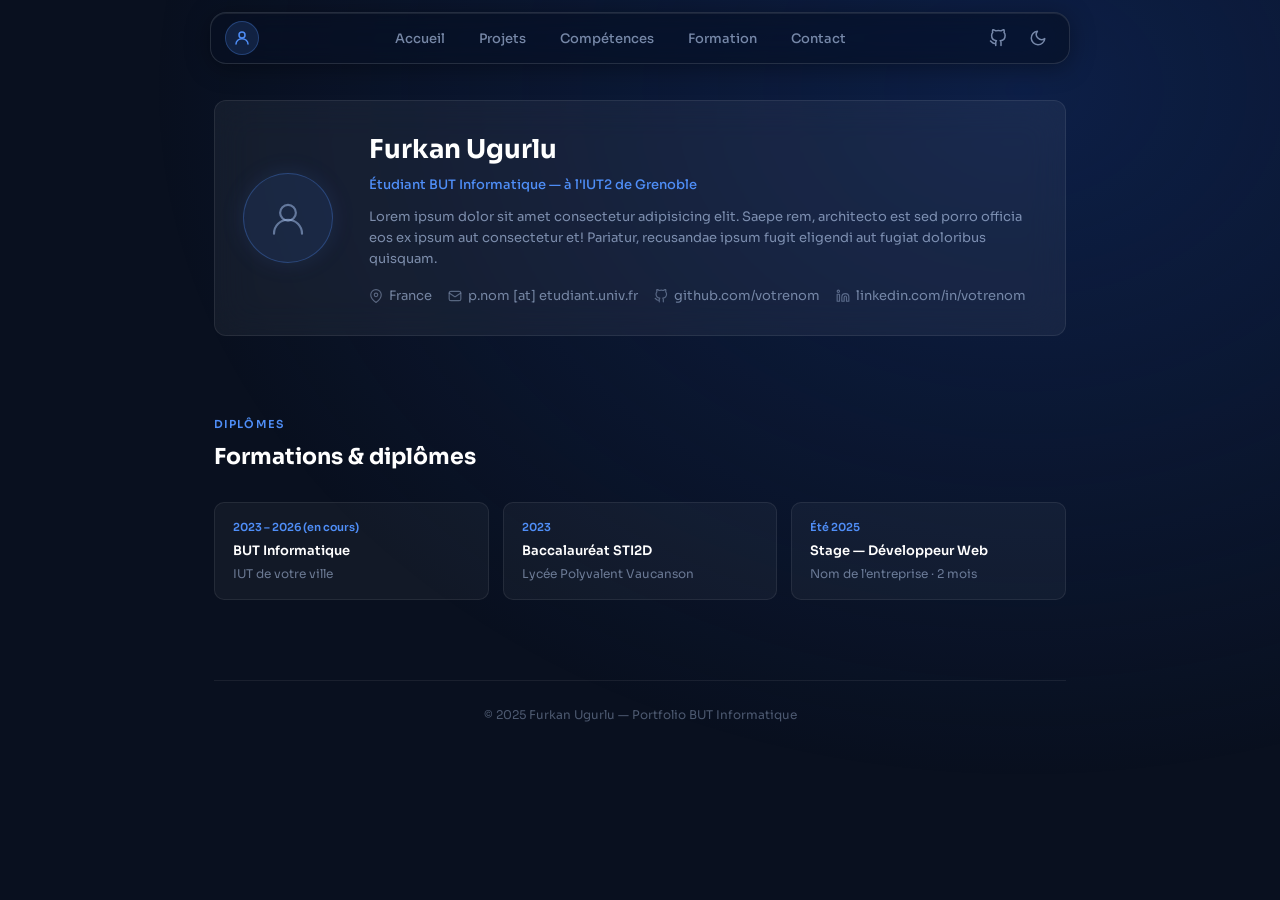
==== index.html @ 9e6fb812 "il faut ajouter les information perso" ====
<!DOCTYPE html>
<html lang="fr">
<head>
  <meta charset="UTF-8">
  <meta name="viewport" content="width=device-width, initial-scale=1.0">
  <title>Portfolio - Votre Nom</title>
  <link href="https://fonts.googleapis.com/css2?family=Sora:wght@400;500;600;700&display=swap" rel="stylesheet">
  <link rel="stylesheet" href="style.css">
  <script src="script.js" defer></script>
 
 
 <!-- ===============================
       NAVBAR
  =============================== -->
</head>
<body>
  <nav>
    <div class="nav-avatar" onclick="allerPage('accueil')">
      <svg viewBox="0 0 24 24" fill="none" stroke-width="2" stroke-linecap="round" stroke-linejoin="round">
        <circle cx="12" cy="8" r="4"/>
        <path d="M4 20c0-4 3.58-7 8-7s8 3 8 7"/>
      </svg>
    </div>

    <ul class="nav-liens">
      <li><a href="#" onclick="allerPage('accueil'); return false;">Accueil</a></li>
      <li><a href="#" onclick="allerPage('projets'); return false;">Projets</a></li>
      <li><a href="#" onclick="allerPage('competences'); return false;">Compétences</a></li>
      <li><a href="#" onclick="allerPage('formation'); return false;">Formation</a></li>
      <li><a href="#" onclick="allerPage('contact'); return false;">Contact</a></li>
    </ul>

    <div class="nav-droite">
      <a href="#" class="nav-icone" title="GitHub">
        <svg viewBox="0 0 24 24" fill="none" stroke-width="2" stroke-linecap="round" stroke-linejoin="round">
          <path d="M9 19c-5 1.5-5-2.5-7-3m14 6v-3.87a3.37 3.37 0 00-.94-2.61c3.14-.35 6.44-1.54 6.44-7A5.44 5.44 0 0020 4.77 5.07 5.07 0 0019.91 1S18.73.65 16 2.48a13.38 13.38 0 00-7 0C6.27.65 5.09 1 5.09 1A5.07 5.07 0 005 4.77a5.44 5.44 0 00-1.5 3.78c0 5.42 3.3 6.61 6.44 7A3.37 3.37 0 009 18.13V22"/>
        </svg>
      </a>
      <button class="nav-icone" onclick="toggleMode()" id="btn-mode" title="Mode clair / sombre">
        <svg viewBox="0 0 24 24" fill="none" stroke-width="2" stroke-linecap="round" stroke-linejoin="round">
          <path d="M21 12.79A9 9 0 1111.21 3 7 7 0 0021 12.79z"/>
        </svg>
      </button>
    </div>
  </nav>

  <!-- ===============================
       PAGE : ACCUEIL
  =============================== -->
  <div class="page active" id="page-accueil">
    <main>

      <!-- Présentation -->
      <section>
        <div class="carte profil">
          <div class="profil-avatar">
            <svg viewBox="0 0 48 48" fill="none" stroke-width="2.5" stroke-linecap="round" stroke-linejoin="round">
              <circle cx="24" cy="18" r="9"/>
              <path d="M8 42c0-8.84 7.16-16 16-16s16 7.16 16 16"/>
            </svg>
          </div>
          <div>
            <div class="profil-nom">Furkan Ugurlu</div>
            <div class="profil-role">Étudiant BUT Informatique — à l'IUT2 de Grenoble</div>
            <p class="profil-bio">
              Lorem ipsum dolor sit amet consectetur adipisicing elit. Saepe rem, 
              architecto est sed porro officia eos ex ipsum aut consectetur et! Pariatur, 
              recusandae ipsum fugit eligendi aut fugiat doloribus quisquam.
            </p>
            <div class="profil-infos">
              <span class="info-item">
                <svg viewBox="0 0 24 24" fill="none" stroke-width="2" stroke-linecap="round" stroke-linejoin="round"><path d="M21 10c0 7-9 13-9 13s-9-6-9-13a9 9 0 0118 0z"/><circle cx="12" cy="10" r="3"/></svg>
                France
              </span>
              <span class="info-item">
                <svg viewBox="0 0 24 24" fill="none" stroke-width="2" stroke-linecap="round" stroke-linejoin="round"><rect x="2" y="4" width="20" height="16" rx="3"/><path d="m22 7-8.97 5.7a1.94 1.94 0 01-2.06 0L2 7"/></svg>
                <a href="#">p.nom [at] etudiant.univ.fr</a>
              </span>
              <span class="info-item">
                <svg viewBox="0 0 24 24" fill="none" stroke-width="2" stroke-linecap="round" stroke-linejoin="round"><path d="M9 19c-5 1.5-5-2.5-7-3m14 6v-3.87a3.37 3.37 0 00-.94-2.61c3.14-.35 6.44-1.54 6.44-7A5.44 5.44 0 0020 4.77 5.07 5.07 0 0019.91 1S18.73.65 16 2.48a13.38 13.38 0 00-7 0C6.27.65 5.09 1 5.09 1A5.07 5.07 0 005 4.77a5.44 5.44 0 00-1.5 3.78c0 5.42 3.3 6.61 6.44 7A3.37 3.37 0 009 18.13V22"/></svg>
                <a href="#">github.com/votrenom</a>
              </span>
              <span class="info-item">
                <svg viewBox="0 0 24 24" fill="none" stroke-width="2" stroke-linecap="round" stroke-linejoin="round"><path d="M16 8a6 6 0 016 6v7h-4v-7a2 2 0 00-2-2 2 2 0 00-2 2v7h-4v-7a6 6 0 016-6z"/><rect x="2" y="9" width="4" height="12"/><circle cx="4" cy="4" r="2"/></svg>
                <a href="#">linkedin.com/in/votrenom</a>
              </span>
            </div>
          </div>
        </div>
      </section>

      <!-- Diplômes obtenus -->
      <section>
        <p class="section-titre-petit">Diplômes</p>
        <h2>Formations &amp; diplômes</h2>
        <div class="diplomes-grid">
          <div class="diplome-card">
            <div class="diplome-annee">2023 – 2026 (en cours)</div>
            <div class="diplome-titre">BUT Informatique</div>
            <div class="diplome-lieu">IUT de votre ville</div>
          </div>
          <div class="diplome-card">
            <div class="diplome-annee">2023</div>
            <div class="diplome-titre">Baccalauréat STI2D</div>
            <div class="diplome-lieu">Lycée Polyvalent Vaucanson</div>
          </div>
          <div class="diplome-card">
            <div class="diplome-annee">Été 2025</div>
            <div class="diplome-titre">Stage — Développeur Web</div>
            <div class="diplome-lieu">Nom de l'entreprise · 2 mois</div>
          </div>
        </div>
      </section>

    </main>
    <footer>© 2025 Furkan Ugurlu — Portfolio BUT Informatique</footer>
  </div>

  <!-- ===============================
       PAGE : PROJETS (liste)
  =============================== -->
  <div class="page" id="page-projets">
    <main>
      <section>
        <p class="section-titre-petit">Réalisations</p>
        <h2>Projets</h2>
        <div class="grille-projets">

          <div class="projet-card" onclick="allerDetail(0)">
            <div class="projet-image">🌐</div>
            <div class="projet-body">
              <div class="projet-nom">Application Web Full-Stack</div>
              <p class="projet-description">Application complète avec authentification, base de données et API REST. Déployée sur VPS.</p>
              <div class="tags"><span class="tag">React</span><span class="tag">Node.js</span><span class="tag">PostgreSQL</span></div>
              <button class="projet-lien">
                Voir le détail
                <svg viewBox="0 0 24 24" fill="none" stroke-width="2" stroke-linecap="round" stroke-linejoin="round"><path d="M5 12h14M12 5l7 7-7 7"/></svg>
              </button>
            </div>
          </div>

          <div class="projet-card" onclick="allerDetail(1)">
            <div class="projet-image">🖧</div>
            <div class="projet-body">
              <div class="projet-nom">Infrastructure Réseau</div>
              <p class="projet-description">Mise en place d'une infrastructure sécurisée avec monitoring, pare-feu et gestion centralisée.</p>
              <div class="tags"><span class="tag">Linux</span><span class="tag">Docker</span><span class="tag">Ansible</span></div>
              <button class="projet-lien">
                Voir le détail
                <svg viewBox="0 0 24 24" fill="none" stroke-width="2" stroke-linecap="round" stroke-linejoin="round"><path d="M5 12h14M12 5l7 7-7 7"/></svg>
              </button>
            </div>
          </div>

          <div class="projet-card" onclick="allerDetail(2)">
            <div class="projet-image">📱</div>
            <div class="projet-body">
              <div class="projet-nom">Application Mobile</div>
              <p class="projet-description">Application cross-platform avec synchronisation cloud en temps réel et notifications push.</p>
              <div class="tags"><span class="tag">React Native</span><span class="tag">Firebase</span><span class="tag">TypeScript</span></div>
              <button class="projet-lien">
                Voir le détail
                <svg viewBox="0 0 24 24" fill="none" stroke-width="2" stroke-linecap="round" stroke-linejoin="round"><path d="M5 12h14M12 5l7 7-7 7"/></svg>
              </button>
            </div>
          </div>

          <div class="projet-card" onclick="allerDetail(3)">
            <div class="projet-image">📊</div>
            <div class="projet-body">
              <div class="projet-nom">Dashboard Analytics</div>
              <p class="projet-description">Tableau de bord de visualisation de données avec graphiques interactifs et export PDF.</p>
              <div class="tags"><span class="tag">Vue.js</span><span class="tag">Python</span><span class="tag">Chart.js</span></div>
              <button class="projet-lien">
                Voir le détail
                <svg viewBox="0 0 24 24" fill="none" stroke-width="2" stroke-linecap="round" stroke-linejoin="round"><path d="M5 12h14M12 5l7 7-7 7"/></svg>
              </button>
            </div>
          </div>

        </div>
      </section>
    </main>
    <footer>© 2025 Prénom Nom — Portfolio BUT Informatique</footer>
  </div>

  <!-- ===============================
       PAGE : DETAIL PROJET (PPP)
  =============================== -->
  <div class="page" id="page-detail">
    <main>
      <button class="ppp-back" onclick="allerPage('projets')">
        <svg viewBox="0 0 24 24" fill="none" stroke-width="2" stroke-linecap="round" stroke-linejoin="round"><path d="M19 12H5M12 19l-7-7 7-7"/></svg>
        Retour aux projets
      </button>

      <div class="ppp-header">
        <div class="ppp-emoji" id="detail-emoji">🌐</div>
        <div>
          <h1 id="detail-titre">Titre du projet</h1>
          <p id="detail-sous-titre">Sous-titre</p>
        </div>
      </div>

      <div class="ppp-grid">
        <div class="ppp-section">
          <h3>Description</h3>
          <p id="detail-description">—</p>
        </div>
        <div class="ppp-section">
          <h3>Objectifs</h3>
          <ul id="detail-objectifs"></ul>
        </div>
      </div>

      <div class="ppp-grid">
        <div class="ppp-section">
          <h3>Travail en groupe</h3>
          <p id="detail-groupe">—</p>
        </div>
        <div class="ppp-section">
          <h3>Mon rôle individuel</h3>
          <p id="detail-individuel">—</p>
        </div>
      </div>

      <div class="ppp-grid">
        <div class="ppp-section">
          <h3>Compétences mobilisées</h3>
          <ul id="detail-competences"></ul>
        </div>
        <div class="ppp-section">
          <h3>Techniques &amp; savoirs acquis</h3>
          <ul id="detail-techniques"></ul>
        </div>
      </div>

      <div class="ppp-grid full">
        <div class="ppp-section">
          <h3>Technologies utilisées</h3>
          <div class="ppp-badges" id="detail-techs"></div>
        </div>
      </div>

    </main>
    <footer>© 2025 Prénom Nom — Portfolio BUT Informatique</footer>
  </div>

  <!-- ===============================
       PAGE : COMPETENCES
  =============================== -->
  <div class="page" id="page-competences">
    <main>
      <section>
        <p class="section-titre-petit">Savoir-faire</p>
        <h2>Compétences</h2>
        <div class="grille-competences">
          <div>
            <p class="groupe-titre">Développement</p>
            <div class="competence">
              <div class="competence-ligne">JavaScript / TypeScript <span>Avancé</span></div>
              <div class="barre-fond"><div class="barre-remplie" style="width:85%"></div></div>
            </div>
            <div class="competence">
              <div class="competence-ligne">React / Vue.js <span>Intermédiaire</span></div>
              <div class="barre-fond"><div class="barre-remplie" style="width:75%"></div></div>
            </div>
            <div class="competence">
              <div class="competence-ligne">Python <span>Intermédiaire</span></div>
              <div class="barre-fond"><div class="barre-remplie" style="width:70%"></div></div>
            </div>
            <div class="competence">
              <div class="competence-ligne">SQL / PostgreSQL <span>Intermédiaire</span></div>
              <div class="barre-fond"><div class="barre-remplie" style="width:65%"></div></div>
            </div>
          </div>
          <div>
            <p class="groupe-titre">Systèmes et Réseaux</p>
            <div class="competence">
              <div class="competence-ligne">Linux / Bash <span>Avancé</span></div>
              <div class="barre-fond"><div class="barre-remplie" style="width:80%"></div></div>
            </div>
            <div class="competence">
              <div class="competence-ligne">Docker <span>Intermédiaire</span></div>
              <div class="barre-fond"><div class="barre-remplie" style="width:70%"></div></div>
            </div>
            <div class="competence">
              <div class="competence-ligne">Réseaux TCP/IP, VLAN <span>Intermédiaire</span></div>
              <div class="barre-fond"><div class="barre-remplie" style="width:65%"></div></div>
            </div>
            <div class="competence">
              <div class="competence-ligne">Git <span>Courant</span></div>
              <div class="barre-fond"><div class="barre-remplie" style="width:72%"></div></div>
            </div>
          </div>
        </div>
      </section>
    </main>
    <footer>© 2025 Prénom Nom — Portfolio BUT Informatique</footer>
  </div>

  <!-- ===============================
       PAGE : FORMATION
  =============================== -->
  <div class="page" id="page-formation">
    <main>
      <section>
        <p class="section-titre-petit">Parcours</p>
        <h2>Formation</h2>

        <div class="formation-item">
          <div class="formation-point"></div>
          <div>
            <div class="formation-annee">2023 – 2026 (en cours)</div>
            <div class="formation-titre">BUT Informatique</div>
            <div class="formation-lieu">IUT de votre ville — Parcours Développement Web</div>
          </div>
        </div>
        <div class="formation-item">
          <div class="formation-point ancien"></div>
          <div>
            <div class="formation-annee">Été 2025</div>
            <div class="formation-titre">Stage — Développeur Web</div>
            <div class="formation-lieu">Nom de l'entreprise · 2 mois</div>
          </div>
        </div>
        <div class="formation-item">
          <div class="formation-point ancien"></div>
          <div>
            <div class="formation-annee">2023</div>
            <div class="formation-titre">Baccalauréat STI2D</div>
            <div class="formation-lieu">Lycée de votre ville · Mention Bien</div>
          </div>
        </div>
      </section>
    </main>
    <footer>© 2025 Prénom Nom — Portfolio BUT Informatique</footer>
  </div>

  <!-- ===============================
       PAGE : CONTACT
  =============================== -->
  <div class="page" id="page-contact">
    <main>
      <section>
        <p class="section-titre-petit">Me joindre</p>
        <h2>Contact</h2>
        <div class="contact-grille">

          <div>
            <p class="contact-texte">
              Disponible pour une alternance, un stage ou tout échange autour d'un projet.
              N'hésitez pas à me contacter, je réponds rapidement !
            </p>
            <div class="contact-liens">
              <a href="#" class="contact-lien">
                <svg viewBox="0 0 24 24" fill="none" stroke-width="2" stroke-linecap="round" stroke-linejoin="round"><rect x="2" y="4" width="20" height="16" rx="3"/><path d="m22 7-8.97 5.7a1.94 1.94 0 01-2.06 0L2 7"/></svg>
                p.nom [at] etudiant.univ.fr
              </a>
              <a href="#" class="contact-lien">
                <svg viewBox="0 0 24 24" fill="none" stroke-width="2" stroke-linecap="round" stroke-linejoin="round"><path d="M9 19c-5 1.5-5-2.5-7-3m14 6v-3.87a3.37 3.37 0 00-.94-2.61c3.14-.35 6.44-1.54 6.44-7A5.44 5.44 0 0020 4.77 5.07 5.07 0 0019.91 1S18.73.65 16 2.48a13.38 13.38 0 00-7 0C6.27.65 5.09 1 5.09 1A5.07 5.07 0 005 4.77a5.44 5.44 0 00-1.5 3.78c0 5.42 3.3 6.61 6.44 7A3.37 3.37 0 009 18.13V22"/></svg>
                github.com/votrenom
              </a>
              <a href="#" class="contact-lien">
                <svg viewBox="0 0 24 24" fill="none" stroke-width="2" stroke-linecap="round" stroke-linejoin="round"><path d="M16 8a6 6 0 016 6v7h-4v-7a2 2 0 00-2-2 2 2 0 00-2 2v7h-4v-7a6 6 0 016-6z"/><rect x="2" y="9" width="4" height="12"/><circle cx="4" cy="4" r="2"/></svg>
                linkedin.com/in/votrenom
              </a>
            </div>
          </div>

          <form class="formulaire" onsubmit="envoyerFormulaire(event)">
            <div class="formulaire-ligne">
              <div>
                <label for="nom">Nom</label>
                <input type="text" id="nom" placeholder="Votre nom" required>
              </div>
              <div>
                <label for="email">Email</label>
                <input type="email" id="email" placeholder="votre@email.com" required>
              </div>
            </div>
            <div>
              <label for="sujet">Sujet</label>
              <input type="text" id="sujet" placeholder="Objet du message" required>
            </div>
            <div>
              <label for="message">Message</label>
              <textarea id="message" placeholder="Votre message..." required></textarea>
            </div>
            <button type="submit" class="bouton-envoyer">
              <svg viewBox="0 0 24 24" fill="none" stroke-width="2" stroke-linecap="round" stroke-linejoin="round"><line x1="22" y1="2" x2="11" y2="13"/><polygon points="22 2 15 22 11 13 2 9 22 2"/></svg>
              Envoyer
            </button>
          </form>

        </div>
      </section>
    </main>
    <footer>© 2025 Prénom Nom — Portfolio BUT Informatique</footer>
  </div>

</body>
---- style.css ----
/* ===============================
       BASE
    =============================== */
    *, *::before, *::after { margin: 0; padding: 0; box-sizing: border-box; }

    body {
      font-family: 'Sora', sans-serif;
      background-color: #09101f;
      color: #dce6f8;
      font-size: 14px;
      line-height: 1.6;
      transition: background-color 0.3s, color 0.3s;
    }

    body::before {
      content: '';
      position: fixed;
      top: 0; left: 0; right: 0; bottom: 0;
      z-index: 0;
      background: radial-gradient(ellipse at 80% 10%, rgba(18, 50, 120, 0.45), transparent 60%);
      pointer-events: none;
    }

    a { text-decoration: none; color: inherit; }

    /* ===============================
       MODE CLAIR
    =============================== */
    body.clair {
      background-color: #f0f4ff;
      color: #1a2540;
    }
    body.clair::before {
      background: radial-gradient(ellipse at 80% 10%, rgba(79, 142, 247, 0.12), transparent 60%);
    }
    body.clair h2, body.clair h3       { color: #0f1c38; }
    body.clair .profil-nom             { color: #0f1c38; }
    body.clair .profil-role            { color: #2d6be4; }
    body.clair .section-titre-petit    { color: #2d6be4; }
    body.clair .carte                  { background-color: rgba(255,255,255,0.72); border-color: rgba(0,0,0,0.08); }
    body.clair .projet-card            { background-color: rgba(255,255,255,0.65); border-color: rgba(0,0,0,0.08); }
    body.clair .projet-card:hover      { background-color: rgba(79,142,247,0.07); }
    body.clair .projet-nom             { color: #0f1c38; }
    body.clair .projet-description     { color: #3d5080; }
    body.clair .profil-bio             { color: #3d5080; }
    body.clair .contact-texte          { color: #3d5080; }
    body.clair .info-item              { color: #3d5080; }
    body.clair .contact-lien           { color: #3d5080; }
    body.clair .info-item:hover,
    body.clair .contact-lien:hover     { color: #2d6be4; }
    body.clair .groupe-titre           { color: #0f1c38; }
    body.clair .formation-titre        { color: #0f1c38; }
    body.clair .formation-lieu         { color: #3d5080; }
    body.clair .formation-annee        { color: #2d6be4; }
    body.clair .formation-point        { background-color: #2d6be4; box-shadow: none; }
    body.clair .formation-point.ancien { background-color: rgba(45,107,228,0.35); }
    body.clair .competence-ligne       { color: #1a2540; }
    body.clair .competence-ligne span  { color: #5a70a0; }
    body.clair .barre-fond             { background-color: rgba(0,0,0,0.10); }
    body.clair .tag                    { background-color: rgba(45,107,228,0.10); border-color: rgba(45,107,228,0.25); color: #2d6be4; }
    body.clair label                   { color: #3d5080; }
    body.clair input, body.clair textarea { background-color: rgba(255,255,255,0.85); border-color: rgba(0,0,0,0.13); color: #1a2540; }
    body.clair input:focus, body.clair textarea:focus { border-color: rgba(45,107,228,0.50); }
    body.clair input::placeholder, body.clair textarea::placeholder { color: rgba(30,50,100,0.35); }
    body.clair .bouton-envoyer         { background-color: rgba(45,107,228,0.12); border-color: rgba(45,107,228,0.30); color: #2d6be4; }
    body.clair .bouton-envoyer:hover   { background-color: rgba(45,107,228,0.22); }
    body.clair footer                  { border-top-color: rgba(0,0,0,0.08); color: #8a9bbf; }

    /* PPP page clair */
    body.clair .ppp-section            { background-color: rgba(255,255,255,0.55); border-color: rgba(0,0,0,0.07); }
    body.clair .ppp-section h3         { color: #0f1c38; }
    body.clair .ppp-section p,
    body.clair .ppp-section li         { color: #3d5080; }
    body.clair .ppp-back               { color: #2d6be4; border-color: rgba(45,107,228,0.30); }
    body.clair .ppp-back:hover         { background-color: rgba(45,107,228,0.08); }
    body.clair .ppp-badge              { background-color: rgba(45,107,228,0.10); border-color: rgba(45,107,228,0.22); color: #2d6be4; }

    /* ===============================
       NAVBAR
    =============================== */
    nav {
      position: fixed;
      top: 12px; left: 50%;
      transform: translateX(-50%);
      z-index: 200;
      width: calc(100% - 48px);
      max-width: 860px;
      height: 52px;
      display: flex;
      align-items: center;
      padding: 0 10px;
      background-color: rgba(9, 16, 31, 0.65);
      border: 1px solid rgba(255, 255, 255, 0.12);
      border-radius: 16px;
      backdrop-filter: blur(24px) saturate(1.6);
      -webkit-backdrop-filter: blur(24px) saturate(1.6);
      box-shadow: 0 4px 24px rgba(0,0,0,0.35), inset 0 1px 0 rgba(255,255,255,0.08);
      transition: background-color 0.3s, border-color 0.3s;
    }
    body.clair nav {
      background-color: rgba(255,255,255,0.65);
      border-color: rgba(0,0,0,0.10);
      box-shadow: 0 4px 24px rgba(0,0,0,0.10), inset 0 1px 0 rgba(255,255,255,0.80);
    }

    .nav-avatar {
      width: 34px; height: 34px; border-radius: 50%;
      background-color: rgba(79,142,247,0.15);
      border: 1.5px solid rgba(79,142,247,0.30);
      display: flex; align-items: center; justify-content: center;
      flex-shrink: 0; margin-left: 4px; cursor: pointer;
    }
    .nav-avatar svg { width: 18px; height: 18px; stroke: #4f8ef7; }

    .nav-liens {
      display: flex; gap: 2px; list-style: none;
      flex: 1; justify-content: center;
    }
    .nav-liens a {
      padding: 6px 16px; border-radius: 9px;
      font-size: 13px; font-weight: 500;
      color: rgba(180,200,235,0.65);
      text-decoration: none;
      transition: color 0.15s, background-color 0.15s;
      white-space: nowrap;
    }
    .nav-liens a:hover { color: white; background-color: rgba(255,255,255,0.09); }
    body.clair .nav-liens a { color: rgba(30,50,100,0.60); }
    body.clair .nav-liens a:hover { color: #0f1c38; background-color: rgba(0,0,0,0.06); }

    .nav-droite {
      display: flex; align-items: center; gap: 6px;
      flex-shrink: 0; margin-right: 4px;
    }
    .nav-icone {
      width: 34px; height: 34px; border-radius: 10px;
      display: flex; align-items: center; justify-content: center;
      color: rgba(180,200,235,0.65);
      text-decoration: none; background: transparent; border: none; cursor: pointer;
      transition: color 0.15s, background-color 0.15s;
    }
    .nav-icone:hover { color: white; background-color: rgba(255,255,255,0.09); }
    body.clair .nav-icone { color: rgba(30,50,100,0.55); }
    body.clair .nav-icone:hover { color: #0f1c38; background-color: rgba(0,0,0,0.06); }
    .nav-icone svg { width: 18px; height: 18px; stroke: currentColor; }

    /* ===============================
       PAGES (système de navigation)
    =============================== */
    .page {
      display: none;
      position: relative; z-index: 1;
      max-width: 900px;
      margin: 0 auto;
      padding: 100px 24px 80px;
    }
    .page.active { display: block; }

    section { margin-bottom: 80px; }

    .section-titre-petit {
      font-size: 11px; font-weight: 600; color: #4f8ef7;
      text-transform: uppercase; letter-spacing: 0.1em; margin-bottom: 6px;
    }
    h2 { font-size: 22px; font-weight: 700; color: white; margin-bottom: 28px; }
    h3 { font-size: 17px; font-weight: 600; color: white; margin-bottom: 12px; }

    .carte {
      background-color: rgba(255,255,255,0.05);
      border: 1px solid rgba(255,255,255,0.08);
      border-radius: 12px; padding: 28px;
      backdrop-filter: blur(18px);
      -webkit-backdrop-filter: blur(18px);
    }

    /* ===============================
       PAGE ACCUEIL — PROFIL
    =============================== */
    .profil { display: flex; align-items: center; gap: 36px; }

    .profil-avatar {
      width: 90px; height: 90px; border-radius: 50%; flex-shrink: 0;
      background-color: rgba(79,142,247,0.10);
      border: 1.5px solid rgba(79,142,247,0.30);
      display: flex; align-items: center; justify-content: center;
      box-shadow: 0 0 24px rgba(79,142,247,0.12);
    }
    .profil-avatar svg { width: 42px; height: 42px; stroke: rgba(160,185,230,0.55); }

    .profil-nom  { font-size: 26px; font-weight: 700; color: white; }
    .profil-role { font-size: 13px; font-weight: 500; color: #4f8ef7; margin: 4px 0 12px; }
    .profil-bio  { font-size: 13px; color: rgba(180,200,235,0.65); margin-bottom: 16px; }

    .profil-infos { display: flex; flex-wrap: wrap; gap: 16px; }
    .info-item {
      display: flex; align-items: center; gap: 6px;
      font-size: 13px; color: rgba(180,200,235,0.60);
    }
    .info-item svg { width: 14px; height: 14px; stroke: currentColor; flex-shrink: 0; opacity: 0.7; }
    .info-item a { color: inherit; text-decoration: none; }
    .info-item a:hover, .info-item:hover { color: #4f8ef7; }

    /* Diplômes sur la page accueil */
    .diplomes-grid {
      display: grid; grid-template-columns: 1fr 1fr 1fr; gap: 14px;
    }
    .diplome-card {
      background-color: rgba(255,255,255,0.04);
      border: 1px solid rgba(255,255,255,0.08);
      border-radius: 10px; padding: 16px 18px;
    }
    body.clair .diplome-card { background-color: rgba(255,255,255,0.60); border-color: rgba(0,0,0,0.08); }
    .diplome-annee { font-size: 11px; font-weight: 600; color: #4f8ef7; margin-bottom: 4px; }
    body.clair .diplome-annee { color: #2d6be4; }
    .diplome-titre { font-size: 13px; font-weight: 600; color: white; margin-bottom: 2px; }
    body.clair .diplome-titre { color: #0f1c38; }
    .diplome-lieu  { font-size: 12px; color: rgba(180,200,235,0.55); }
    body.clair .diplome-lieu { color: #3d5080; }

    /* ===============================
       PAGE PROJETS — LISTE
    =============================== */
    .grille-projets {
      display: grid; grid-template-columns: 1fr 1fr; gap: 20px;
    }
    .projet-card {
      background-color: rgba(255,255,255,0.04);
      border: 1px solid rgba(255,255,255,0.08);
      border-radius: 12px; overflow: hidden;
      display: flex; flex-direction: column;
      transition: transform 0.2s, background-color 0.2s;
      cursor: pointer;
    }
    .projet-card:hover { transform: translateY(-4px); background-color: rgba(79,142,247,0.06); }

    .projet-image {
      height: 140px;
      background: linear-gradient(135deg, rgba(79,142,247,0.25), rgba(30,60,120,0.40));
      display: flex; align-items: center; justify-content: center;
      font-size: 40px;
      border-bottom: 1px solid rgba(255,255,255,0.06);
    }
    body.clair .projet-image { border-bottom-color: rgba(0,0,0,0.06); }

    .projet-body { padding: 18px 20px; flex: 1; display: flex; flex-direction: column; gap: 8px; }
    .projet-nom  { font-size: 15px; font-weight: 600; color: white; }
    .projet-description { font-size: 13px; color: rgba(180,200,235,0.60); line-height: 1.6; flex: 1; }

    .tags { display: flex; flex-wrap: wrap; gap: 6px; margin-top: 4px; }
    .tag {
      background-color: rgba(79,142,247,0.12);
      border: 1px solid rgba(79,142,247,0.22);
      border-radius: 20px; padding: 3px 10px;
      font-size: 11px; font-weight: 500; color: #4f8ef7;
    }

    .projet-lien {
      display: inline-flex; align-items: center; gap: 6px;
      margin-top: 12px; font-size: 12px; font-weight: 600;
      color: #4f8ef7; cursor: pointer;
      background: none; border: none; font-family: 'Sora', sans-serif;
      padding: 0;
    }
    body.clair .projet-lien { color: #2d6be4; }
    .projet-lien:hover { text-decoration: underline; }
    .projet-lien svg { width: 13px; height: 13px; stroke: currentColor; }

    /* ===============================
       PAGE DETAIL PROJET (PPP)
    =============================== */
    .ppp-back {
      display: inline-flex; align-items: center; gap: 8px;
      font-size: 13px; font-weight: 500; color: #4f8ef7;
      border: 1px solid rgba(79,142,247,0.25);
      border-radius: 8px; padding: 7px 14px;
      cursor: pointer; background: none;
      font-family: 'Sora', sans-serif;
      transition: background-color 0.15s;
      margin-bottom: 28px;
    }
    .ppp-back:hover { background-color: rgba(79,142,247,0.08); }
    .ppp-back svg { width: 14px; height: 14px; stroke: currentColor; }

    .ppp-header {
      display: flex; align-items: center; gap: 20px;
      margin-bottom: 32px;
    }
    .ppp-emoji { font-size: 48px; }
    .ppp-header h1 { font-size: 26px; font-weight: 700; color: white; margin-bottom: 6px; }
    body.clair .ppp-header h1 { color: #0f1c38; }
    .ppp-header p { font-size: 13px; color: rgba(180,200,235,0.60); }
    body.clair .ppp-header p { color: #3d5080; }

    .ppp-grid {
      display: grid; grid-template-columns: 1fr 1fr; gap: 16px;
      margin-bottom: 16px;
    }
    .ppp-grid.full { grid-template-columns: 1fr; }

    .ppp-section {
      background-color: rgba(255,255,255,0.04);
      border: 1px solid rgba(255,255,255,0.08);
      border-radius: 12px; padding: 22px 24px;
    }
    .ppp-section h3 {
      font-size: 13px; font-weight: 600; color: #4f8ef7;
      text-transform: uppercase; letter-spacing: 0.08em; margin-bottom: 12px;
    }
    body.clair .ppp-section h3 { color: #2d6be4; }
    .ppp-section p { font-size: 13px; color: rgba(180,200,235,0.70); line-height: 1.7; }
    body.clair .ppp-section p { color: #3d5080; }
    .ppp-section ul { padding-left: 18px; display: flex; flex-direction: column; gap: 6px; }
    .ppp-section li { font-size: 13px; color: rgba(180,200,235,0.70); line-height: 1.6; }
    body.clair .ppp-section li { color: #3d5080; }

    .ppp-badges { display: flex; flex-wrap: wrap; gap: 8px; }
    .ppp-badge {
      background-color: rgba(79,142,247,0.12);
      border: 1px solid rgba(79,142,247,0.22);
      border-radius: 20px; padding: 4px 12px;
      font-size: 12px; font-weight: 500; color: #4f8ef7;
    }

    /* ===============================
       PAGE COMPETENCES
    =============================== */
    .grille-competences {
      display: grid; grid-template-columns: 1fr 1fr; gap: 40px;
    }
    .groupe-titre { font-size: 14px; font-weight: 600; color: white; margin-bottom: 16px; }
    .competence { margin-bottom: 14px; }
    .competence-ligne { display: flex; justify-content: space-between; font-size: 13px; margin-bottom: 5px; }
    .competence-ligne span { font-size: 12px; color: rgba(180,200,235,0.50); }
    .barre-fond { height: 5px; border-radius: 5px; background-color: rgba(255,255,255,0.07); overflow: hidden; }
    .barre-remplie { height: 100%; border-radius: 5px; background: linear-gradient(to right, #3a6fd8, #60a5fa); }

    /* ===============================
       PAGE FORMATION
    =============================== */
    .formation-item { display: flex; gap: 20px; margin-bottom: 28px; }
    .formation-point {
      width: 12px; height: 12px; border-radius: 50%;
      background-color: #4f8ef7; margin-top: 5px; flex-shrink: 0;
      box-shadow: 0 0 8px rgba(79,142,247,0.5);
    }
    .formation-point.ancien { background-color: rgba(79,142,247,0.35); box-shadow: none; }
    .formation-annee { font-size: 12px; color: #4f8ef7; font-weight: 600; }
    .formation-titre { font-size: 14px; font-weight: 600; color: white; margin: 2px 0; }
    .formation-lieu  { font-size: 12px; color: rgba(180,200,235,0.55); }

    /* ===============================
       PAGE CONTACT
    =============================== */
    .contact-grille { display: grid; grid-template-columns: 1fr 1fr; gap: 40px; align-items: start; }
    .contact-texte  { font-size: 13px; color: rgba(180,200,235,0.65); line-height: 1.7; margin-bottom: 20px; }
    .contact-liens  { display: flex; flex-direction: column; gap: 12px; }
    .contact-lien {
      display: flex; align-items: center; gap: 10px;
      font-size: 13px; color: rgba(180,200,235,0.60);
      text-decoration: none; transition: color 0.15s;
    }
    .contact-lien:hover { color: #4f8ef7; }
    .contact-lien svg { width: 15px; height: 15px; stroke: currentColor; opacity: 0.65; flex-shrink: 0; }

    .formulaire { display: flex; flex-direction: column; gap: 14px; }
    .formulaire-ligne { display: grid; grid-template-columns: 1fr 1fr; gap: 14px; }
    label { display: block; font-size: 12px; font-weight: 500; color: rgba(180,200,235,0.60); margin-bottom: 5px; }
    input, textarea {
      width: 100%; background-color: rgba(255,255,255,0.05);
      border: 1px solid rgba(255,255,255,0.09); border-radius: 8px;
      padding: 10px 13px; font-family: 'Sora', sans-serif;
      font-size: 13px; color: #dce6f8; outline: none; transition: border-color 0.2s;
    }
    input:focus, textarea:focus { border-color: rgba(79,142,247,0.50); }
    input::placeholder, textarea::placeholder { color: rgba(180,200,235,0.25); }
    textarea { min-height: 110px; resize: none; }
    .bouton-envoyer {
      display: flex; align-items: center; gap: 8px;
      padding: 10px 22px; border-radius: 9px;
      background-color: rgba(79,142,247,0.15); border: 1px solid rgba(79,142,247,0.32);
      color: #4f8ef7; font-family: 'Sora', sans-serif;
      font-size: 13px; font-weight: 600; cursor: pointer;
      transition: background-color 0.2s; align-self: flex-start;
    }
    .bouton-envoyer:hover { background-color: rgba(79,142,247,0.25); }
    .bouton-envoyer svg { width: 14px; height: 14px; stroke: currentColor; }

    /* ===============================
       FOOTER
    =============================== */
    footer {
      position: relative; z-index: 1;
      text-align: center; padding: 24px;
      font-size: 12px; color: rgba(180,200,235,0.40);
      border-top: 1px solid rgba(255,255,255,0.07);
    }

    /* Scrollbar */
    ::-webkit-scrollbar { width: 5px; }
    ::-webkit-scrollbar-track { background: transparent; }
    ::-webkit-scrollbar-thumb { background: rgba(255,255,255,0.10); border-radius: 10px; }
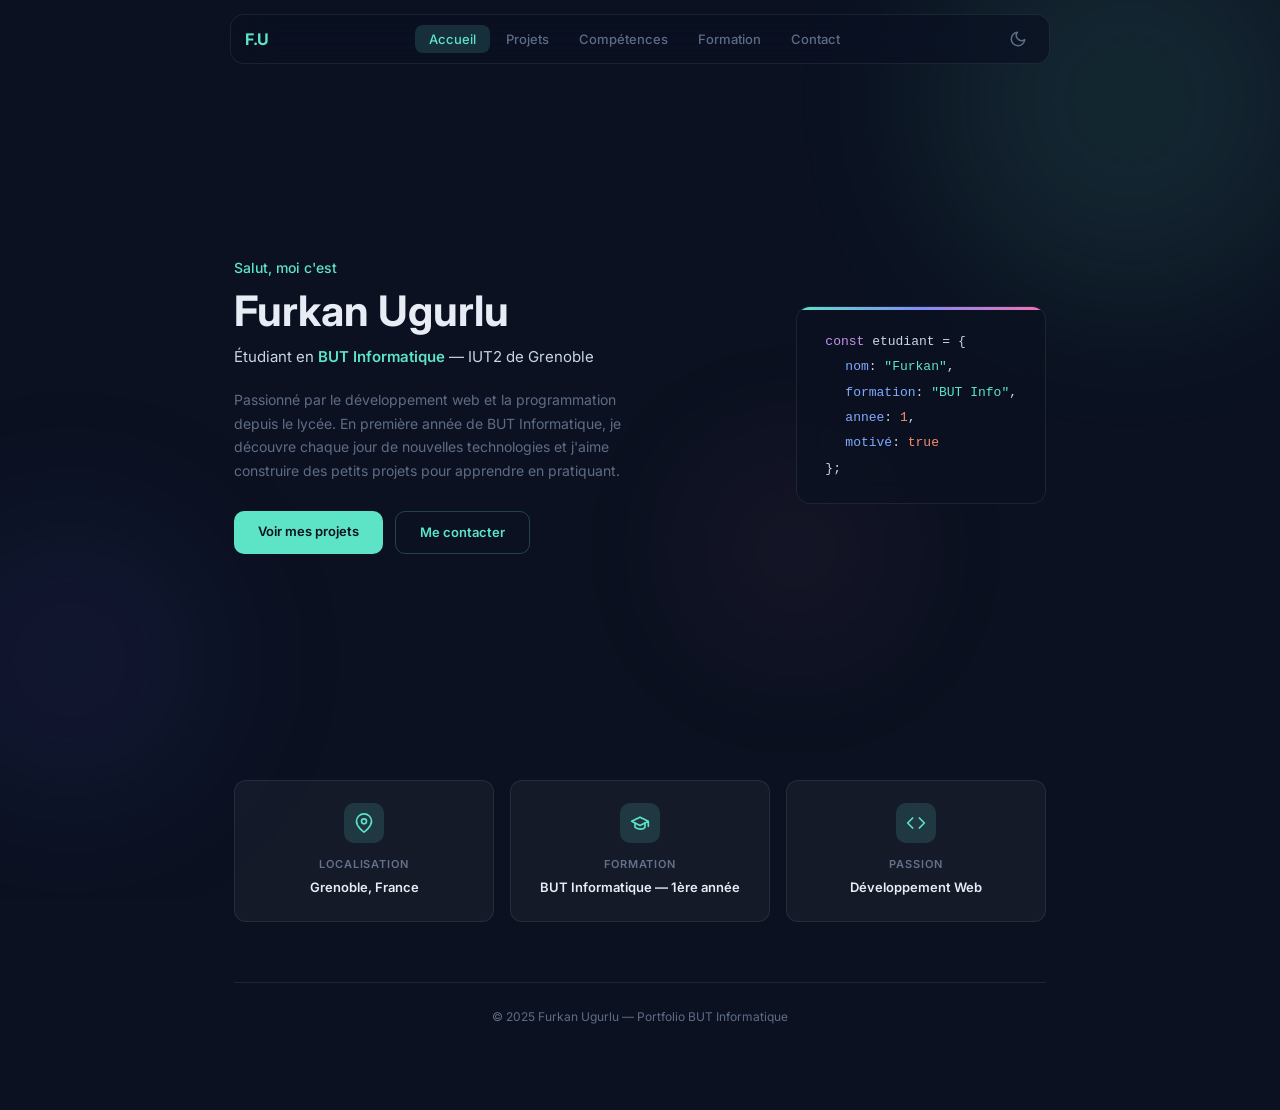
==== commit 6c43d0f2: "test 2" ====
--- a/index.html
+++ b/index.html
@@ -1,402 +1,416 @@
- <!DOCTYPE html>
+<!DOCTYPE html>
 <html lang="fr">
 <head>
   <meta charset="UTF-8">
   <meta name="viewport" content="width=device-width, initial-scale=1.0">
-  <title>Portfolio - Votre Nom</title>
-  <link href="https://fonts.googleapis.com/css2?family=Sora:wght@400;500;600;700&display=swap" rel="stylesheet">
+  <title>Furkan Ugurlu — Portfolio</title>
+  <link href="https://fonts.googleapis.com/css2?family=Inter:wght@400;500;600;700&display=swap" rel="stylesheet">
   <link rel="stylesheet" href="style.css">
   <script src="script.js" defer></script>
- 
- 
- <!-- ===============================
-       NAVBAR
-  =============================== -->
 </head>
 <body>
+
+  <!-- Fond animé -->
+  <div class="bg-shapes">
+    <div class="shape shape-1"></div>
+    <div class="shape shape-2"></div>
+    <div class="shape shape-3"></div>
+  </div>
+
+  <!-- NAVBAR -->
   <nav>
-    <div class="nav-avatar" onclick="allerPage('accueil')">
+    <div class="nav-nom" onclick="allerPage('accueil')">F.U</div>
+    <ul class="nav-liens">
+      <li><a href="#" onclick="allerPage('accueil'); return false;" class="nav-link active" data-page="accueil">Accueil</a></li>
+      <li><a href="#" onclick="allerPage('projets'); return false;" class="nav-link" data-page="projets">Projets</a></li>
+      <li><a href="#" onclick="allerPage('competences'); return false;" class="nav-link" data-page="competences">Compétences</a></li>
+      <li><a href="#" onclick="allerPage('formation'); return false;" class="nav-link" data-page="formation">Formation</a></li>
+      <li><a href="#" onclick="allerPage('contact'); return false;" class="nav-link" data-page="contact">Contact</a></li>
+    </ul>
+    <button class="btn-theme" onclick="toggleMode()" id="btn-mode" title="Changer de thème">
       <svg viewBox="0 0 24 24" fill="none" stroke-width="2" stroke-linecap="round" stroke-linejoin="round">
-        <circle cx="12" cy="8" r="4"/>
-        <path d="M4 20c0-4 3.58-7 8-7s8 3 8 7"/>
+        <path d="M21 12.79A9 9 0 1111.21 3 7 7 0 0021 12.79z"/>
       </svg>
-    </div>
-
-    <ul class="nav-liens">
-      <li><a href="#" onclick="allerPage('accueil'); return false;">Accueil</a></li>
-      <li><a href="#" onclick="allerPage('projets'); return false;">Projets</a></li>
-      <li><a href="#" onclick="allerPage('competences'); return false;">Compétences</a></li>
-      <li><a href="#" onclick="allerPage('formation'); return false;">Formation</a></li>
-      <li><a href="#" onclick="allerPage('contact'); return false;">Contact</a></li>
-    </ul>
-
-    <div class="nav-droite">
-      <a href="#" class="nav-icone" title="GitHub">
-        <svg viewBox="0 0 24 24" fill="none" stroke-width="2" stroke-linecap="round" stroke-linejoin="round">
-          <path d="M9 19c-5 1.5-5-2.5-7-3m14 6v-3.87a3.37 3.37 0 00-.94-2.61c3.14-.35 6.44-1.54 6.44-7A5.44 5.44 0 0020 4.77 5.07 5.07 0 0019.91 1S18.73.65 16 2.48a13.38 13.38 0 00-7 0C6.27.65 5.09 1 5.09 1A5.07 5.07 0 005 4.77a5.44 5.44 0 00-1.5 3.78c0 5.42 3.3 6.61 6.44 7A3.37 3.37 0 009 18.13V22"/>
-        </svg>
-      </a>
-      <button class="nav-icone" onclick="toggleMode()" id="btn-mode" title="Mode clair / sombre">
-        <svg viewBox="0 0 24 24" fill="none" stroke-width="2" stroke-linecap="round" stroke-linejoin="round">
-          <path d="M21 12.79A9 9 0 1111.21 3 7 7 0 0021 12.79z"/>
-        </svg>
-      </button>
-    </div>
+    </button>
   </nav>
 
-  <!-- ===============================
-       PAGE : ACCUEIL
-  =============================== -->
+  <!-- ====== PAGE ACCUEIL ====== -->
   <div class="page active" id="page-accueil">
     <main>
 
-      <!-- Présentation -->
+      <section class="hero">
+        <div class="hero-texte">
+          <p class="hero-salut">Salut, moi c'est</p>
+          <h1 class="hero-nom">Furkan Ugurlu</h1>
+          <p class="hero-role">Étudiant en <span class="accent">BUT Informatique</span> — IUT2 de Grenoble</p>
+          <p class="hero-bio">
+            Passionné par le développement web et la programmation depuis le lycée.
+            En première année de BUT Informatique, je découvre chaque jour de nouvelles
+            technologies et j'aime construire des petits projets pour apprendre en pratiquant.
+          </p>
+          <div class="hero-liens">
+            <a href="#" class="btn-principal" onclick="allerPage('projets'); return false;">Voir mes projets</a>
+            <a href="#" class="btn-secondaire" onclick="allerPage('contact'); return false;">Me contacter</a>
+          </div>
+        </div>
+        <div class="hero-visuel">
+          <div class="hero-card">
+            <div class="code-bloc">
+              <span class="code-ligne"><span class="code-mot">const</span> etudiant = {</span>
+              <span class="code-ligne indent"><span class="code-cle">nom</span>: <span class="code-str">"Furkan"</span>,</span>
+              <span class="code-ligne indent"><span class="code-cle">formation</span>: <span class="code-str">"BUT Info"</span>,</span>
+              <span class="code-ligne indent"><span class="code-cle">annee</span>: <span class="code-num">1</span>,</span>
+              <span class="code-ligne indent"><span class="code-cle">motivé</span>: <span class="code-bool">true</span></span>
+              <span class="code-ligne">};</span>
+            </div>
+          </div>
+        </div>
+      </section>
+
+      <!-- Infos rapides -->
+      <section class="infos-rapides">
+        <div class="info-card">
+          <div class="info-icone">
+            <svg viewBox="0 0 24 24" fill="none" stroke-width="2" stroke-linecap="round" stroke-linejoin="round"><path d="M21 10c0 7-9 13-9 13s-9-6-9-13a9 9 0 0118 0z"/><circle cx="12" cy="10" r="3"/></svg>
+          </div>
+          <div class="info-label">Localisation</div>
+          <div class="info-valeur">Grenoble, France</div>
+        </div>
+        <div class="info-card">
+          <div class="info-icone">
+            <svg viewBox="0 0 24 24" fill="none" stroke-width="2" stroke-linecap="round" stroke-linejoin="round"><path d="M22 10v6M2 10l10-5 10 5-10 5z"/><path d="M6 12v5c3 3 10 3 12 0v-5"/></svg>
+          </div>
+          <div class="info-label">Formation</div>
+          <div class="info-valeur">BUT Informatique — 1ère année</div>
+        </div>
+        <div class="info-card">
+          <div class="info-icone">
+            <svg viewBox="0 0 24 24" fill="none" stroke-width="2" stroke-linecap="round" stroke-linejoin="round"><polyline points="16 18 22 12 16 6"/><polyline points="8 6 2 12 8 18"/></svg>
+          </div>
+          <div class="info-label">Passion</div>
+          <div class="info-valeur">Développement Web</div>
+        </div>
+      </section>
+
+    </main>
+    <footer>© 2025 Furkan Ugurlu — Portfolio BUT Informatique</footer>
+  </div>
+
+  <!-- ====== PAGE PROJETS ====== -->
+  <div class="page" id="page-projets">
+    <main>
       <section>
-        <div class="carte profil">
-          <div class="profil-avatar">
-            <svg viewBox="0 0 48 48" fill="none" stroke-width="2.5" stroke-linecap="round" stroke-linejoin="round">
-              <circle cx="24" cy="18" r="9"/>
-              <path d="M8 42c0-8.84 7.16-16 16-16s16 7.16 16 16"/>
-            </svg>
-          </div>
-          <div>
-            <div class="profil-nom">Furkan Ugurlu</div>
-            <div class="profil-role">Étudiant BUT Informatique — à l'IUT2 de Grenoble</div>
-            <p class="profil-bio">
-              Lorem ipsum dolor sit amet consectetur adipisicing elit. Saepe rem, 
-              architecto est sed porro officia eos ex ipsum aut consectetur et! Pariatur, 
-              recusandae ipsum fugit eligendi aut fugiat doloribus quisquam.
-            </p>
-            <div class="profil-infos">
-              <span class="info-item">
-                <svg viewBox="0 0 24 24" fill="none" stroke-width="2" stroke-linecap="round" stroke-linejoin="round"><path d="M21 10c0 7-9 13-9 13s-9-6-9-13a9 9 0 0118 0z"/><circle cx="12" cy="10" r="3"/></svg>
-                France
-              </span>
-              <span class="info-item">
-                <svg viewBox="0 0 24 24" fill="none" stroke-width="2" stroke-linecap="round" stroke-linejoin="round"><rect x="2" y="4" width="20" height="16" rx="3"/><path d="m22 7-8.97 5.7a1.94 1.94 0 01-2.06 0L2 7"/></svg>
-                <a href="#">p.nom [at] etudiant.univ.fr</a>
-              </span>
-              <span class="info-item">
-                <svg viewBox="0 0 24 24" fill="none" stroke-width="2" stroke-linecap="round" stroke-linejoin="round"><path d="M9 19c-5 1.5-5-2.5-7-3m14 6v-3.87a3.37 3.37 0 00-.94-2.61c3.14-.35 6.44-1.54 6.44-7A5.44 5.44 0 0020 4.77 5.07 5.07 0 0019.91 1S18.73.65 16 2.48a13.38 13.38 0 00-7 0C6.27.65 5.09 1 5.09 1A5.07 5.07 0 005 4.77a5.44 5.44 0 00-1.5 3.78c0 5.42 3.3 6.61 6.44 7A3.37 3.37 0 009 18.13V22"/></svg>
-                <a href="#">github.com/votrenom</a>
-              </span>
-              <span class="info-item">
-                <svg viewBox="0 0 24 24" fill="none" stroke-width="2" stroke-linecap="round" stroke-linejoin="round"><path d="M16 8a6 6 0 016 6v7h-4v-7a2 2 0 00-2-2 2 2 0 00-2 2v7h-4v-7a6 6 0 016-6z"/><rect x="2" y="9" width="4" height="12"/><circle cx="4" cy="4" r="2"/></svg>
-                <a href="#">linkedin.com/in/votrenom</a>
-              </span>
-            </div>
-          </div>
-        </div>
-      </section>
-
-      <!-- Diplômes obtenus -->
-      <section>
-        <p class="section-titre-petit">Diplômes</p>
-        <h2>Formations &amp; diplômes</h2>
-        <div class="diplomes-grid">
-          <div class="diplome-card">
-            <div class="diplome-annee">2023 – 2026 (en cours)</div>
-            <div class="diplome-titre">BUT Informatique</div>
-            <div class="diplome-lieu">IUT de votre ville</div>
-          </div>
-          <div class="diplome-card">
-            <div class="diplome-annee">2023</div>
-            <div class="diplome-titre">Baccalauréat STI2D</div>
-            <div class="diplome-lieu">Lycée Polyvalent Vaucanson</div>
-          </div>
-          <div class="diplome-card">
-            <div class="diplome-annee">Été 2025</div>
-            <div class="diplome-titre">Stage — Développeur Web</div>
-            <div class="diplome-lieu">Nom de l'entreprise · 2 mois</div>
-          </div>
-        </div>
-      </section>
-
-    </main>
-    <footer>© 2025 Furkan Ugurlu — Portfolio BUT Informatique</footer>
-  </div>
-
-  <!-- ===============================
-       PAGE : PROJETS (liste)
-  =============================== -->
-  <div class="page" id="page-projets">
-    <main>
-      <section>
-        <p class="section-titre-petit">Réalisations</p>
+        <p class="section-label">Mes réalisations</p>
         <h2>Projets</h2>
         <div class="grille-projets">
 
           <div class="projet-card" onclick="allerDetail(0)">
-            <div class="projet-image">🌐</div>
-            <div class="projet-body">
-              <div class="projet-nom">Application Web Full-Stack</div>
-              <p class="projet-description">Application complète avec authentification, base de données et API REST. Déployée sur VPS.</p>
-              <div class="tags"><span class="tag">React</span><span class="tag">Node.js</span><span class="tag">PostgreSQL</span></div>
-              <button class="projet-lien">
-                Voir le détail
-                <svg viewBox="0 0 24 24" fill="none" stroke-width="2" stroke-linecap="round" stroke-linejoin="round"><path d="M5 12h14M12 5l7 7-7 7"/></svg>
-              </button>
+            <div class="projet-icone">🌐</div>
+            <div class="projet-contenu">
+              <h3 class="projet-nom">Site Web Personnel</h3>
+              <p class="projet-desc">Mon premier site web réalisé en HTML et CSS pur. Un portfolio simple pour apprendre les bases du web.</p>
+              <div class="tags">
+                <span class="tag">HTML</span>
+                <span class="tag">CSS</span>
+              </div>
             </div>
           </div>
 
           <div class="projet-card" onclick="allerDetail(1)">
-            <div class="projet-image">🖧</div>
-            <div class="projet-body">
-              <div class="projet-nom">Infrastructure Réseau</div>
-              <p class="projet-description">Mise en place d'une infrastructure sécurisée avec monitoring, pare-feu et gestion centralisée.</p>
-              <div class="tags"><span class="tag">Linux</span><span class="tag">Docker</span><span class="tag">Ansible</span></div>
-              <button class="projet-lien">
-                Voir le détail
-                <svg viewBox="0 0 24 24" fill="none" stroke-width="2" stroke-linecap="round" stroke-linejoin="round"><path d="M5 12h14M12 5l7 7-7 7"/></svg>
-              </button>
+            <div class="projet-icone">🎮</div>
+            <div class="projet-contenu">
+              <h3 class="projet-nom">Jeu du Pendu en Java</h3>
+              <p class="projet-desc">Jeu du pendu en console développé en Java. Gestion de fichiers pour les listes de mots et boucle de jeu.</p>
+              <div class="tags">
+                <span class="tag">Java</span>
+              </div>
             </div>
           </div>
 
           <div class="projet-card" onclick="allerDetail(2)">
-            <div class="projet-image">📱</div>
-            <div class="projet-body">
-              <div class="projet-nom">Application Mobile</div>
-              <p class="projet-description">Application cross-platform avec synchronisation cloud en temps réel et notifications push.</p>
-              <div class="tags"><span class="tag">React Native</span><span class="tag">Firebase</span><span class="tag">TypeScript</span></div>
-              <button class="projet-lien">
-                Voir le détail
-                <svg viewBox="0 0 24 24" fill="none" stroke-width="2" stroke-linecap="round" stroke-linejoin="round"><path d="M5 12h14M12 5l7 7-7 7"/></svg>
-              </button>
+            <div class="projet-icone">🗃️</div>
+            <div class="projet-contenu">
+              <h3 class="projet-nom">Base de Données Médiathèque</h3>
+              <p class="projet-desc">Conception et création d'une base de données pour gérer les emprunts d'une médiathèque avec SQL.</p>
+              <div class="tags">
+                <span class="tag">SQL</span>
+                <span class="tag">PostgreSQL</span>
+              </div>
             </div>
           </div>
 
           <div class="projet-card" onclick="allerDetail(3)">
-            <div class="projet-image">📊</div>
-            <div class="projet-body">
-              <div class="projet-nom">Dashboard Analytics</div>
-              <p class="projet-description">Tableau de bord de visualisation de données avec graphiques interactifs et export PDF.</p>
-              <div class="tags"><span class="tag">Vue.js</span><span class="tag">Python</span><span class="tag">Chart.js</span></div>
-              <button class="projet-lien">
-                Voir le détail
-                <svg viewBox="0 0 24 24" fill="none" stroke-width="2" stroke-linecap="round" stroke-linejoin="round"><path d="M5 12h14M12 5l7 7-7 7"/></svg>
-              </button>
-            </div>
-          </div>
-
-        </div>
-      </section>
-    </main>
-    <footer>© 2025 Prénom Nom — Portfolio BUT Informatique</footer>
-  </div>
-
-  <!-- ===============================
-       PAGE : DETAIL PROJET (PPP)
-  =============================== -->
+            <div class="projet-icone">🐍</div>
+            <div class="projet-contenu">
+              <h3 class="projet-nom">Script Python — Analyse de données</h3>
+              <p class="projet-desc">Programme Python pour lire un fichier CSV, calculer des statistiques et afficher les résultats sous forme de texte.</p>
+              <div class="tags">
+                <span class="tag">Python</span>
+              </div>
+            </div>
+          </div>
+
+        </div>
+      </section>
+    </main>
+    <footer>© 2025 Furkan Ugurlu — Portfolio BUT Informatique</footer>
+  </div>
+
+  <!-- ====== PAGE DETAIL PROJET ====== -->
   <div class="page" id="page-detail">
     <main>
-      <button class="ppp-back" onclick="allerPage('projets')">
+      <button class="btn-retour" onclick="allerPage('projets')">
         <svg viewBox="0 0 24 24" fill="none" stroke-width="2" stroke-linecap="round" stroke-linejoin="round"><path d="M19 12H5M12 19l-7-7 7-7"/></svg>
         Retour aux projets
       </button>
 
-      <div class="ppp-header">
-        <div class="ppp-emoji" id="detail-emoji">🌐</div>
+      <div class="detail-header">
+        <span class="detail-emoji" id="detail-emoji">🌐</span>
         <div>
           <h1 id="detail-titre">Titre du projet</h1>
-          <p id="detail-sous-titre">Sous-titre</p>
+          <p class="detail-sous-titre" id="detail-sous-titre">Sous-titre</p>
         </div>
       </div>
 
-      <div class="ppp-grid">
-        <div class="ppp-section">
+      <div class="detail-grille">
+        <div class="detail-bloc">
           <h3>Description</h3>
           <p id="detail-description">—</p>
         </div>
-        <div class="ppp-section">
+        <div class="detail-bloc">
           <h3>Objectifs</h3>
           <ul id="detail-objectifs"></ul>
         </div>
       </div>
 
-      <div class="ppp-grid">
-        <div class="ppp-section">
+      <div class="detail-grille">
+        <div class="detail-bloc">
           <h3>Travail en groupe</h3>
           <p id="detail-groupe">—</p>
         </div>
-        <div class="ppp-section">
-          <h3>Mon rôle individuel</h3>
+        <div class="detail-bloc">
+          <h3>Mon rôle</h3>
           <p id="detail-individuel">—</p>
         </div>
       </div>
 
-      <div class="ppp-grid">
-        <div class="ppp-section">
+      <div class="detail-grille">
+        <div class="detail-bloc">
           <h3>Compétences mobilisées</h3>
           <ul id="detail-competences"></ul>
         </div>
-        <div class="ppp-section">
-          <h3>Techniques &amp; savoirs acquis</h3>
+        <div class="detail-bloc">
+          <h3>Ce que j'ai appris</h3>
           <ul id="detail-techniques"></ul>
         </div>
       </div>
 
-      <div class="ppp-grid full">
-        <div class="ppp-section">
-          <h3>Technologies utilisées</h3>
-          <div class="ppp-badges" id="detail-techs"></div>
+      <div class="detail-grille full">
+        <div class="detail-bloc">
+          <h3>Technologies</h3>
+          <div class="detail-badges" id="detail-techs"></div>
         </div>
       </div>
-
-    </main>
-    <footer>© 2025 Prénom Nom — Portfolio BUT Informatique</footer>
-  </div>
-
-  <!-- ===============================
-       PAGE : COMPETENCES
-  =============================== -->
+    </main>
+    <footer>© 2025 Furkan Ugurlu — Portfolio BUT Informatique</footer>
+  </div>
+
+  <!-- ====== PAGE COMPETENCES ====== -->
   <div class="page" id="page-competences">
     <main>
       <section>
-        <p class="section-titre-petit">Savoir-faire</p>
+        <p class="section-label">Ce que je sais faire</p>
         <h2>Compétences</h2>
-        <div class="grille-competences">
-          <div>
-            <p class="groupe-titre">Développement</p>
-            <div class="competence">
-              <div class="competence-ligne">JavaScript / TypeScript <span>Avancé</span></div>
-              <div class="barre-fond"><div class="barre-remplie" style="width:85%"></div></div>
-            </div>
-            <div class="competence">
-              <div class="competence-ligne">React / Vue.js <span>Intermédiaire</span></div>
-              <div class="barre-fond"><div class="barre-remplie" style="width:75%"></div></div>
-            </div>
-            <div class="competence">
-              <div class="competence-ligne">Python <span>Intermédiaire</span></div>
-              <div class="barre-fond"><div class="barre-remplie" style="width:70%"></div></div>
-            </div>
-            <div class="competence">
-              <div class="competence-ligne">SQL / PostgreSQL <span>Intermédiaire</span></div>
-              <div class="barre-fond"><div class="barre-remplie" style="width:65%"></div></div>
-            </div>
-          </div>
-          <div>
-            <p class="groupe-titre">Systèmes et Réseaux</p>
-            <div class="competence">
-              <div class="competence-ligne">Linux / Bash <span>Avancé</span></div>
-              <div class="barre-fond"><div class="barre-remplie" style="width:80%"></div></div>
-            </div>
-            <div class="competence">
-              <div class="competence-ligne">Docker <span>Intermédiaire</span></div>
-              <div class="barre-fond"><div class="barre-remplie" style="width:70%"></div></div>
-            </div>
-            <div class="competence">
-              <div class="competence-ligne">Réseaux TCP/IP, VLAN <span>Intermédiaire</span></div>
-              <div class="barre-fond"><div class="barre-remplie" style="width:65%"></div></div>
-            </div>
-            <div class="competence">
-              <div class="competence-ligne">Git <span>Courant</span></div>
-              <div class="barre-fond"><div class="barre-remplie" style="width:72%"></div></div>
-            </div>
-          </div>
-        </div>
-      </section>
-    </main>
-    <footer>© 2025 Prénom Nom — Portfolio BUT Informatique</footer>
-  </div>
-
-  <!-- ===============================
-       PAGE : FORMATION
-  =============================== -->
+        <div class="competences-container">
+
+          <div class="comp-groupe">
+            <h3 class="comp-titre">Langages</h3>
+            <div class="comp-item">
+              <span class="comp-nom">HTML / CSS</span>
+              <div class="comp-dots">
+                <span class="dot plein"></span>
+                <span class="dot plein"></span>
+                <span class="dot plein"></span>
+                <span class="dot plein"></span>
+                <span class="dot"></span>
+              </div>
+            </div>
+            <div class="comp-item">
+              <span class="comp-nom">JavaScript</span>
+              <div class="comp-dots">
+                <span class="dot plein"></span>
+                <span class="dot plein"></span>
+                <span class="dot plein"></span>
+                <span class="dot"></span>
+                <span class="dot"></span>
+              </div>
+            </div>
+            <div class="comp-item">
+              <span class="comp-nom">Java</span>
+              <div class="comp-dots">
+                <span class="dot plein"></span>
+                <span class="dot plein"></span>
+                <span class="dot plein"></span>
+                <span class="dot"></span>
+                <span class="dot"></span>
+              </div>
+            </div>
+            <div class="comp-item">
+              <span class="comp-nom">Python</span>
+              <div class="comp-dots">
+                <span class="dot plein"></span>
+                <span class="dot plein"></span>
+                <span class="dot"></span>
+                <span class="dot"></span>
+                <span class="dot"></span>
+              </div>
+            </div>
+            <div class="comp-item">
+              <span class="comp-nom">SQL</span>
+              <div class="comp-dots">
+                <span class="dot plein"></span>
+                <span class="dot plein"></span>
+                <span class="dot plein"></span>
+                <span class="dot"></span>
+                <span class="dot"></span>
+              </div>
+            </div>
+          </div>
+
+          <div class="comp-groupe">
+            <h3 class="comp-titre">Outils & Méthodes</h3>
+            <div class="comp-item">
+              <span class="comp-nom">Git / GitHub</span>
+              <div class="comp-dots">
+                <span class="dot plein"></span>
+                <span class="dot plein"></span>
+                <span class="dot"></span>
+                <span class="dot"></span>
+                <span class="dot"></span>
+              </div>
+            </div>
+            <div class="comp-item">
+              <span class="comp-nom">Linux (Ubuntu)</span>
+              <div class="comp-dots">
+                <span class="dot plein"></span>
+                <span class="dot plein"></span>
+                <span class="dot"></span>
+                <span class="dot"></span>
+                <span class="dot"></span>
+              </div>
+            </div>
+            <div class="comp-item">
+              <span class="comp-nom">VS Code</span>
+              <div class="comp-dots">
+                <span class="dot plein"></span>
+                <span class="dot plein"></span>
+                <span class="dot plein"></span>
+                <span class="dot plein"></span>
+                <span class="dot"></span>
+              </div>
+            </div>
+            <div class="comp-item">
+              <span class="comp-nom">Terminal / Bash</span>
+              <div class="comp-dots">
+                <span class="dot plein"></span>
+                <span class="dot plein"></span>
+                <span class="dot"></span>
+                <span class="dot"></span>
+                <span class="dot"></span>
+              </div>
+            </div>
+          </div>
+
+        </div>
+      </section>
+    </main>
+    <footer>© 2025 Furkan Ugurlu — Portfolio BUT Informatique</footer>
+  </div>
+
+  <!-- ====== PAGE FORMATION ====== -->
   <div class="page" id="page-formation">
     <main>
       <section>
-        <p class="section-titre-petit">Parcours</p>
+        <p class="section-label">Mon parcours</p>
         <h2>Formation</h2>
-
-        <div class="formation-item">
-          <div class="formation-point"></div>
-          <div>
-            <div class="formation-annee">2023 – 2026 (en cours)</div>
-            <div class="formation-titre">BUT Informatique</div>
-            <div class="formation-lieu">IUT de votre ville — Parcours Développement Web</div>
-          </div>
-        </div>
-        <div class="formation-item">
-          <div class="formation-point ancien"></div>
-          <div>
-            <div class="formation-annee">Été 2025</div>
-            <div class="formation-titre">Stage — Développeur Web</div>
-            <div class="formation-lieu">Nom de l'entreprise · 2 mois</div>
-          </div>
-        </div>
-        <div class="formation-item">
-          <div class="formation-point ancien"></div>
-          <div>
-            <div class="formation-annee">2023</div>
-            <div class="formation-titre">Baccalauréat STI2D</div>
-            <div class="formation-lieu">Lycée de votre ville · Mention Bien</div>
-          </div>
-        </div>
-      </section>
-    </main>
-    <footer>© 2025 Prénom Nom — Portfolio BUT Informatique</footer>
-  </div>
-
-  <!-- ===============================
-       PAGE : CONTACT
-  =============================== -->
+        <div class="timeline">
+
+          <div class="timeline-item actuel">
+            <div class="timeline-marqueur"></div>
+            <div class="timeline-contenu">
+              <span class="timeline-date">2024 – 2027 (en cours)</span>
+              <h3>BUT Informatique</h3>
+              <p>IUT2 de Grenoble — Parcours réalisation d'applications</p>
+            </div>
+          </div>
+
+          <div class="timeline-item">
+            <div class="timeline-marqueur"></div>
+            <div class="timeline-contenu">
+              <span class="timeline-date">2024</span>
+              <h3>Baccalauréat STI2D</h3>
+              <p>Lycée Polyvalent Vaucanson — Grenoble</p>
+            </div>
+          </div>
+
+        </div>
+      </section>
+    </main>
+    <footer>© 2025 Furkan Ugurlu — Portfolio BUT Informatique</footer>
+  </div>
+
+  <!-- ====== PAGE CONTACT ====== -->
   <div class="page" id="page-contact">
     <main>
       <section>
-        <p class="section-titre-petit">Me joindre</p>
+        <p class="section-label">Me joindre</p>
         <h2>Contact</h2>
-        <div class="contact-grille">
-
-          <div>
-            <p class="contact-texte">
-              Disponible pour une alternance, un stage ou tout échange autour d'un projet.
-              N'hésitez pas à me contacter, je réponds rapidement !
+        <div class="contact-layout">
+
+          <div class="contact-info">
+            <p class="contact-intro">
+              Je suis ouvert à tout échange autour de projets, de stages ou simplement
+              pour discuter informatique. N'hésitez pas !
             </p>
             <div class="contact-liens">
-              <a href="#" class="contact-lien">
+              <a href="mailto:furkan.ugurlu@etu.univ-grenoble-alpes.fr" class="contact-lien">
                 <svg viewBox="0 0 24 24" fill="none" stroke-width="2" stroke-linecap="round" stroke-linejoin="round"><rect x="2" y="4" width="20" height="16" rx="3"/><path d="m22 7-8.97 5.7a1.94 1.94 0 01-2.06 0L2 7"/></svg>
-                p.nom [at] etudiant.univ.fr
+                furkan.ugurlu [at] etu.univ-grenoble-alpes.fr
               </a>
               <a href="#" class="contact-lien">
                 <svg viewBox="0 0 24 24" fill="none" stroke-width="2" stroke-linecap="round" stroke-linejoin="round"><path d="M9 19c-5 1.5-5-2.5-7-3m14 6v-3.87a3.37 3.37 0 00-.94-2.61c3.14-.35 6.44-1.54 6.44-7A5.44 5.44 0 0020 4.77 5.07 5.07 0 0019.91 1S18.73.65 16 2.48a13.38 13.38 0 00-7 0C6.27.65 5.09 1 5.09 1A5.07 5.07 0 005 4.77a5.44 5.44 0 00-1.5 3.78c0 5.42 3.3 6.61 6.44 7A3.37 3.37 0 009 18.13V22"/></svg>
-                github.com/votrenom
+                github.com/furkanugurlu
               </a>
-              <a href="#" class="contact-lien">
-                <svg viewBox="0 0 24 24" fill="none" stroke-width="2" stroke-linecap="round" stroke-linejoin="round"><path d="M16 8a6 6 0 016 6v7h-4v-7a2 2 0 00-2-2 2 2 0 00-2 2v7h-4v-7a6 6 0 016-6z"/><rect x="2" y="9" width="4" height="12"/><circle cx="4" cy="4" r="2"/></svg>
-                linkedin.com/in/votrenom
-              </a>
             </div>
           </div>
 
           <form class="formulaire" onsubmit="envoyerFormulaire(event)">
-            <div class="formulaire-ligne">
-              <div>
+            <div class="form-row">
+              <div class="form-group">
                 <label for="nom">Nom</label>
                 <input type="text" id="nom" placeholder="Votre nom" required>
               </div>
-              <div>
+              <div class="form-group">
                 <label for="email">Email</label>
                 <input type="email" id="email" placeholder="votre@email.com" required>
               </div>
             </div>
-            <div>
+            <div class="form-group">
               <label for="sujet">Sujet</label>
               <input type="text" id="sujet" placeholder="Objet du message" required>
             </div>
-            <div>
+            <div class="form-group">
               <label for="message">Message</label>
               <textarea id="message" placeholder="Votre message..." required></textarea>
             </div>
-            <button type="submit" class="bouton-envoyer">
-              <svg viewBox="0 0 24 24" fill="none" stroke-width="2" stroke-linecap="round" stroke-linejoin="round"><line x1="22" y1="2" x2="11" y2="13"/><polygon points="22 2 15 22 11 13 2 9 22 2"/></svg>
-              Envoyer
-            </button>
+            <button type="submit" class="btn-envoyer">Envoyer</button>
           </form>
 
         </div>
       </section>
     </main>
-    <footer>© 2025 Prénom Nom — Portfolio BUT Informatique</footer>
-  </div>
-
-</body>+    <footer>© 2025 Furkan Ugurlu — Portfolio BUT Informatique</footer>
+  </div>
+
+</body>
+</html>
--- a/style.css
+++ b/style.css
@@ -1,401 +1,869 @@
- /* ===============================
-       BASE
-    =============================== */
-    *, *::before, *::after { margin: 0; padding: 0; box-sizing: border-box; }
-
-    body {
-      font-family: 'Sora', sans-serif;
-      background-color: #09101f;
-      color: #dce6f8;
-      font-size: 14px;
-      line-height: 1.6;
-      transition: background-color 0.3s, color 0.3s;
-    }
-
-    body::before {
-      content: '';
-      position: fixed;
-      top: 0; left: 0; right: 0; bottom: 0;
-      z-index: 0;
-      background: radial-gradient(ellipse at 80% 10%, rgba(18, 50, 120, 0.45), transparent 60%);
-      pointer-events: none;
-    }
-
-    a { text-decoration: none; color: inherit; }
-
-    /* ===============================
-       MODE CLAIR
-    =============================== */
-    body.clair {
-      background-color: #f0f4ff;
-      color: #1a2540;
-    }
-    body.clair::before {
-      background: radial-gradient(ellipse at 80% 10%, rgba(79, 142, 247, 0.12), transparent 60%);
-    }
-    body.clair h2, body.clair h3       { color: #0f1c38; }
-    body.clair .profil-nom             { color: #0f1c38; }
-    body.clair .profil-role            { color: #2d6be4; }
-    body.clair .section-titre-petit    { color: #2d6be4; }
-    body.clair .carte                  { background-color: rgba(255,255,255,0.72); border-color: rgba(0,0,0,0.08); }
-    body.clair .projet-card            { background-color: rgba(255,255,255,0.65); border-color: rgba(0,0,0,0.08); }
-    body.clair .projet-card:hover      { background-color: rgba(79,142,247,0.07); }
-    body.clair .projet-nom             { color: #0f1c38; }
-    body.clair .projet-description     { color: #3d5080; }
-    body.clair .profil-bio             { color: #3d5080; }
-    body.clair .contact-texte          { color: #3d5080; }
-    body.clair .info-item              { color: #3d5080; }
-    body.clair .contact-lien           { color: #3d5080; }
-    body.clair .info-item:hover,
-    body.clair .contact-lien:hover     { color: #2d6be4; }
-    body.clair .groupe-titre           { color: #0f1c38; }
-    body.clair .formation-titre        { color: #0f1c38; }
-    body.clair .formation-lieu         { color: #3d5080; }
-    body.clair .formation-annee        { color: #2d6be4; }
-    body.clair .formation-point        { background-color: #2d6be4; box-shadow: none; }
-    body.clair .formation-point.ancien { background-color: rgba(45,107,228,0.35); }
-    body.clair .competence-ligne       { color: #1a2540; }
-    body.clair .competence-ligne span  { color: #5a70a0; }
-    body.clair .barre-fond             { background-color: rgba(0,0,0,0.10); }
-    body.clair .tag                    { background-color: rgba(45,107,228,0.10); border-color: rgba(45,107,228,0.25); color: #2d6be4; }
-    body.clair label                   { color: #3d5080; }
-    body.clair input, body.clair textarea { background-color: rgba(255,255,255,0.85); border-color: rgba(0,0,0,0.13); color: #1a2540; }
-    body.clair input:focus, body.clair textarea:focus { border-color: rgba(45,107,228,0.50); }
-    body.clair input::placeholder, body.clair textarea::placeholder { color: rgba(30,50,100,0.35); }
-    body.clair .bouton-envoyer         { background-color: rgba(45,107,228,0.12); border-color: rgba(45,107,228,0.30); color: #2d6be4; }
-    body.clair .bouton-envoyer:hover   { background-color: rgba(45,107,228,0.22); }
-    body.clair footer                  { border-top-color: rgba(0,0,0,0.08); color: #8a9bbf; }
-
-    /* PPP page clair */
-    body.clair .ppp-section            { background-color: rgba(255,255,255,0.55); border-color: rgba(0,0,0,0.07); }
-    body.clair .ppp-section h3         { color: #0f1c38; }
-    body.clair .ppp-section p,
-    body.clair .ppp-section li         { color: #3d5080; }
-    body.clair .ppp-back               { color: #2d6be4; border-color: rgba(45,107,228,0.30); }
-    body.clair .ppp-back:hover         { background-color: rgba(45,107,228,0.08); }
-    body.clair .ppp-badge              { background-color: rgba(45,107,228,0.10); border-color: rgba(45,107,228,0.22); color: #2d6be4; }
-
-    /* ===============================
-       NAVBAR
-    =============================== */
-    nav {
-      position: fixed;
-      top: 12px; left: 50%;
-      transform: translateX(-50%);
-      z-index: 200;
-      width: calc(100% - 48px);
-      max-width: 860px;
-      height: 52px;
-      display: flex;
-      align-items: center;
-      padding: 0 10px;
-      background-color: rgba(9, 16, 31, 0.65);
-      border: 1px solid rgba(255, 255, 255, 0.12);
-      border-radius: 16px;
-      backdrop-filter: blur(24px) saturate(1.6);
-      -webkit-backdrop-filter: blur(24px) saturate(1.6);
-      box-shadow: 0 4px 24px rgba(0,0,0,0.35), inset 0 1px 0 rgba(255,255,255,0.08);
-      transition: background-color 0.3s, border-color 0.3s;
-    }
-    body.clair nav {
-      background-color: rgba(255,255,255,0.65);
-      border-color: rgba(0,0,0,0.10);
-      box-shadow: 0 4px 24px rgba(0,0,0,0.10), inset 0 1px 0 rgba(255,255,255,0.80);
-    }
-
-    .nav-avatar {
-      width: 34px; height: 34px; border-radius: 50%;
-      background-color: rgba(79,142,247,0.15);
-      border: 1.5px solid rgba(79,142,247,0.30);
-      display: flex; align-items: center; justify-content: center;
-      flex-shrink: 0; margin-left: 4px; cursor: pointer;
-    }
-    .nav-avatar svg { width: 18px; height: 18px; stroke: #4f8ef7; }
-
-    .nav-liens {
-      display: flex; gap: 2px; list-style: none;
-      flex: 1; justify-content: center;
-    }
-    .nav-liens a {
-      padding: 6px 16px; border-radius: 9px;
-      font-size: 13px; font-weight: 500;
-      color: rgba(180,200,235,0.65);
-      text-decoration: none;
-      transition: color 0.15s, background-color 0.15s;
-      white-space: nowrap;
-    }
-    .nav-liens a:hover { color: white; background-color: rgba(255,255,255,0.09); }
-    body.clair .nav-liens a { color: rgba(30,50,100,0.60); }
-    body.clair .nav-liens a:hover { color: #0f1c38; background-color: rgba(0,0,0,0.06); }
-
-    .nav-droite {
-      display: flex; align-items: center; gap: 6px;
-      flex-shrink: 0; margin-right: 4px;
-    }
-    .nav-icone {
-      width: 34px; height: 34px; border-radius: 10px;
-      display: flex; align-items: center; justify-content: center;
-      color: rgba(180,200,235,0.65);
-      text-decoration: none; background: transparent; border: none; cursor: pointer;
-      transition: color 0.15s, background-color 0.15s;
-    }
-    .nav-icone:hover { color: white; background-color: rgba(255,255,255,0.09); }
-    body.clair .nav-icone { color: rgba(30,50,100,0.55); }
-    body.clair .nav-icone:hover { color: #0f1c38; background-color: rgba(0,0,0,0.06); }
-    .nav-icone svg { width: 18px; height: 18px; stroke: currentColor; }
-
-    /* ===============================
-       PAGES (système de navigation)
-    =============================== */
-    .page {
-      display: none;
-      position: relative; z-index: 1;
-      max-width: 900px;
-      margin: 0 auto;
-      padding: 100px 24px 80px;
-    }
-    .page.active { display: block; }
-
-    section { margin-bottom: 80px; }
-
-    .section-titre-petit {
-      font-size: 11px; font-weight: 600; color: #4f8ef7;
-      text-transform: uppercase; letter-spacing: 0.1em; margin-bottom: 6px;
-    }
-    h2 { font-size: 22px; font-weight: 700; color: white; margin-bottom: 28px; }
-    h3 { font-size: 17px; font-weight: 600; color: white; margin-bottom: 12px; }
-
-    .carte {
-      background-color: rgba(255,255,255,0.05);
-      border: 1px solid rgba(255,255,255,0.08);
-      border-radius: 12px; padding: 28px;
-      backdrop-filter: blur(18px);
-      -webkit-backdrop-filter: blur(18px);
-    }
-
-    /* ===============================
-       PAGE ACCUEIL — PROFIL
-    =============================== */
-    .profil { display: flex; align-items: center; gap: 36px; }
-
-    .profil-avatar {
-      width: 90px; height: 90px; border-radius: 50%; flex-shrink: 0;
-      background-color: rgba(79,142,247,0.10);
-      border: 1.5px solid rgba(79,142,247,0.30);
-      display: flex; align-items: center; justify-content: center;
-      box-shadow: 0 0 24px rgba(79,142,247,0.12);
-    }
-    .profil-avatar svg { width: 42px; height: 42px; stroke: rgba(160,185,230,0.55); }
-
-    .profil-nom  { font-size: 26px; font-weight: 700; color: white; }
-    .profil-role { font-size: 13px; font-weight: 500; color: #4f8ef7; margin: 4px 0 12px; }
-    .profil-bio  { font-size: 13px; color: rgba(180,200,235,0.65); margin-bottom: 16px; }
-
-    .profil-infos { display: flex; flex-wrap: wrap; gap: 16px; }
-    .info-item {
-      display: flex; align-items: center; gap: 6px;
-      font-size: 13px; color: rgba(180,200,235,0.60);
-    }
-    .info-item svg { width: 14px; height: 14px; stroke: currentColor; flex-shrink: 0; opacity: 0.7; }
-    .info-item a { color: inherit; text-decoration: none; }
-    .info-item a:hover, .info-item:hover { color: #4f8ef7; }
-
-    /* Diplômes sur la page accueil */
-    .diplomes-grid {
-      display: grid; grid-template-columns: 1fr 1fr 1fr; gap: 14px;
-    }
-    .diplome-card {
-      background-color: rgba(255,255,255,0.04);
-      border: 1px solid rgba(255,255,255,0.08);
-      border-radius: 10px; padding: 16px 18px;
-    }
-    body.clair .diplome-card { background-color: rgba(255,255,255,0.60); border-color: rgba(0,0,0,0.08); }
-    .diplome-annee { font-size: 11px; font-weight: 600; color: #4f8ef7; margin-bottom: 4px; }
-    body.clair .diplome-annee { color: #2d6be4; }
-    .diplome-titre { font-size: 13px; font-weight: 600; color: white; margin-bottom: 2px; }
-    body.clair .diplome-titre { color: #0f1c38; }
-    .diplome-lieu  { font-size: 12px; color: rgba(180,200,235,0.55); }
-    body.clair .diplome-lieu { color: #3d5080; }
-
-    /* ===============================
-       PAGE PROJETS — LISTE
-    =============================== */
-    .grille-projets {
-      display: grid; grid-template-columns: 1fr 1fr; gap: 20px;
-    }
-    .projet-card {
-      background-color: rgba(255,255,255,0.04);
-      border: 1px solid rgba(255,255,255,0.08);
-      border-radius: 12px; overflow: hidden;
-      display: flex; flex-direction: column;
-      transition: transform 0.2s, background-color 0.2s;
-      cursor: pointer;
-    }
-    .projet-card:hover { transform: translateY(-4px); background-color: rgba(79,142,247,0.06); }
-
-    .projet-image {
-      height: 140px;
-      background: linear-gradient(135deg, rgba(79,142,247,0.25), rgba(30,60,120,0.40));
-      display: flex; align-items: center; justify-content: center;
-      font-size: 40px;
-      border-bottom: 1px solid rgba(255,255,255,0.06);
-    }
-    body.clair .projet-image { border-bottom-color: rgba(0,0,0,0.06); }
-
-    .projet-body { padding: 18px 20px; flex: 1; display: flex; flex-direction: column; gap: 8px; }
-    .projet-nom  { font-size: 15px; font-weight: 600; color: white; }
-    .projet-description { font-size: 13px; color: rgba(180,200,235,0.60); line-height: 1.6; flex: 1; }
-
-    .tags { display: flex; flex-wrap: wrap; gap: 6px; margin-top: 4px; }
-    .tag {
-      background-color: rgba(79,142,247,0.12);
-      border: 1px solid rgba(79,142,247,0.22);
-      border-radius: 20px; padding: 3px 10px;
-      font-size: 11px; font-weight: 500; color: #4f8ef7;
-    }
-
-    .projet-lien {
-      display: inline-flex; align-items: center; gap: 6px;
-      margin-top: 12px; font-size: 12px; font-weight: 600;
-      color: #4f8ef7; cursor: pointer;
-      background: none; border: none; font-family: 'Sora', sans-serif;
-      padding: 0;
-    }
-    body.clair .projet-lien { color: #2d6be4; }
-    .projet-lien:hover { text-decoration: underline; }
-    .projet-lien svg { width: 13px; height: 13px; stroke: currentColor; }
-
-    /* ===============================
-       PAGE DETAIL PROJET (PPP)
-    =============================== */
-    .ppp-back {
-      display: inline-flex; align-items: center; gap: 8px;
-      font-size: 13px; font-weight: 500; color: #4f8ef7;
-      border: 1px solid rgba(79,142,247,0.25);
-      border-radius: 8px; padding: 7px 14px;
-      cursor: pointer; background: none;
-      font-family: 'Sora', sans-serif;
-      transition: background-color 0.15s;
-      margin-bottom: 28px;
-    }
-    .ppp-back:hover { background-color: rgba(79,142,247,0.08); }
-    .ppp-back svg { width: 14px; height: 14px; stroke: currentColor; }
-
-    .ppp-header {
-      display: flex; align-items: center; gap: 20px;
-      margin-bottom: 32px;
-    }
-    .ppp-emoji { font-size: 48px; }
-    .ppp-header h1 { font-size: 26px; font-weight: 700; color: white; margin-bottom: 6px; }
-    body.clair .ppp-header h1 { color: #0f1c38; }
-    .ppp-header p { font-size: 13px; color: rgba(180,200,235,0.60); }
-    body.clair .ppp-header p { color: #3d5080; }
-
-    .ppp-grid {
-      display: grid; grid-template-columns: 1fr 1fr; gap: 16px;
-      margin-bottom: 16px;
-    }
-    .ppp-grid.full { grid-template-columns: 1fr; }
-
-    .ppp-section {
-      background-color: rgba(255,255,255,0.04);
-      border: 1px solid rgba(255,255,255,0.08);
-      border-radius: 12px; padding: 22px 24px;
-    }
-    .ppp-section h3 {
-      font-size: 13px; font-weight: 600; color: #4f8ef7;
-      text-transform: uppercase; letter-spacing: 0.08em; margin-bottom: 12px;
-    }
-    body.clair .ppp-section h3 { color: #2d6be4; }
-    .ppp-section p { font-size: 13px; color: rgba(180,200,235,0.70); line-height: 1.7; }
-    body.clair .ppp-section p { color: #3d5080; }
-    .ppp-section ul { padding-left: 18px; display: flex; flex-direction: column; gap: 6px; }
-    .ppp-section li { font-size: 13px; color: rgba(180,200,235,0.70); line-height: 1.6; }
-    body.clair .ppp-section li { color: #3d5080; }
-
-    .ppp-badges { display: flex; flex-wrap: wrap; gap: 8px; }
-    .ppp-badge {
-      background-color: rgba(79,142,247,0.12);
-      border: 1px solid rgba(79,142,247,0.22);
-      border-radius: 20px; padding: 4px 12px;
-      font-size: 12px; font-weight: 500; color: #4f8ef7;
-    }
-
-    /* ===============================
-       PAGE COMPETENCES
-    =============================== */
-    .grille-competences {
-      display: grid; grid-template-columns: 1fr 1fr; gap: 40px;
-    }
-    .groupe-titre { font-size: 14px; font-weight: 600; color: white; margin-bottom: 16px; }
-    .competence { margin-bottom: 14px; }
-    .competence-ligne { display: flex; justify-content: space-between; font-size: 13px; margin-bottom: 5px; }
-    .competence-ligne span { font-size: 12px; color: rgba(180,200,235,0.50); }
-    .barre-fond { height: 5px; border-radius: 5px; background-color: rgba(255,255,255,0.07); overflow: hidden; }
-    .barre-remplie { height: 100%; border-radius: 5px; background: linear-gradient(to right, #3a6fd8, #60a5fa); }
-
-    /* ===============================
-       PAGE FORMATION
-    =============================== */
-    .formation-item { display: flex; gap: 20px; margin-bottom: 28px; }
-    .formation-point {
-      width: 12px; height: 12px; border-radius: 50%;
-      background-color: #4f8ef7; margin-top: 5px; flex-shrink: 0;
-      box-shadow: 0 0 8px rgba(79,142,247,0.5);
-    }
-    .formation-point.ancien { background-color: rgba(79,142,247,0.35); box-shadow: none; }
-    .formation-annee { font-size: 12px; color: #4f8ef7; font-weight: 600; }
-    .formation-titre { font-size: 14px; font-weight: 600; color: white; margin: 2px 0; }
-    .formation-lieu  { font-size: 12px; color: rgba(180,200,235,0.55); }
-
-    /* ===============================
-       PAGE CONTACT
-    =============================== */
-    .contact-grille { display: grid; grid-template-columns: 1fr 1fr; gap: 40px; align-items: start; }
-    .contact-texte  { font-size: 13px; color: rgba(180,200,235,0.65); line-height: 1.7; margin-bottom: 20px; }
-    .contact-liens  { display: flex; flex-direction: column; gap: 12px; }
-    .contact-lien {
-      display: flex; align-items: center; gap: 10px;
-      font-size: 13px; color: rgba(180,200,235,0.60);
-      text-decoration: none; transition: color 0.15s;
-    }
-    .contact-lien:hover { color: #4f8ef7; }
-    .contact-lien svg { width: 15px; height: 15px; stroke: currentColor; opacity: 0.65; flex-shrink: 0; }
-
-    .formulaire { display: flex; flex-direction: column; gap: 14px; }
-    .formulaire-ligne { display: grid; grid-template-columns: 1fr 1fr; gap: 14px; }
-    label { display: block; font-size: 12px; font-weight: 500; color: rgba(180,200,235,0.60); margin-bottom: 5px; }
-    input, textarea {
-      width: 100%; background-color: rgba(255,255,255,0.05);
-      border: 1px solid rgba(255,255,255,0.09); border-radius: 8px;
-      padding: 10px 13px; font-family: 'Sora', sans-serif;
-      font-size: 13px; color: #dce6f8; outline: none; transition: border-color 0.2s;
-    }
-    input:focus, textarea:focus { border-color: rgba(79,142,247,0.50); }
-    input::placeholder, textarea::placeholder { color: rgba(180,200,235,0.25); }
-    textarea { min-height: 110px; resize: none; }
-    .bouton-envoyer {
-      display: flex; align-items: center; gap: 8px;
-      padding: 10px 22px; border-radius: 9px;
-      background-color: rgba(79,142,247,0.15); border: 1px solid rgba(79,142,247,0.32);
-      color: #4f8ef7; font-family: 'Sora', sans-serif;
-      font-size: 13px; font-weight: 600; cursor: pointer;
-      transition: background-color 0.2s; align-self: flex-start;
-    }
-    .bouton-envoyer:hover { background-color: rgba(79,142,247,0.25); }
-    .bouton-envoyer svg { width: 14px; height: 14px; stroke: currentColor; }
-
-    /* ===============================
-       FOOTER
-    =============================== */
-    footer {
-      position: relative; z-index: 1;
-      text-align: center; padding: 24px;
-      font-size: 12px; color: rgba(180,200,235,0.40);
-      border-top: 1px solid rgba(255,255,255,0.07);
-    }
-
-    /* Scrollbar */
-    ::-webkit-scrollbar { width: 5px; }
-    ::-webkit-scrollbar-track { background: transparent; }
-    ::-webkit-scrollbar-thumb { background: rgba(255,255,255,0.10); border-radius: 10px; }+/* ================================
+   VARIABLES & BASE
+================================ */
+:root {
+  --bg: #0b1120;
+  --bg-card: rgba(255,255,255,0.04);
+  --border: rgba(255,255,255,0.08);
+  --text: #c8d6e5;
+  --text-muted: rgba(180,200,235,0.50);
+  --titre: #e8edf5;
+  --accent: #5de4c7;
+  --accent-dim: rgba(93,228,199,0.15);
+  --accent-border: rgba(93,228,199,0.25);
+}
+
+body.clair {
+  --bg: #f5f7fb;
+  --bg-card: rgba(255,255,255,0.70);
+  --border: rgba(0,0,0,0.08);
+  --text: #3d5070;
+  --text-muted: rgba(60,80,120,0.50);
+  --titre: #0f1c38;
+  --accent: #10b981;
+  --accent-dim: rgba(16,185,129,0.10);
+  --accent-border: rgba(16,185,129,0.25);
+}
+
+*, *::before, *::after {
+  margin: 0; padding: 0; box-sizing: border-box;
+}
+
+body {
+  font-family: 'Inter', system-ui, sans-serif;
+  background-color: var(--bg);
+  color: var(--text);
+  font-size: 14px;
+  line-height: 1.65;
+  transition: background-color 0.4s, color 0.4s;
+  overflow-x: hidden;
+}
+
+a { text-decoration: none; color: inherit; }
+
+/* ================================
+   FOND ANIME (formes flottantes)
+================================ */
+.bg-shapes {
+  position: fixed;
+  top: 0; left: 0; right: 0; bottom: 0;
+  z-index: 0;
+  pointer-events: none;
+  overflow: hidden;
+}
+
+.shape {
+  position: absolute;
+  border-radius: 50%;
+  filter: blur(80px);
+  opacity: 0.35;
+}
+
+.shape-1 {
+  width: 400px; height: 400px;
+  background: rgba(93,228,199,0.3);
+  top: -100px; right: -50px;
+  animation: flotte1 20s ease-in-out infinite;
+}
+
+.shape-2 {
+  width: 300px; height: 300px;
+  background: rgba(99,102,241,0.25);
+  bottom: 10%; left: -80px;
+  animation: flotte2 25s ease-in-out infinite;
+}
+
+.shape-3 {
+  width: 200px; height: 200px;
+  background: rgba(244,114,182,0.2);
+  top: 50%; right: 30%;
+  animation: flotte3 18s ease-in-out infinite;
+}
+
+body.clair .shape { opacity: 0.18; }
+
+@keyframes flotte1 {
+  0%, 100% { transform: translate(0, 0); }
+  50% { transform: translate(-60px, 80px); }
+}
+@keyframes flotte2 {
+  0%, 100% { transform: translate(0, 0); }
+  50% { transform: translate(50px, -60px); }
+}
+@keyframes flotte3 {
+  0%, 100% { transform: translate(0, 0); }
+  50% { transform: translate(-40px, -50px); }
+}
+
+/* ================================
+   NAVBAR
+================================ */
+nav {
+  position: fixed;
+  top: 14px; left: 50%;
+  transform: translateX(-50%);
+  z-index: 200;
+  width: calc(100% - 40px);
+  max-width: 820px;
+  height: 50px;
+  display: flex;
+  align-items: center;
+  padding: 0 14px;
+  background-color: rgba(11, 17, 32, 0.70);
+  border: 1px solid var(--border);
+  border-radius: 14px;
+  backdrop-filter: blur(20px) saturate(1.4);
+  -webkit-backdrop-filter: blur(20px) saturate(1.4);
+  transition: background-color 0.3s, border-color 0.3s;
+}
+
+body.clair nav {
+  background-color: rgba(255,255,255,0.72);
+  border-color: rgba(0,0,0,0.10);
+  box-shadow: 0 2px 20px rgba(0,0,0,0.06);
+}
+
+.nav-nom {
+  font-size: 16px;
+  font-weight: 700;
+  color: var(--accent);
+  cursor: pointer;
+  flex-shrink: 0;
+  letter-spacing: -0.5px;
+}
+
+.nav-liens {
+  display: flex;
+  gap: 2px;
+  list-style: none;
+  flex: 1;
+  justify-content: center;
+}
+
+.nav-link {
+  padding: 6px 14px;
+  border-radius: 8px;
+  font-size: 13px;
+  font-weight: 500;
+  color: var(--text-muted);
+  transition: color 0.15s, background-color 0.15s;
+  white-space: nowrap;
+}
+
+.nav-link:hover {
+  color: var(--titre);
+  background-color: rgba(255,255,255,0.07);
+}
+
+.nav-link.active {
+  color: var(--accent);
+  background-color: var(--accent-dim);
+}
+
+body.clair .nav-link:hover {
+  background-color: rgba(0,0,0,0.05);
+}
+
+.btn-theme {
+  width: 34px; height: 34px;
+  border-radius: 8px;
+  display: flex; align-items: center; justify-content: center;
+  background: transparent;
+  border: none;
+  cursor: pointer;
+  color: var(--text-muted);
+  transition: color 0.15s, background-color 0.15s;
+  flex-shrink: 0;
+}
+
+.btn-theme:hover {
+  color: var(--titre);
+  background-color: rgba(255,255,255,0.07);
+}
+
+.btn-theme svg {
+  width: 18px; height: 18px;
+  stroke: currentColor;
+}
+
+/* ================================
+   PAGES
+================================ */
+.page {
+  display: none;
+  position: relative;
+  z-index: 1;
+  max-width: 860px;
+  margin: 0 auto;
+  padding: 90px 24px 60px;
+  animation: fadeUp 0.4s ease;
+}
+
+.page.active { display: block; }
+
+@keyframes fadeUp {
+  from { opacity: 0; transform: translateY(16px); }
+  to { opacity: 1; transform: translateY(0); }
+}
+
+section { margin-bottom: 60px; }
+
+.section-label {
+  font-size: 11px;
+  font-weight: 600;
+  color: var(--accent);
+  text-transform: uppercase;
+  letter-spacing: 0.12em;
+  margin-bottom: 6px;
+}
+
+h2 {
+  font-size: 24px;
+  font-weight: 700;
+  color: var(--titre);
+  margin-bottom: 28px;
+}
+
+/* ================================
+   PAGE ACCUEIL — HERO
+================================ */
+.hero {
+  display: flex;
+  align-items: center;
+  gap: 50px;
+  min-height: 70vh;
+}
+
+.hero-texte { flex: 1; }
+
+.hero-salut {
+  font-size: 14px;
+  color: var(--accent);
+  font-weight: 500;
+  margin-bottom: 8px;
+}
+
+.hero-nom {
+  font-size: 42px;
+  font-weight: 700;
+  color: var(--titre);
+  line-height: 1.15;
+  margin-bottom: 10px;
+}
+
+.hero-role {
+  font-size: 15px;
+  color: var(--text);
+  margin-bottom: 18px;
+}
+
+.hero-role .accent {
+  color: var(--accent);
+  font-weight: 600;
+}
+
+.hero-bio {
+  font-size: 14px;
+  color: var(--text-muted);
+  max-width: 420px;
+  margin-bottom: 28px;
+  line-height: 1.7;
+}
+
+.hero-liens {
+  display: flex;
+  gap: 12px;
+}
+
+.btn-principal {
+  padding: 10px 24px;
+  border-radius: 10px;
+  font-size: 13px;
+  font-weight: 600;
+  background-color: var(--accent);
+  color: #0b1120;
+  transition: transform 0.2s, box-shadow 0.2s;
+}
+
+.btn-principal:hover {
+  transform: translateY(-2px);
+  box-shadow: 0 4px 20px rgba(93,228,199,0.3);
+}
+
+body.clair .btn-principal { color: white; }
+
+.btn-secondaire {
+  padding: 10px 24px;
+  border-radius: 10px;
+  font-size: 13px;
+  font-weight: 600;
+  border: 1px solid var(--accent-border);
+  color: var(--accent);
+  transition: background-color 0.2s;
+}
+
+.btn-secondaire:hover {
+  background-color: var(--accent-dim);
+}
+
+/* Hero — bloc de code */
+.hero-visuel { flex-shrink: 0; }
+
+.hero-card {
+  background-color: rgba(11,17,32,0.6);
+  border: 1px solid var(--border);
+  border-radius: 14px;
+  padding: 24px 28px;
+  backdrop-filter: blur(12px);
+  position: relative;
+  overflow: hidden;
+}
+
+body.clair .hero-card {
+  background-color: rgba(15,28,56,0.85);
+}
+
+.hero-card::before {
+  content: '';
+  position: absolute;
+  top: 0; left: 0; right: 0;
+  height: 3px;
+  background: linear-gradient(90deg, var(--accent), #818cf8, #f472b6);
+  border-radius: 14px 14px 0 0;
+}
+
+.code-bloc {
+  display: flex;
+  flex-direction: column;
+  gap: 4px;
+  font-family: 'Courier New', monospace;
+  font-size: 13px;
+}
+
+.code-ligne { color: #c8d6e5; }
+.code-ligne.indent { padding-left: 20px; }
+.code-mot { color: #c792ea; }
+.code-cle { color: #82aaff; }
+.code-str { color: #5de4c7; }
+.code-num { color: #f78c6c; }
+.code-bool { color: #f78c6c; }
+
+/* Infos rapides */
+.infos-rapides {
+  display: grid;
+  grid-template-columns: repeat(3, 1fr);
+  gap: 16px;
+}
+
+.info-card {
+  background-color: var(--bg-card);
+  border: 1px solid var(--border);
+  border-radius: 12px;
+  padding: 22px 20px;
+  text-align: center;
+  transition: transform 0.2s, border-color 0.2s;
+}
+
+.info-card:hover {
+  transform: translateY(-3px);
+  border-color: var(--accent-border);
+}
+
+.info-icone {
+  width: 40px; height: 40px;
+  margin: 0 auto 12px;
+  border-radius: 10px;
+  background-color: var(--accent-dim);
+  display: flex; align-items: center; justify-content: center;
+}
+
+.info-icone svg {
+  width: 20px; height: 20px;
+  stroke: var(--accent);
+}
+
+.info-label {
+  font-size: 11px;
+  font-weight: 600;
+  color: var(--text-muted);
+  text-transform: uppercase;
+  letter-spacing: 0.08em;
+  margin-bottom: 4px;
+}
+
+.info-valeur {
+  font-size: 13px;
+  font-weight: 600;
+  color: var(--titre);
+}
+
+/* ================================
+   PAGE PROJETS
+================================ */
+.grille-projets {
+  display: grid;
+  grid-template-columns: 1fr 1fr;
+  gap: 18px;
+}
+
+.projet-card {
+  background-color: var(--bg-card);
+  border: 1px solid var(--border);
+  border-radius: 14px;
+  overflow: hidden;
+  cursor: pointer;
+  transition: transform 0.25s, border-color 0.25s, box-shadow 0.25s;
+  display: flex;
+  flex-direction: column;
+}
+
+.projet-card:hover {
+  transform: translateY(-5px);
+  border-color: var(--accent-border);
+  box-shadow: 0 8px 30px rgba(93,228,199,0.08);
+}
+
+.projet-icone {
+  padding: 30px;
+  font-size: 36px;
+  text-align: center;
+  background: linear-gradient(135deg, var(--accent-dim), rgba(99,102,241,0.08));
+  border-bottom: 1px solid var(--border);
+}
+
+.projet-contenu {
+  padding: 20px;
+  flex: 1;
+  display: flex;
+  flex-direction: column;
+  gap: 10px;
+}
+
+.projet-nom {
+  font-size: 15px;
+  font-weight: 600;
+  color: var(--titre);
+  margin: 0;
+}
+
+.projet-desc {
+  font-size: 13px;
+  color: var(--text-muted);
+  line-height: 1.6;
+  flex: 1;
+}
+
+.tags {
+  display: flex;
+  flex-wrap: wrap;
+  gap: 6px;
+  margin-top: 4px;
+}
+
+.tag {
+  background-color: var(--accent-dim);
+  border: 1px solid var(--accent-border);
+  border-radius: 20px;
+  padding: 3px 12px;
+  font-size: 11px;
+  font-weight: 500;
+  color: var(--accent);
+}
+
+/* ================================
+   PAGE DETAIL PROJET
+================================ */
+.btn-retour {
+  display: inline-flex;
+  align-items: center;
+  gap: 8px;
+  font-size: 13px;
+  font-weight: 500;
+  color: var(--accent);
+  border: 1px solid var(--accent-border);
+  border-radius: 9px;
+  padding: 8px 16px;
+  cursor: pointer;
+  background: none;
+  font-family: 'Inter', sans-serif;
+  transition: background-color 0.15s;
+  margin-bottom: 30px;
+}
+
+.btn-retour:hover { background-color: var(--accent-dim); }
+.btn-retour svg { width: 14px; height: 14px; stroke: currentColor; }
+
+.detail-header {
+  display: flex;
+  align-items: center;
+  gap: 20px;
+  margin-bottom: 32px;
+}
+
+.detail-emoji { font-size: 44px; }
+
+.detail-header h1 {
+  font-size: 24px;
+  font-weight: 700;
+  color: var(--titre);
+  margin-bottom: 4px;
+}
+
+.detail-sous-titre {
+  font-size: 13px;
+  color: var(--text-muted);
+}
+
+.detail-grille {
+  display: grid;
+  grid-template-columns: 1fr 1fr;
+  gap: 16px;
+  margin-bottom: 16px;
+}
+
+.detail-grille.full { grid-template-columns: 1fr; }
+
+.detail-bloc {
+  background-color: var(--bg-card);
+  border: 1px solid var(--border);
+  border-radius: 12px;
+  padding: 22px;
+}
+
+.detail-bloc h3 {
+  font-size: 12px;
+  font-weight: 600;
+  color: var(--accent);
+  text-transform: uppercase;
+  letter-spacing: 0.08em;
+  margin-bottom: 12px;
+}
+
+.detail-bloc p {
+  font-size: 13px;
+  color: var(--text);
+  line-height: 1.7;
+}
+
+.detail-bloc ul {
+  padding-left: 18px;
+  display: flex;
+  flex-direction: column;
+  gap: 6px;
+}
+
+.detail-bloc li {
+  font-size: 13px;
+  color: var(--text);
+  line-height: 1.6;
+}
+
+.detail-badges {
+  display: flex;
+  flex-wrap: wrap;
+  gap: 8px;
+}
+
+.detail-badge {
+  background-color: var(--accent-dim);
+  border: 1px solid var(--accent-border);
+  border-radius: 20px;
+  padding: 5px 14px;
+  font-size: 12px;
+  font-weight: 500;
+  color: var(--accent);
+}
+
+/* ================================
+   PAGE COMPETENCES
+================================ */
+.competences-container {
+  display: grid;
+  grid-template-columns: 1fr 1fr;
+  gap: 40px;
+}
+
+.comp-titre {
+  font-size: 15px;
+  font-weight: 600;
+  color: var(--titre);
+  margin-bottom: 18px;
+  padding-bottom: 10px;
+  border-bottom: 1px solid var(--border);
+}
+
+.comp-item {
+  display: flex;
+  justify-content: space-between;
+  align-items: center;
+  padding: 10px 0;
+  border-bottom: 1px solid rgba(255,255,255,0.03);
+}
+
+body.clair .comp-item {
+  border-bottom-color: rgba(0,0,0,0.04);
+}
+
+.comp-nom {
+  font-size: 13px;
+  font-weight: 500;
+  color: var(--text);
+}
+
+.comp-dots {
+  display: flex;
+  gap: 5px;
+}
+
+.dot {
+  width: 10px;
+  height: 10px;
+  border-radius: 50%;
+  background-color: rgba(255,255,255,0.08);
+  border: 1px solid rgba(255,255,255,0.10);
+  transition: background-color 0.3s;
+}
+
+body.clair .dot {
+  background-color: rgba(0,0,0,0.06);
+  border-color: rgba(0,0,0,0.10);
+}
+
+.dot.plein {
+  background-color: var(--accent);
+  border-color: transparent;
+  box-shadow: 0 0 6px rgba(93,228,199,0.3);
+}
+
+body.clair .dot.plein {
+  box-shadow: 0 0 6px rgba(16,185,129,0.3);
+}
+
+/* ================================
+   PAGE FORMATION — TIMELINE
+================================ */
+.timeline {
+  position: relative;
+  padding-left: 30px;
+}
+
+.timeline::before {
+  content: '';
+  position: absolute;
+  left: 5px;
+  top: 8px;
+  bottom: 8px;
+  width: 2px;
+  background: linear-gradient(to bottom, var(--accent), var(--accent-dim));
+  border-radius: 2px;
+}
+
+.timeline-item {
+  position: relative;
+  margin-bottom: 36px;
+}
+
+.timeline-marqueur {
+  position: absolute;
+  left: -30px;
+  top: 6px;
+  width: 12px;
+  height: 12px;
+  border-radius: 50%;
+  background-color: rgba(255,255,255,0.12);
+  border: 2px solid var(--accent-border);
+}
+
+.timeline-item.actuel .timeline-marqueur {
+  background-color: var(--accent);
+  border-color: var(--accent);
+  box-shadow: 0 0 12px rgba(93,228,199,0.4);
+}
+
+.timeline-contenu {
+  background-color: var(--bg-card);
+  border: 1px solid var(--border);
+  border-radius: 12px;
+  padding: 20px 22px;
+  transition: border-color 0.2s;
+}
+
+.timeline-contenu:hover {
+  border-color: var(--accent-border);
+}
+
+.timeline-date {
+  font-size: 11px;
+  font-weight: 600;
+  color: var(--accent);
+  text-transform: uppercase;
+  letter-spacing: 0.06em;
+}
+
+.timeline-contenu h3 {
+  font-size: 15px;
+  font-weight: 600;
+  color: var(--titre);
+  margin: 4px 0 2px;
+}
+
+.timeline-contenu p {
+  font-size: 13px;
+  color: var(--text-muted);
+}
+
+/* ================================
+   PAGE CONTACT
+================================ */
+.contact-layout {
+  display: grid;
+  grid-template-columns: 1fr 1fr;
+  gap: 40px;
+  align-items: start;
+}
+
+.contact-intro {
+  font-size: 14px;
+  color: var(--text);
+  line-height: 1.7;
+  margin-bottom: 24px;
+}
+
+.contact-liens {
+  display: flex;
+  flex-direction: column;
+  gap: 14px;
+}
+
+.contact-lien {
+  display: flex;
+  align-items: center;
+  gap: 10px;
+  font-size: 13px;
+  color: var(--text-muted);
+  transition: color 0.15s;
+}
+
+.contact-lien:hover { color: var(--accent); }
+
+.contact-lien svg {
+  width: 16px; height: 16px;
+  stroke: currentColor;
+  flex-shrink: 0;
+  opacity: 0.7;
+}
+
+.formulaire {
+  display: flex;
+  flex-direction: column;
+  gap: 14px;
+}
+
+.form-row {
+  display: grid;
+  grid-template-columns: 1fr 1fr;
+  gap: 14px;
+}
+
+label {
+  display: block;
+  font-size: 12px;
+  font-weight: 500;
+  color: var(--text-muted);
+  margin-bottom: 5px;
+}
+
+input, textarea {
+  width: 100%;
+  background-color: var(--bg-card);
+  border: 1px solid var(--border);
+  border-radius: 9px;
+  padding: 10px 14px;
+  font-family: 'Inter', sans-serif;
+  font-size: 13px;
+  color: var(--titre);
+  outline: none;
+  transition: border-color 0.2s;
+}
+
+input:focus, textarea:focus {
+  border-color: var(--accent-border);
+}
+
+input::placeholder, textarea::placeholder {
+  color: var(--text-muted);
+  opacity: 0.6;
+}
+
+textarea {
+  min-height: 110px;
+  resize: none;
+}
+
+.btn-envoyer {
+  padding: 11px 28px;
+  border-radius: 10px;
+  font-size: 13px;
+  font-weight: 600;
+  background-color: var(--accent);
+  color: #0b1120;
+  border: none;
+  cursor: pointer;
+  font-family: 'Inter', sans-serif;
+  transition: transform 0.2s, box-shadow 0.2s;
+  align-self: flex-start;
+}
+
+.btn-envoyer:hover {
+  transform: translateY(-2px);
+  box-shadow: 0 4px 16px rgba(93,228,199,0.3);
+}
+
+body.clair .btn-envoyer { color: white; }
+
+/* ================================
+   FOOTER
+================================ */
+footer {
+  text-align: center;
+  padding: 24px;
+  font-size: 12px;
+  color: var(--text-muted);
+  border-top: 1px solid var(--border);
+}
+
+/* ================================
+   SCROLLBAR
+================================ */
+::-webkit-scrollbar { width: 5px; }
+::-webkit-scrollbar-track { background: transparent; }
+::-webkit-scrollbar-thumb { background: rgba(255,255,255,0.08); border-radius: 10px; }
+
+/* ================================
+   RESPONSIVE
+================================ */
+@media (max-width: 700px) {
+  .hero {
+    flex-direction: column;
+    gap: 30px;
+    min-height: auto;
+    padding-top: 30px;
+  }
+
+  .hero-nom { font-size: 30px; }
+
+  .hero-visuel { width: 100%; }
+
+  .infos-rapides,
+  .grille-projets,
+  .detail-grille,
+  .competences-container,
+  .contact-layout,
+  .form-row {
+    grid-template-columns: 1fr;
+  }
+
+  .nav-liens { display: none; }
+
+  nav { justify-content: space-between; }
+}
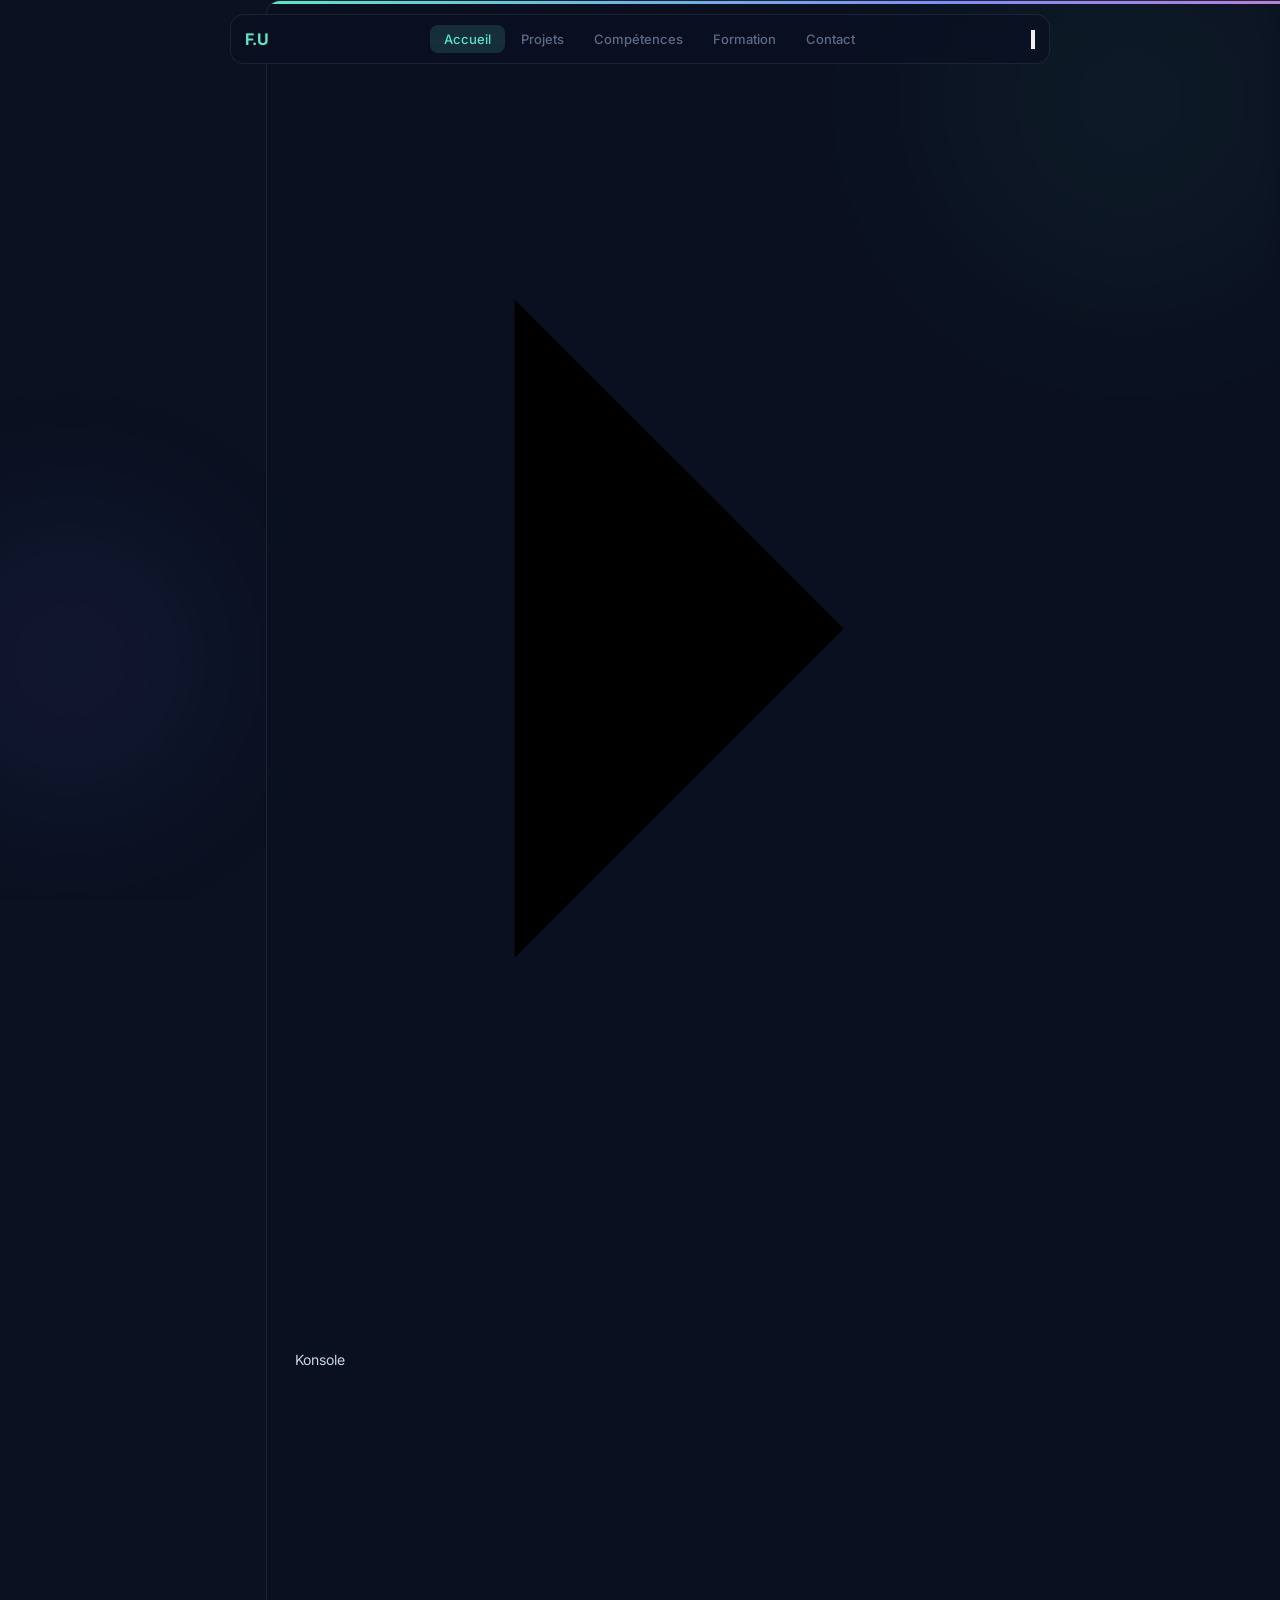
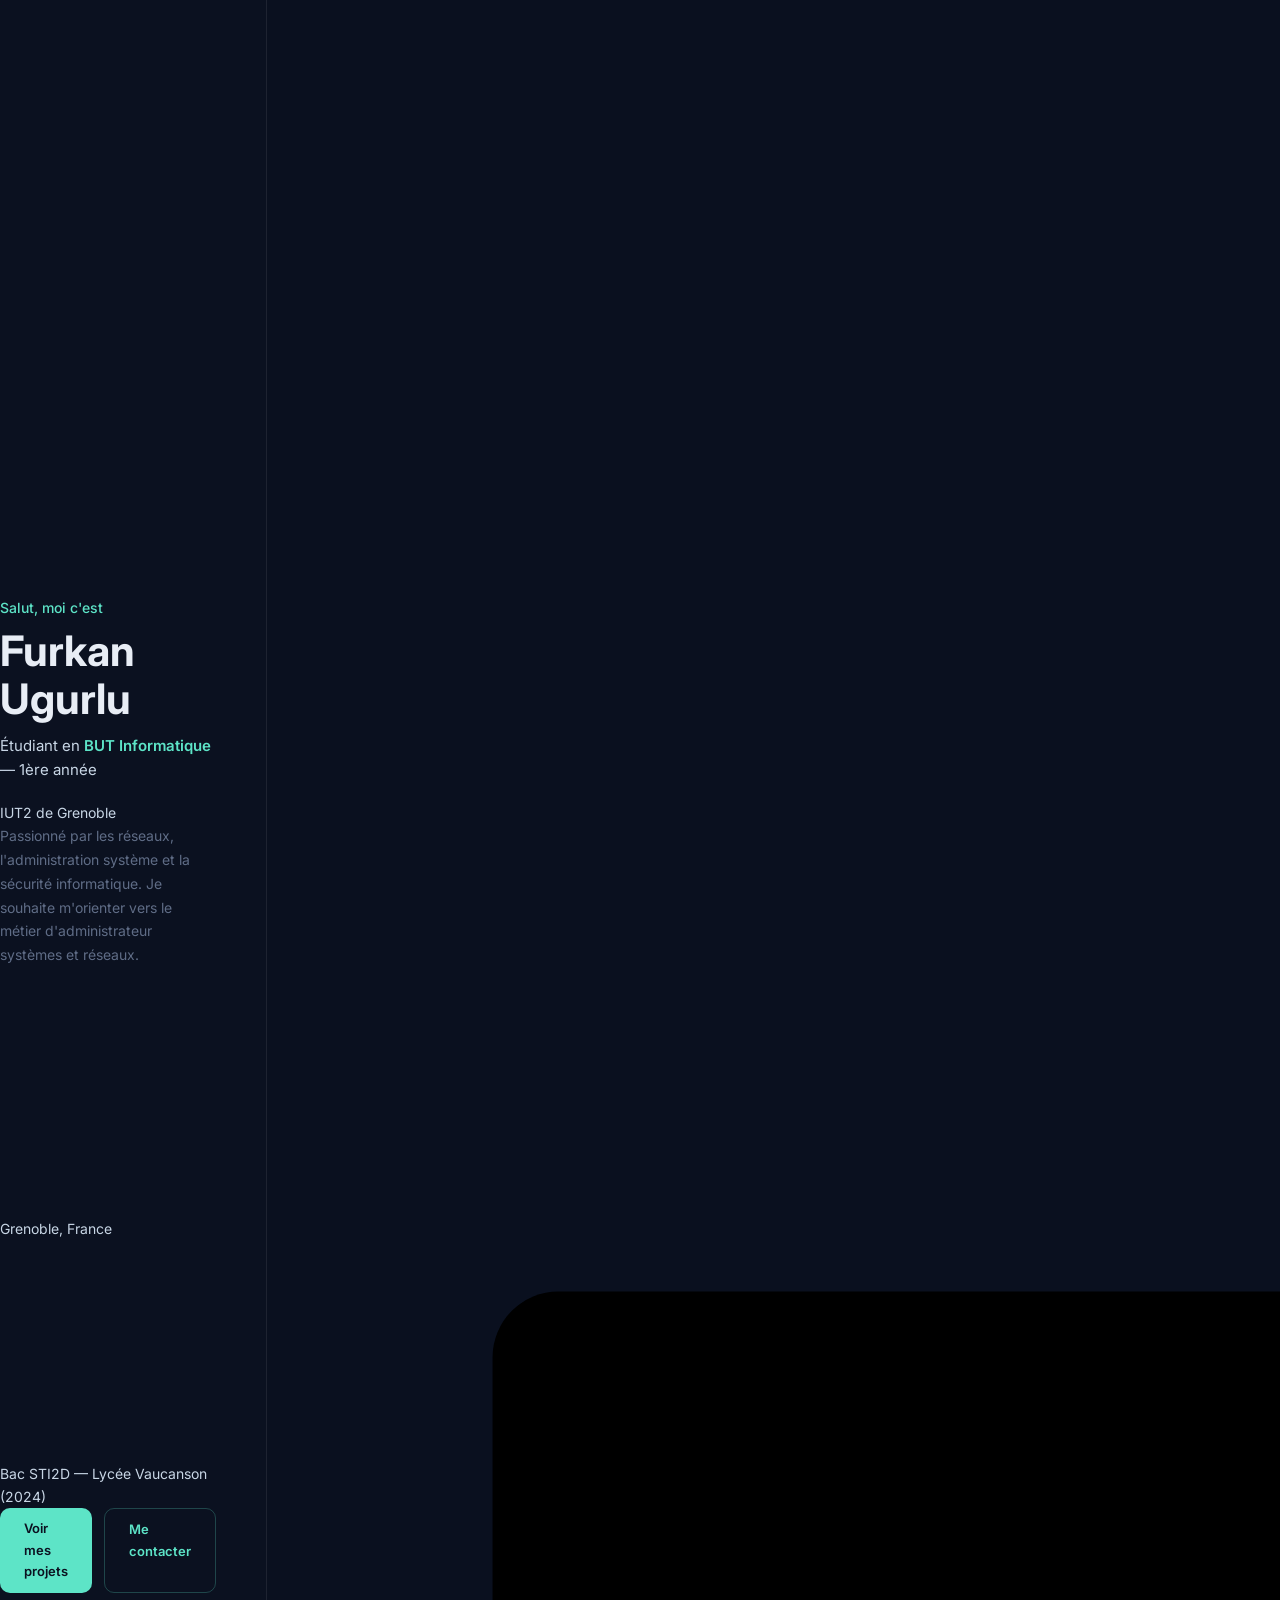
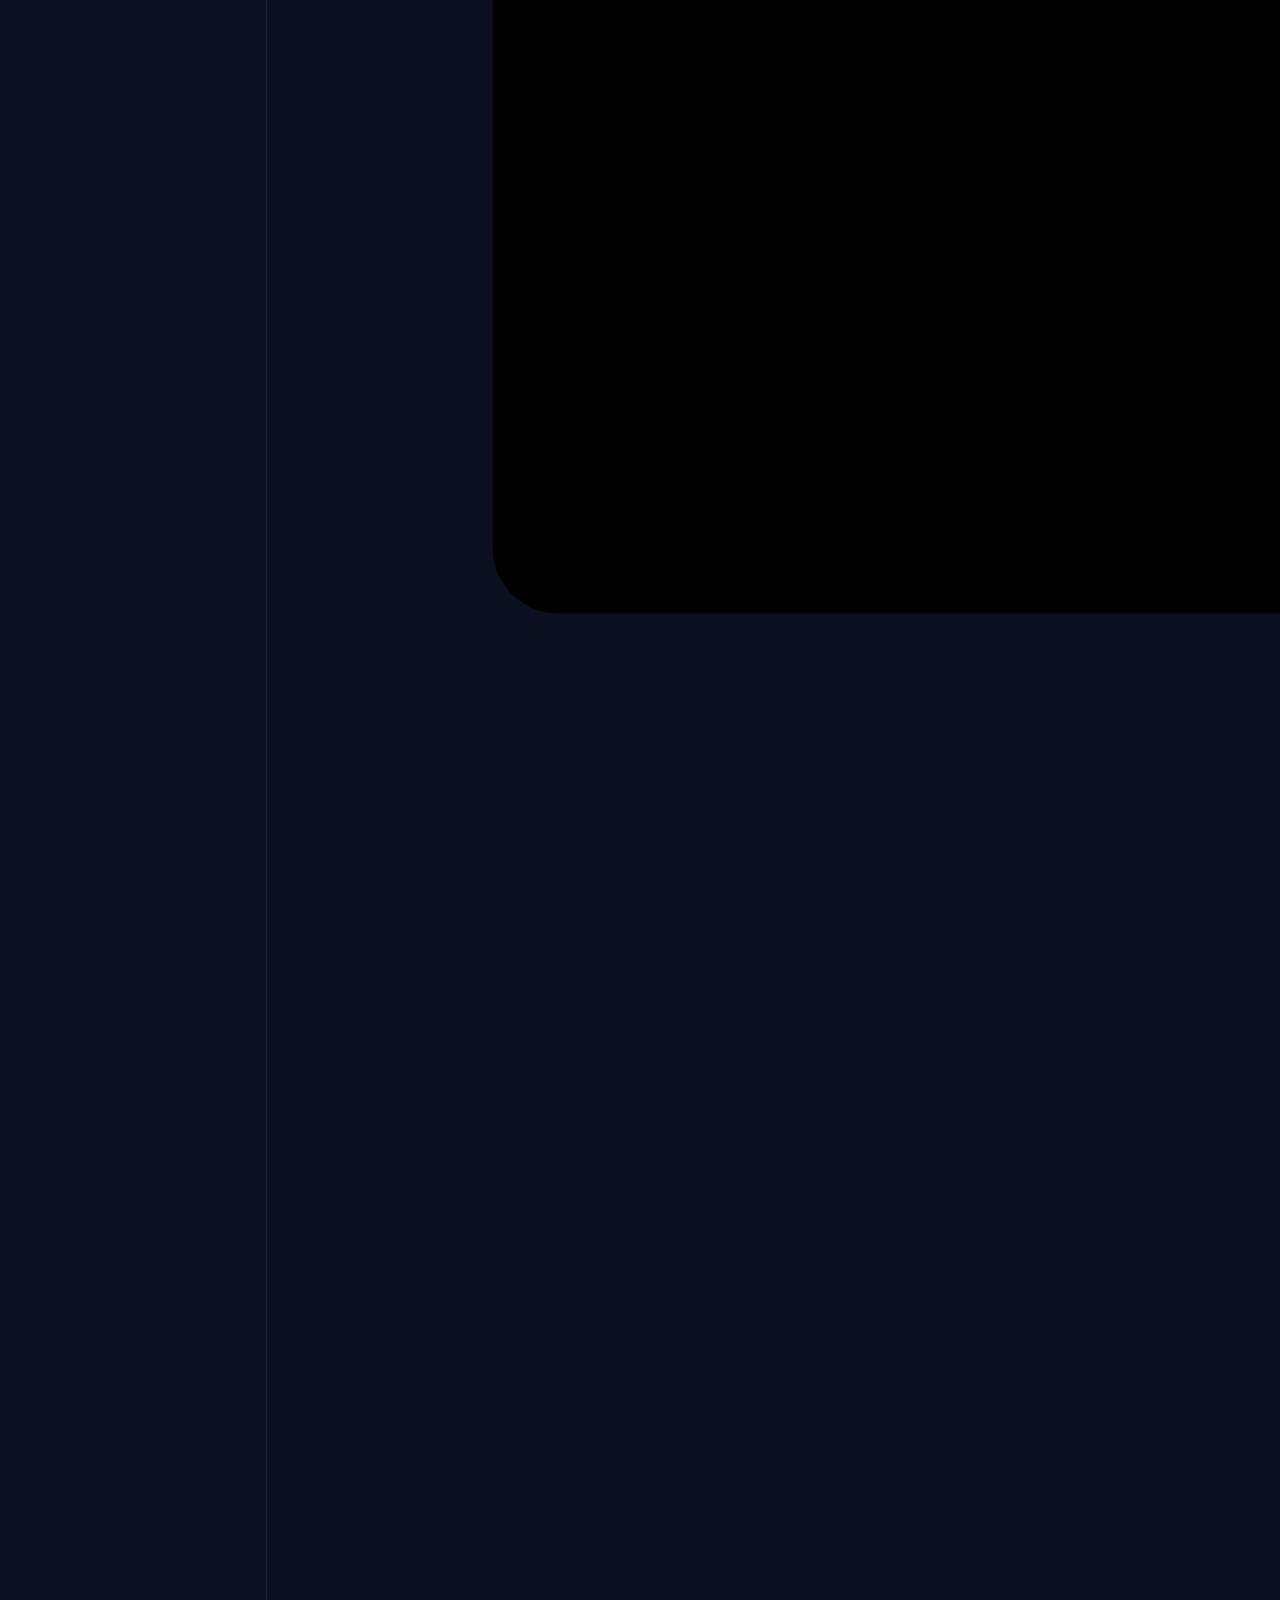
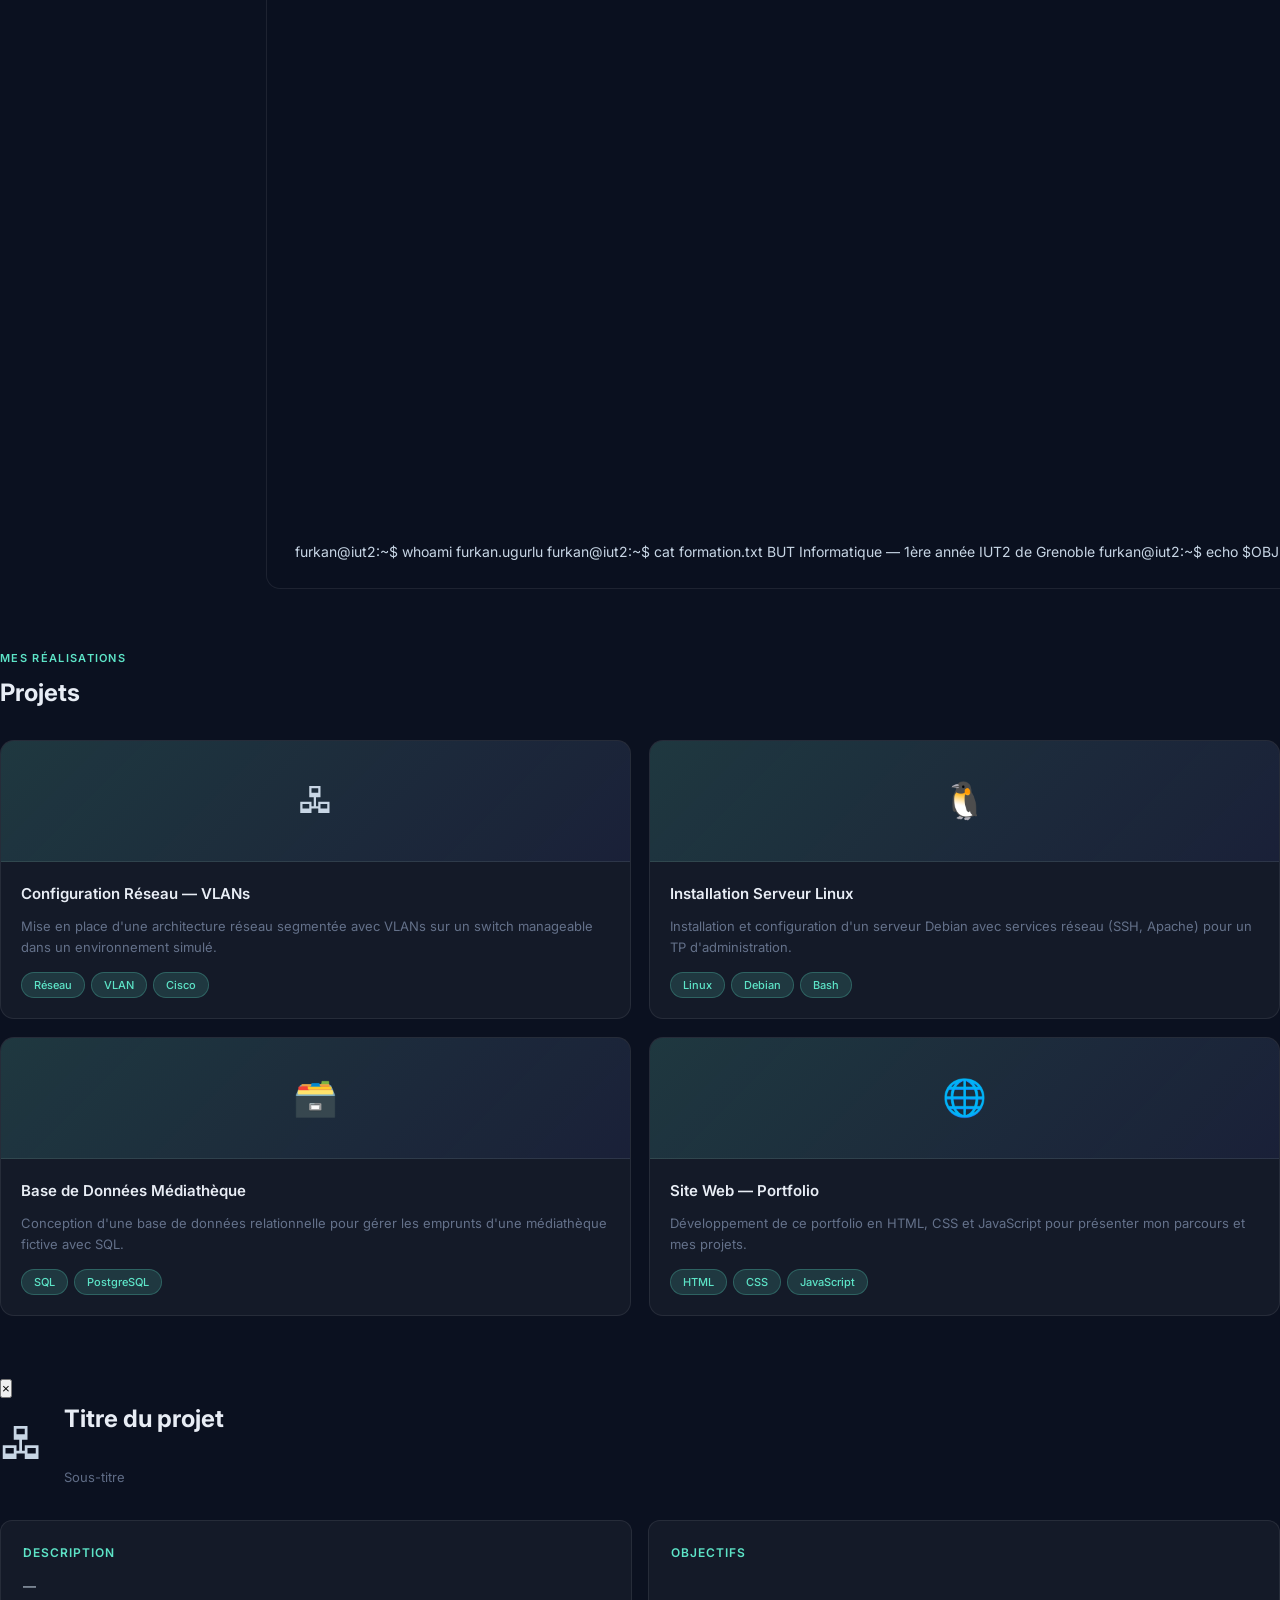
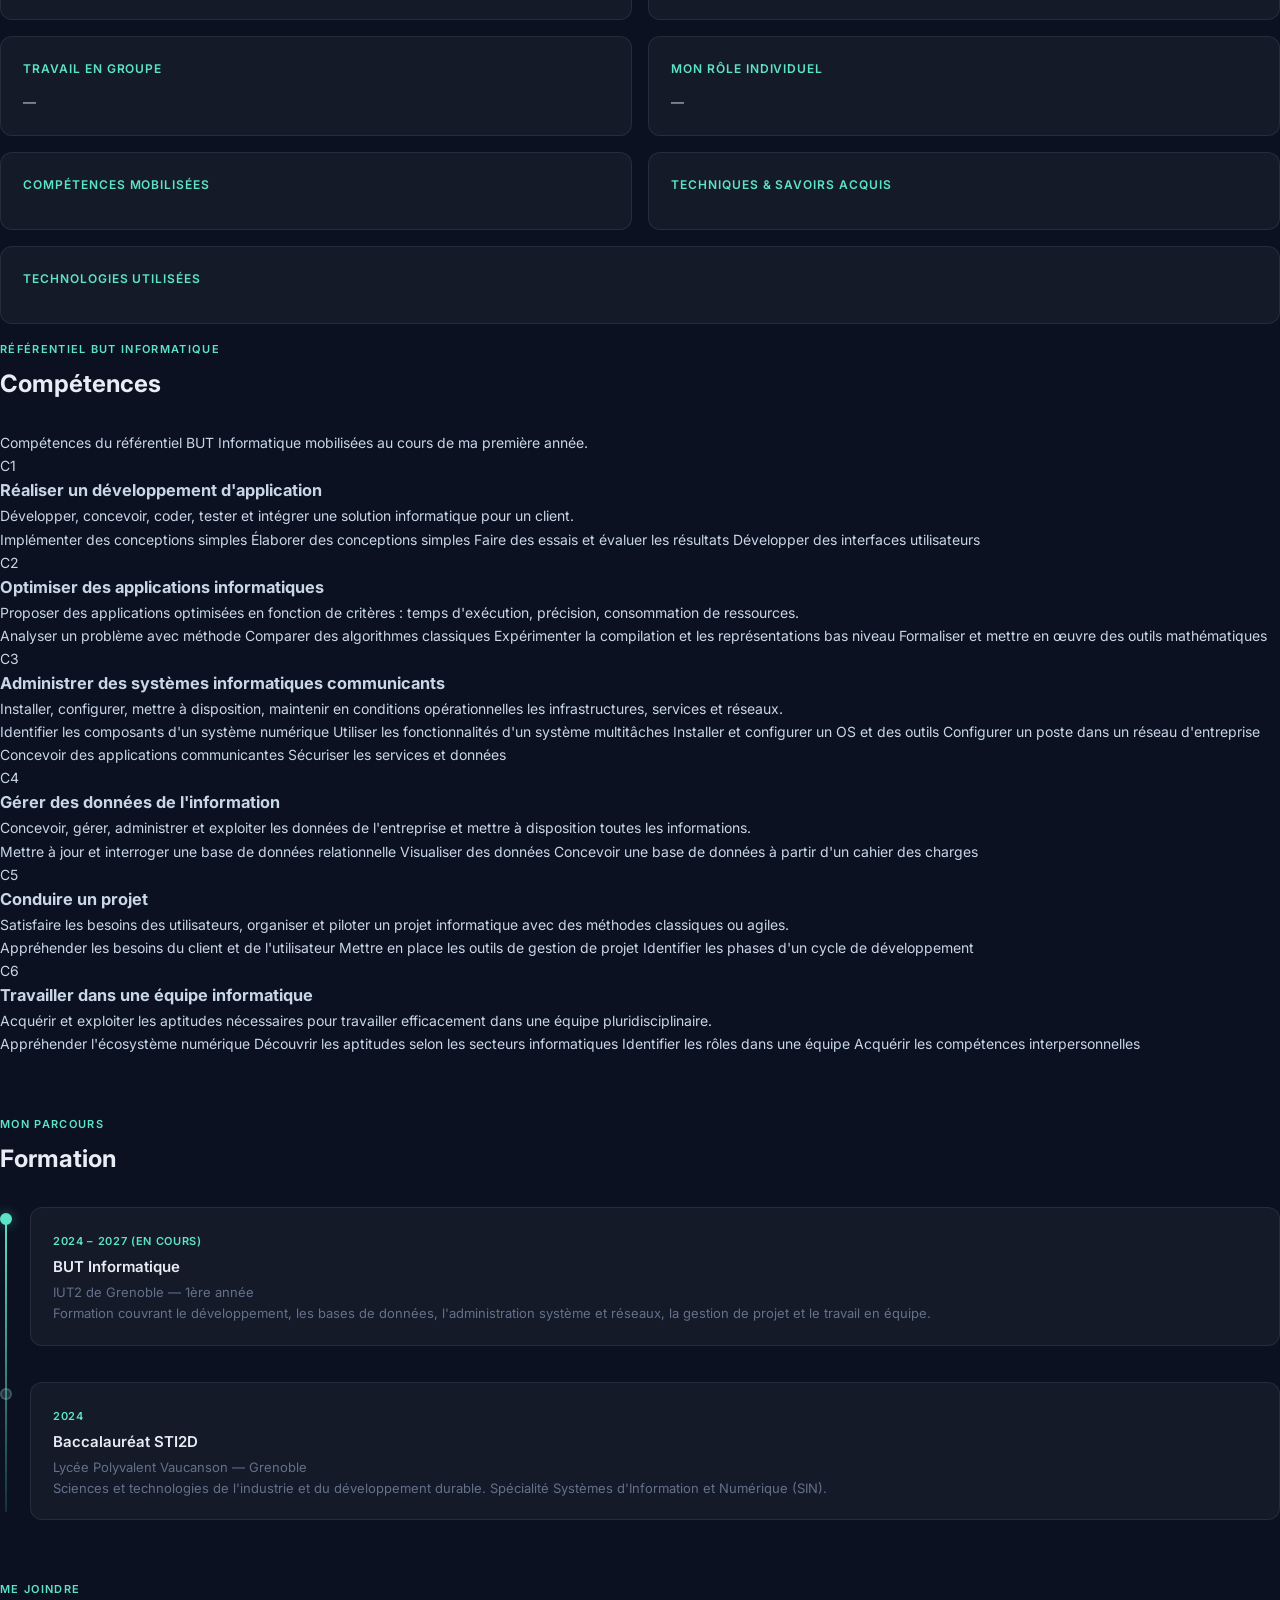
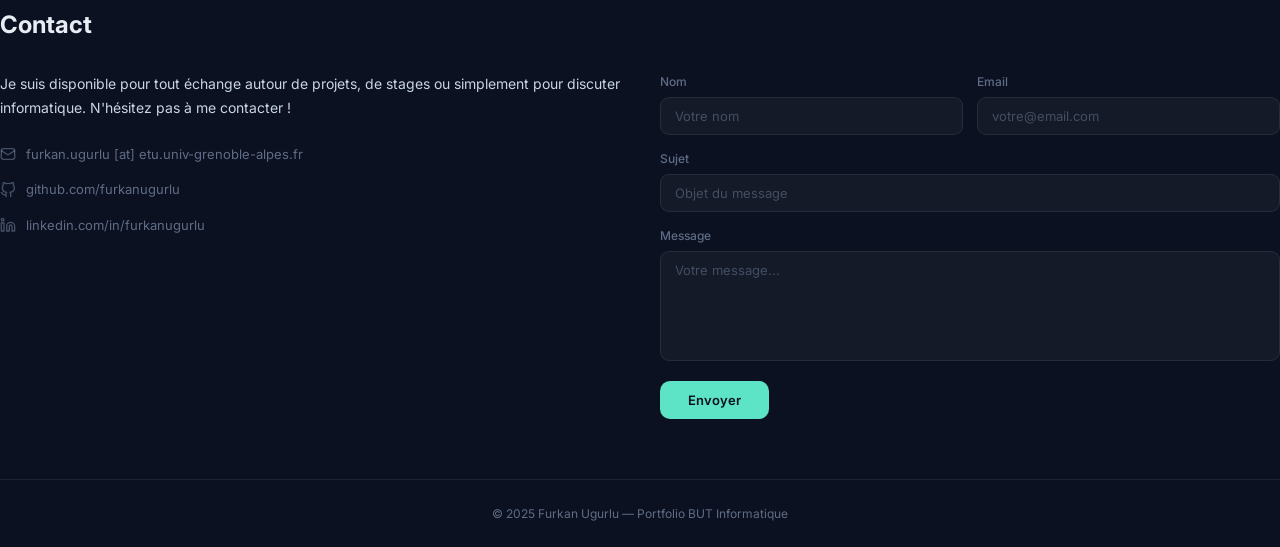
==== commit 51e133a1: "Portfolio en une seul page" ====
--- a/index.html
+++ b/index.html
@@ -14,403 +14,382 @@
   <div class="bg-shapes">
     <div class="shape shape-1"></div>
     <div class="shape shape-2"></div>
-    <div class="shape shape-3"></div>
   </div>
 
   <!-- NAVBAR -->
-  <nav>
-    <div class="nav-nom" onclick="allerPage('accueil')">F.U</div>
+  <nav id="navbar">
+    <div class="nav-nom" onclick="window.scrollTo({top:0,behavior:'smooth'})">F.U</div>
     <ul class="nav-liens">
-      <li><a href="#" onclick="allerPage('accueil'); return false;" class="nav-link active" data-page="accueil">Accueil</a></li>
-      <li><a href="#" onclick="allerPage('projets'); return false;" class="nav-link" data-page="projets">Projets</a></li>
-      <li><a href="#" onclick="allerPage('competences'); return false;" class="nav-link" data-page="competences">Compétences</a></li>
-      <li><a href="#" onclick="allerPage('formation'); return false;" class="nav-link" data-page="formation">Formation</a></li>
-      <li><a href="#" onclick="allerPage('contact'); return false;" class="nav-link" data-page="contact">Contact</a></li>
+      <li><a href="#accueil" class="nav-link active">Accueil</a></li>
+      <li><a href="#projets" class="nav-link">Projets</a></li>
+      <li><a href="#competences" class="nav-link">Compétences</a></li>
+      <li><a href="#formation" class="nav-link">Formation</a></li>
+      <li><a href="#contact" class="nav-link">Contact</a></li>
     </ul>
-    <button class="btn-theme" onclick="toggleMode()" id="btn-mode" title="Changer de thème">
+    <a href="https://github.com/furkanugurlu" target="_blank" class="nav-github" title="Mon GitHub">
       <svg viewBox="0 0 24 24" fill="none" stroke-width="2" stroke-linecap="round" stroke-linejoin="round">
-        <path d="M21 12.79A9 9 0 1111.21 3 7 7 0 0021 12.79z"/>
+        <path d="M9 19c-5 1.5-5-2.5-7-3m14 6v-3.87a3.37 3.37 0 00-.94-2.61c3.14-.35 6.44-1.54 6.44-7A5.44 5.44 0 0020 4.77 5.07 5.07 0 0019.91 1S18.73.65 16 2.48a13.38 13.38 0 00-7 0C6.27.65 5.09 1 5.09 1A5.07 5.07 0 005 4.77a5.44 5.44 0 00-1.5 3.78c0 5.42 3.3 6.61 6.44 7A3.37 3.37 0 009 18.13V22"/>
+      </svg>
+    </a>
+    <button class="nav-burger" onclick="toggleMenu()" title="Menu">
+      <svg viewBox="0 0 24 24" fill="none" stroke-width="2" stroke-linecap="round">
+        <line x1="4" y1="6" x2="20" y2="6"/>
+        <line x1="4" y1="12" x2="20" y2="12"/>
+        <line x1="4" y1="18" x2="20" y2="18"/>
       </svg>
     </button>
   </nav>
 
-  <!-- ====== PAGE ACCUEIL ====== -->
-  <div class="page active" id="page-accueil">
-    <main>
-
-      <section class="hero">
-        <div class="hero-texte">
-          <p class="hero-salut">Salut, moi c'est</p>
-          <h1 class="hero-nom">Furkan Ugurlu</h1>
-          <p class="hero-role">Étudiant en <span class="accent">BUT Informatique</span> — IUT2 de Grenoble</p>
-          <p class="hero-bio">
-            Passionné par le développement web et la programmation depuis le lycée.
-            En première année de BUT Informatique, je découvre chaque jour de nouvelles
-            technologies et j'aime construire des petits projets pour apprendre en pratiquant.
+  <main>
+
+    <!-- ====== ACCUEIL ====== -->
+    <section id="accueil" class="hero">
+      <div class="hero-texte">
+        <p class="hero-salut">Salut, moi c'est</p>
+        <h1 class="hero-nom">Furkan Ugurlu</h1>
+        <p class="hero-role">Étudiant en <span class="accent">BUT Informatique</span> — 1ère année</p>
+        <p class="hero-sous-role">IUT2 de Grenoble</p>
+        <p class="hero-bio">
+          Passionné par les réseaux, l'administration système et la sécurité informatique.
+          Je souhaite m'orienter vers le métier d'administrateur systèmes et réseaux.
+        </p>
+        <div class="hero-infos">
+          <span class="hero-info">
+            <svg viewBox="0 0 24 24" fill="none" stroke-width="2" stroke-linecap="round" stroke-linejoin="round"><path d="M21 10c0 7-9 13-9 13s-9-6-9-13a9 9 0 0118 0z"/><circle cx="12" cy="10" r="3"/></svg>
+            Grenoble, France
+          </span>
+          <span class="hero-info">
+            <svg viewBox="0 0 24 24" fill="none" stroke-width="2" stroke-linecap="round" stroke-linejoin="round"><path d="M4 19.5A2.5 2.5 0 016.5 17H20"/><path d="M4 4.5A2.5 2.5 0 016.5 2H20v20H6.5A2.5 2.5 0 014 19.5v-15z"/></svg>
+            Bac STI2D — Lycée Vaucanson (2024)
+          </span>
+        </div>
+        <div class="hero-liens">
+          <a href="#projets" class="btn-principal">Voir mes projets</a>
+          <a href="#contact" class="btn-secondaire">Me contacter</a>
+        </div>
+      </div>
+      <div class="hero-visuel">
+        <div class="hero-card">
+          <div class="terminal-header">
+            <div class="terminal-tab">
+              <svg class="terminal-tab-icon" viewBox="0 0 24 24"><polyline points="4 17 10 11 4 5"/><line x1="12" y1="19" x2="20" y2="19"/></svg>
+              Konsole
+            </div>
+            <div class="terminal-window-btns">
+              <span class="terminal-window-btn"><svg viewBox="0 0 10 10"><line x1="2" y1="8" x2="8" y2="8"/></svg></span>
+              <span class="terminal-window-btn"><svg viewBox="0 0 10 10"><rect x="1.5" y="1.5" width="7" height="7" rx="0.5"/></svg></span>
+              <span class="terminal-window-btn"><svg viewBox="0 0 10 10"><line x1="2" y1="2" x2="8" y2="8"/><line x1="8" y1="2" x2="2" y2="8"/></svg></span>
+            </div>
+          </div>
+          <div class="terminal-body">
+            <span class="term-ligne"><span class="term-user">furkan@iut2</span><span class="term-sep">:</span><span class="term-path">~</span><span class="term-sep">$</span> whoami</span>
+            <span class="term-ligne term-output">furkan.ugurlu</span>
+            <span class="term-ligne"><span class="term-user">furkan@iut2</span><span class="term-sep">:</span><span class="term-path">~</span><span class="term-sep">$</span> cat formation.txt</span>
+            <span class="term-ligne term-output">BUT Informatique — 1ère année</span>
+            <span class="term-ligne term-output">IUT2 de Grenoble</span>
+            <span class="term-ligne"><span class="term-user">furkan@iut2</span><span class="term-sep">:</span><span class="term-path">~</span><span class="term-sep">$</span> echo $OBJECTIF</span>
+            <span class="term-ligne term-output">Admin Systèmes &amp; Réseaux</span>
+            <span class="term-ligne"><span class="term-user">furkan@iut2</span><span class="term-sep">:</span><span class="term-path">~</span><span class="term-sep">$</span> <span class="term-curseur"></span></span>
+          </div>
+        </div>
+      </div>
+    </section>
+
+    <!-- ====== PROJETS ====== -->
+    <section id="projets">
+      <p class="section-label">Mes réalisations</p>
+      <h2>Projets</h2>
+      <div class="grille-projets">
+
+        <div class="projet-card" onclick="ouvrirDetail(0)">
+          <div class="projet-icone">🖧</div>
+          <div class="projet-contenu">
+            <h3 class="projet-nom">Configuration Réseau — VLANs</h3>
+            <p class="projet-desc">Mise en place d'une architecture réseau segmentée avec VLANs sur un switch manageable dans un environnement simulé.</p>
+            <div class="tags">
+              <span class="tag">Réseau</span>
+              <span class="tag">VLAN</span>
+              <span class="tag">Cisco</span>
+            </div>
+          </div>
+        </div>
+
+        <div class="projet-card" onclick="ouvrirDetail(1)">
+          <div class="projet-icone">🐧</div>
+          <div class="projet-contenu">
+            <h3 class="projet-nom">Installation Serveur Linux</h3>
+            <p class="projet-desc">Installation et configuration d'un serveur Debian avec services réseau (SSH, Apache) pour un TP d'administration.</p>
+            <div class="tags">
+              <span class="tag">Linux</span>
+              <span class="tag">Debian</span>
+              <span class="tag">Bash</span>
+            </div>
+          </div>
+        </div>
+
+        <div class="projet-card" onclick="ouvrirDetail(2)">
+          <div class="projet-icone">🗃️</div>
+          <div class="projet-contenu">
+            <h3 class="projet-nom">Base de Données Médiathèque</h3>
+            <p class="projet-desc">Conception d'une base de données relationnelle pour gérer les emprunts d'une médiathèque fictive avec SQL.</p>
+            <div class="tags">
+              <span class="tag">SQL</span>
+              <span class="tag">PostgreSQL</span>
+            </div>
+          </div>
+        </div>
+
+        <div class="projet-card" onclick="ouvrirDetail(3)">
+          <div class="projet-icone">🌐</div>
+          <div class="projet-contenu">
+            <h3 class="projet-nom">Site Web — Portfolio</h3>
+            <p class="projet-desc">Développement de ce portfolio en HTML, CSS et JavaScript pour présenter mon parcours et mes projets.</p>
+            <div class="tags">
+              <span class="tag">HTML</span>
+              <span class="tag">CSS</span>
+              <span class="tag">JavaScript</span>
+            </div>
+          </div>
+        </div>
+
+      </div>
+    </section>
+
+    <!-- ====== MODALE DETAIL PROJET ====== -->
+    <div class="modale-overlay" id="modale-overlay" onclick="fermerDetail(event)">
+      <div class="modale" onclick="event.stopPropagation()">
+        <button class="modale-fermer" onclick="fermerDetail()">&times;</button>
+
+        <div class="detail-header">
+          <span class="detail-emoji" id="detail-emoji">🖧</span>
+          <div>
+            <h2 id="detail-titre">Titre du projet</h2>
+            <p class="detail-sous-titre" id="detail-sous-titre">Sous-titre</p>
+          </div>
+        </div>
+
+        <div class="detail-grille">
+          <div class="detail-bloc">
+            <h3>Description</h3>
+            <p id="detail-description">—</p>
+          </div>
+          <div class="detail-bloc">
+            <h3>Objectifs</h3>
+            <ul id="detail-objectifs"></ul>
+          </div>
+        </div>
+
+        <div class="detail-grille">
+          <div class="detail-bloc">
+            <h3>Travail en groupe</h3>
+            <p id="detail-groupe">—</p>
+          </div>
+          <div class="detail-bloc">
+            <h3>Mon rôle individuel</h3>
+            <p id="detail-individuel">—</p>
+          </div>
+        </div>
+
+        <div class="detail-grille">
+          <div class="detail-bloc">
+            <h3>Compétences mobilisées</h3>
+            <ul id="detail-competences"></ul>
+          </div>
+          <div class="detail-bloc">
+            <h3>Techniques &amp; savoirs acquis</h3>
+            <ul id="detail-techniques"></ul>
+          </div>
+        </div>
+
+        <div class="detail-grille full">
+          <div class="detail-bloc">
+            <h3>Technologies utilisées</h3>
+            <div class="detail-badges" id="detail-techs"></div>
+          </div>
+        </div>
+
+      </div>
+    </div>
+
+    <!-- ====== COMPETENCES ====== -->
+    <section id="competences">
+      <p class="section-label">Référentiel BUT Informatique</p>
+      <h2>Compétences</h2>
+      <p class="comp-intro">Compétences du référentiel BUT Informatique mobilisées au cours de ma première année.</p>
+
+      <div class="comp-liste">
+
+        <div class="comp-card">
+          <div class="comp-numero">C1</div>
+          <div class="comp-contenu">
+            <h3>Réaliser un développement d'application</h3>
+            <p>Développer, concevoir, coder, tester et intégrer une solution informatique pour un client.</p>
+            <div class="comp-ac">
+              <span class="ac-tag">Implémenter des conceptions simples</span>
+              <span class="ac-tag">Élaborer des conceptions simples</span>
+              <span class="ac-tag">Faire des essais et évaluer les résultats</span>
+              <span class="ac-tag">Développer des interfaces utilisateurs</span>
+            </div>
+          </div>
+        </div>
+
+        <div class="comp-card">
+          <div class="comp-numero">C2</div>
+          <div class="comp-contenu">
+            <h3>Optimiser des applications informatiques</h3>
+            <p>Proposer des applications optimisées en fonction de critères : temps d'exécution, précision, consommation de ressources.</p>
+            <div class="comp-ac">
+              <span class="ac-tag">Analyser un problème avec méthode</span>
+              <span class="ac-tag">Comparer des algorithmes classiques</span>
+              <span class="ac-tag">Expérimenter la compilation et les représentations bas niveau</span>
+              <span class="ac-tag">Formaliser et mettre en œuvre des outils mathématiques</span>
+            </div>
+          </div>
+        </div>
+
+        <div class="comp-card">
+          <div class="comp-numero">C3</div>
+          <div class="comp-contenu">
+            <h3>Administrer des systèmes informatiques communicants</h3>
+            <p>Installer, configurer, mettre à disposition, maintenir en conditions opérationnelles les infrastructures, services et réseaux.</p>
+            <div class="comp-ac">
+              <span class="ac-tag">Identifier les composants d'un système numérique</span>
+              <span class="ac-tag">Utiliser les fonctionnalités d'un système multitâches</span>
+              <span class="ac-tag">Installer et configurer un OS et des outils</span>
+              <span class="ac-tag">Configurer un poste dans un réseau d'entreprise</span>
+              <span class="ac-tag">Concevoir des applications communicantes</span>
+              <span class="ac-tag">Sécuriser les services et données</span>
+            </div>
+          </div>
+        </div>
+
+        <div class="comp-card">
+          <div class="comp-numero">C4</div>
+          <div class="comp-contenu">
+            <h3>Gérer des données de l'information</h3>
+            <p>Concevoir, gérer, administrer et exploiter les données de l'entreprise et mettre à disposition toutes les informations.</p>
+            <div class="comp-ac">
+              <span class="ac-tag">Mettre à jour et interroger une base de données relationnelle</span>
+              <span class="ac-tag">Visualiser des données</span>
+              <span class="ac-tag">Concevoir une base de données à partir d'un cahier des charges</span>
+            </div>
+          </div>
+        </div>
+
+        <div class="comp-card">
+          <div class="comp-numero">C5</div>
+          <div class="comp-contenu">
+            <h3>Conduire un projet</h3>
+            <p>Satisfaire les besoins des utilisateurs, organiser et piloter un projet informatique avec des méthodes classiques ou agiles.</p>
+            <div class="comp-ac">
+              <span class="ac-tag">Appréhender les besoins du client et de l'utilisateur</span>
+              <span class="ac-tag">Mettre en place les outils de gestion de projet</span>
+              <span class="ac-tag">Identifier les phases d'un cycle de développement</span>
+            </div>
+          </div>
+        </div>
+
+        <div class="comp-card">
+          <div class="comp-numero">C6</div>
+          <div class="comp-contenu">
+            <h3>Travailler dans une équipe informatique</h3>
+            <p>Acquérir et exploiter les aptitudes nécessaires pour travailler efficacement dans une équipe pluridisciplinaire.</p>
+            <div class="comp-ac">
+              <span class="ac-tag">Appréhender l'écosystème numérique</span>
+              <span class="ac-tag">Découvrir les aptitudes selon les secteurs informatiques</span>
+              <span class="ac-tag">Identifier les rôles dans une équipe</span>
+              <span class="ac-tag">Acquérir les compétences interpersonnelles</span>
+            </div>
+          </div>
+        </div>
+
+      </div>
+    </section>
+
+    <!-- ====== FORMATION ====== -->
+    <section id="formation">
+      <p class="section-label">Mon parcours</p>
+      <h2>Formation</h2>
+      <div class="timeline">
+
+        <div class="timeline-item actuel">
+          <div class="timeline-marqueur"></div>
+          <div class="timeline-contenu">
+            <span class="timeline-date">2024 – 2027 (en cours)</span>
+            <h3>BUT Informatique</h3>
+            <p>IUT2 de Grenoble — 1ère année</p>
+            <p class="timeline-detail">Formation couvrant le développement, les bases de données, l'administration système et réseaux, la gestion de projet et le travail en équipe.</p>
+          </div>
+        </div>
+
+        <div class="timeline-item">
+          <div class="timeline-marqueur"></div>
+          <div class="timeline-contenu">
+            <span class="timeline-date">2024</span>
+            <h3>Baccalauréat STI2D</h3>
+            <p>Lycée Polyvalent Vaucanson — Grenoble</p>
+            <p class="timeline-detail">Sciences et technologies de l'industrie et du développement durable. Spécialité Systèmes d'Information et Numérique (SIN).</p>
+          </div>
+        </div>
+
+      </div>
+    </section>
+
+    <!-- ====== CONTACT ====== -->
+    <section id="contact">
+      <p class="section-label">Me joindre</p>
+      <h2>Contact</h2>
+      <div class="contact-layout">
+
+        <div class="contact-info">
+          <p class="contact-intro">
+            Je suis disponible pour tout échange autour de projets, de stages ou simplement
+            pour discuter informatique. N'hésitez pas à me contacter !
           </p>
-          <div class="hero-liens">
-            <a href="#" class="btn-principal" onclick="allerPage('projets'); return false;">Voir mes projets</a>
-            <a href="#" class="btn-secondaire" onclick="allerPage('contact'); return false;">Me contacter</a>
-          </div>
-        </div>
-        <div class="hero-visuel">
-          <div class="hero-card">
-            <div class="code-bloc">
-              <span class="code-ligne"><span class="code-mot">const</span> etudiant = {</span>
-              <span class="code-ligne indent"><span class="code-cle">nom</span>: <span class="code-str">"Furkan"</span>,</span>
-              <span class="code-ligne indent"><span class="code-cle">formation</span>: <span class="code-str">"BUT Info"</span>,</span>
-              <span class="code-ligne indent"><span class="code-cle">annee</span>: <span class="code-num">1</span>,</span>
-              <span class="code-ligne indent"><span class="code-cle">motivé</span>: <span class="code-bool">true</span></span>
-              <span class="code-ligne">};</span>
-            </div>
-          </div>
-        </div>
-      </section>
-
-      <!-- Infos rapides -->
-      <section class="infos-rapides">
-        <div class="info-card">
-          <div class="info-icone">
-            <svg viewBox="0 0 24 24" fill="none" stroke-width="2" stroke-linecap="round" stroke-linejoin="round"><path d="M21 10c0 7-9 13-9 13s-9-6-9-13a9 9 0 0118 0z"/><circle cx="12" cy="10" r="3"/></svg>
-          </div>
-          <div class="info-label">Localisation</div>
-          <div class="info-valeur">Grenoble, France</div>
-        </div>
-        <div class="info-card">
-          <div class="info-icone">
-            <svg viewBox="0 0 24 24" fill="none" stroke-width="2" stroke-linecap="round" stroke-linejoin="round"><path d="M22 10v6M2 10l10-5 10 5-10 5z"/><path d="M6 12v5c3 3 10 3 12 0v-5"/></svg>
-          </div>
-          <div class="info-label">Formation</div>
-          <div class="info-valeur">BUT Informatique — 1ère année</div>
-        </div>
-        <div class="info-card">
-          <div class="info-icone">
-            <svg viewBox="0 0 24 24" fill="none" stroke-width="2" stroke-linecap="round" stroke-linejoin="round"><polyline points="16 18 22 12 16 6"/><polyline points="8 6 2 12 8 18"/></svg>
-          </div>
-          <div class="info-label">Passion</div>
-          <div class="info-valeur">Développement Web</div>
-        </div>
-      </section>
-
-    </main>
-    <footer>© 2025 Furkan Ugurlu — Portfolio BUT Informatique</footer>
-  </div>
-
-  <!-- ====== PAGE PROJETS ====== -->
-  <div class="page" id="page-projets">
-    <main>
-      <section>
-        <p class="section-label">Mes réalisations</p>
-        <h2>Projets</h2>
-        <div class="grille-projets">
-
-          <div class="projet-card" onclick="allerDetail(0)">
-            <div class="projet-icone">🌐</div>
-            <div class="projet-contenu">
-              <h3 class="projet-nom">Site Web Personnel</h3>
-              <p class="projet-desc">Mon premier site web réalisé en HTML et CSS pur. Un portfolio simple pour apprendre les bases du web.</p>
-              <div class="tags">
-                <span class="tag">HTML</span>
-                <span class="tag">CSS</span>
-              </div>
-            </div>
-          </div>
-
-          <div class="projet-card" onclick="allerDetail(1)">
-            <div class="projet-icone">🎮</div>
-            <div class="projet-contenu">
-              <h3 class="projet-nom">Jeu du Pendu en Java</h3>
-              <p class="projet-desc">Jeu du pendu en console développé en Java. Gestion de fichiers pour les listes de mots et boucle de jeu.</p>
-              <div class="tags">
-                <span class="tag">Java</span>
-              </div>
-            </div>
-          </div>
-
-          <div class="projet-card" onclick="allerDetail(2)">
-            <div class="projet-icone">🗃️</div>
-            <div class="projet-contenu">
-              <h3 class="projet-nom">Base de Données Médiathèque</h3>
-              <p class="projet-desc">Conception et création d'une base de données pour gérer les emprunts d'une médiathèque avec SQL.</p>
-              <div class="tags">
-                <span class="tag">SQL</span>
-                <span class="tag">PostgreSQL</span>
-              </div>
-            </div>
-          </div>
-
-          <div class="projet-card" onclick="allerDetail(3)">
-            <div class="projet-icone">🐍</div>
-            <div class="projet-contenu">
-              <h3 class="projet-nom">Script Python — Analyse de données</h3>
-              <p class="projet-desc">Programme Python pour lire un fichier CSV, calculer des statistiques et afficher les résultats sous forme de texte.</p>
-              <div class="tags">
-                <span class="tag">Python</span>
-              </div>
-            </div>
-          </div>
-
-        </div>
-      </section>
-    </main>
-    <footer>© 2025 Furkan Ugurlu — Portfolio BUT Informatique</footer>
-  </div>
-
-  <!-- ====== PAGE DETAIL PROJET ====== -->
-  <div class="page" id="page-detail">
-    <main>
-      <button class="btn-retour" onclick="allerPage('projets')">
-        <svg viewBox="0 0 24 24" fill="none" stroke-width="2" stroke-linecap="round" stroke-linejoin="round"><path d="M19 12H5M12 19l-7-7 7-7"/></svg>
-        Retour aux projets
-      </button>
-
-      <div class="detail-header">
-        <span class="detail-emoji" id="detail-emoji">🌐</span>
-        <div>
-          <h1 id="detail-titre">Titre du projet</h1>
-          <p class="detail-sous-titre" id="detail-sous-titre">Sous-titre</p>
-        </div>
-      </div>
-
-      <div class="detail-grille">
-        <div class="detail-bloc">
-          <h3>Description</h3>
-          <p id="detail-description">—</p>
-        </div>
-        <div class="detail-bloc">
-          <h3>Objectifs</h3>
-          <ul id="detail-objectifs"></ul>
-        </div>
-      </div>
-
-      <div class="detail-grille">
-        <div class="detail-bloc">
-          <h3>Travail en groupe</h3>
-          <p id="detail-groupe">—</p>
-        </div>
-        <div class="detail-bloc">
-          <h3>Mon rôle</h3>
-          <p id="detail-individuel">—</p>
-        </div>
-      </div>
-
-      <div class="detail-grille">
-        <div class="detail-bloc">
-          <h3>Compétences mobilisées</h3>
-          <ul id="detail-competences"></ul>
-        </div>
-        <div class="detail-bloc">
-          <h3>Ce que j'ai appris</h3>
-          <ul id="detail-techniques"></ul>
-        </div>
-      </div>
-
-      <div class="detail-grille full">
-        <div class="detail-bloc">
-          <h3>Technologies</h3>
-          <div class="detail-badges" id="detail-techs"></div>
-        </div>
-      </div>
-    </main>
-    <footer>© 2025 Furkan Ugurlu — Portfolio BUT Informatique</footer>
-  </div>
-
-  <!-- ====== PAGE COMPETENCES ====== -->
-  <div class="page" id="page-competences">
-    <main>
-      <section>
-        <p class="section-label">Ce que je sais faire</p>
-        <h2>Compétences</h2>
-        <div class="competences-container">
-
-          <div class="comp-groupe">
-            <h3 class="comp-titre">Langages</h3>
-            <div class="comp-item">
-              <span class="comp-nom">HTML / CSS</span>
-              <div class="comp-dots">
-                <span class="dot plein"></span>
-                <span class="dot plein"></span>
-                <span class="dot plein"></span>
-                <span class="dot plein"></span>
-                <span class="dot"></span>
-              </div>
-            </div>
-            <div class="comp-item">
-              <span class="comp-nom">JavaScript</span>
-              <div class="comp-dots">
-                <span class="dot plein"></span>
-                <span class="dot plein"></span>
-                <span class="dot plein"></span>
-                <span class="dot"></span>
-                <span class="dot"></span>
-              </div>
-            </div>
-            <div class="comp-item">
-              <span class="comp-nom">Java</span>
-              <div class="comp-dots">
-                <span class="dot plein"></span>
-                <span class="dot plein"></span>
-                <span class="dot plein"></span>
-                <span class="dot"></span>
-                <span class="dot"></span>
-              </div>
-            </div>
-            <div class="comp-item">
-              <span class="comp-nom">Python</span>
-              <div class="comp-dots">
-                <span class="dot plein"></span>
-                <span class="dot plein"></span>
-                <span class="dot"></span>
-                <span class="dot"></span>
-                <span class="dot"></span>
-              </div>
-            </div>
-            <div class="comp-item">
-              <span class="comp-nom">SQL</span>
-              <div class="comp-dots">
-                <span class="dot plein"></span>
-                <span class="dot plein"></span>
-                <span class="dot plein"></span>
-                <span class="dot"></span>
-                <span class="dot"></span>
-              </div>
-            </div>
-          </div>
-
-          <div class="comp-groupe">
-            <h3 class="comp-titre">Outils & Méthodes</h3>
-            <div class="comp-item">
-              <span class="comp-nom">Git / GitHub</span>
-              <div class="comp-dots">
-                <span class="dot plein"></span>
-                <span class="dot plein"></span>
-                <span class="dot"></span>
-                <span class="dot"></span>
-                <span class="dot"></span>
-              </div>
-            </div>
-            <div class="comp-item">
-              <span class="comp-nom">Linux (Ubuntu)</span>
-              <div class="comp-dots">
-                <span class="dot plein"></span>
-                <span class="dot plein"></span>
-                <span class="dot"></span>
-                <span class="dot"></span>
-                <span class="dot"></span>
-              </div>
-            </div>
-            <div class="comp-item">
-              <span class="comp-nom">VS Code</span>
-              <div class="comp-dots">
-                <span class="dot plein"></span>
-                <span class="dot plein"></span>
-                <span class="dot plein"></span>
-                <span class="dot plein"></span>
-                <span class="dot"></span>
-              </div>
-            </div>
-            <div class="comp-item">
-              <span class="comp-nom">Terminal / Bash</span>
-              <div class="comp-dots">
-                <span class="dot plein"></span>
-                <span class="dot plein"></span>
-                <span class="dot"></span>
-                <span class="dot"></span>
-                <span class="dot"></span>
-              </div>
-            </div>
-          </div>
-
-        </div>
-      </section>
-    </main>
-    <footer>© 2025 Furkan Ugurlu — Portfolio BUT Informatique</footer>
-  </div>
-
-  <!-- ====== PAGE FORMATION ====== -->
-  <div class="page" id="page-formation">
-    <main>
-      <section>
-        <p class="section-label">Mon parcours</p>
-        <h2>Formation</h2>
-        <div class="timeline">
-
-          <div class="timeline-item actuel">
-            <div class="timeline-marqueur"></div>
-            <div class="timeline-contenu">
-              <span class="timeline-date">2024 – 2027 (en cours)</span>
-              <h3>BUT Informatique</h3>
-              <p>IUT2 de Grenoble — Parcours réalisation d'applications</p>
-            </div>
-          </div>
-
-          <div class="timeline-item">
-            <div class="timeline-marqueur"></div>
-            <div class="timeline-contenu">
-              <span class="timeline-date">2024</span>
-              <h3>Baccalauréat STI2D</h3>
-              <p>Lycée Polyvalent Vaucanson — Grenoble</p>
-            </div>
-          </div>
-
-        </div>
-      </section>
-    </main>
-    <footer>© 2025 Furkan Ugurlu — Portfolio BUT Informatique</footer>
-  </div>
-
-  <!-- ====== PAGE CONTACT ====== -->
-  <div class="page" id="page-contact">
-    <main>
-      <section>
-        <p class="section-label">Me joindre</p>
-        <h2>Contact</h2>
-        <div class="contact-layout">
-
-          <div class="contact-info">
-            <p class="contact-intro">
-              Je suis ouvert à tout échange autour de projets, de stages ou simplement
-              pour discuter informatique. N'hésitez pas !
-            </p>
-            <div class="contact-liens">
-              <a href="mailto:furkan.ugurlu@etu.univ-grenoble-alpes.fr" class="contact-lien">
-                <svg viewBox="0 0 24 24" fill="none" stroke-width="2" stroke-linecap="round" stroke-linejoin="round"><rect x="2" y="4" width="20" height="16" rx="3"/><path d="m22 7-8.97 5.7a1.94 1.94 0 01-2.06 0L2 7"/></svg>
-                furkan.ugurlu [at] etu.univ-grenoble-alpes.fr
-              </a>
-              <a href="#" class="contact-lien">
-                <svg viewBox="0 0 24 24" fill="none" stroke-width="2" stroke-linecap="round" stroke-linejoin="round"><path d="M9 19c-5 1.5-5-2.5-7-3m14 6v-3.87a3.37 3.37 0 00-.94-2.61c3.14-.35 6.44-1.54 6.44-7A5.44 5.44 0 0020 4.77 5.07 5.07 0 0019.91 1S18.73.65 16 2.48a13.38 13.38 0 00-7 0C6.27.65 5.09 1 5.09 1A5.07 5.07 0 005 4.77a5.44 5.44 0 00-1.5 3.78c0 5.42 3.3 6.61 6.44 7A3.37 3.37 0 009 18.13V22"/></svg>
-                github.com/furkanugurlu
-              </a>
-            </div>
-          </div>
-
-          <form class="formulaire" onsubmit="envoyerFormulaire(event)">
-            <div class="form-row">
-              <div class="form-group">
-                <label for="nom">Nom</label>
-                <input type="text" id="nom" placeholder="Votre nom" required>
-              </div>
-              <div class="form-group">
-                <label for="email">Email</label>
-                <input type="email" id="email" placeholder="votre@email.com" required>
-              </div>
-            </div>
+          <div class="contact-liens">
+            <a href="mailto:furkan.ugurlu@etu.univ-grenoble-alpes.fr" class="contact-lien">
+              <svg viewBox="0 0 24 24" fill="none" stroke-width="2" stroke-linecap="round" stroke-linejoin="round"><rect x="2" y="4" width="20" height="16" rx="3"/><path d="m22 7-8.97 5.7a1.94 1.94 0 01-2.06 0L2 7"/></svg>
+              furkan.ugurlu [at] etu.univ-grenoble-alpes.fr
+            </a>
+            <a href="https://github.com/furkanugurlu" target="_blank" class="contact-lien">
+              <svg viewBox="0 0 24 24" fill="none" stroke-width="2" stroke-linecap="round" stroke-linejoin="round"><path d="M9 19c-5 1.5-5-2.5-7-3m14 6v-3.87a3.37 3.37 0 00-.94-2.61c3.14-.35 6.44-1.54 6.44-7A5.44 5.44 0 0020 4.77 5.07 5.07 0 0019.91 1S18.73.65 16 2.48a13.38 13.38 0 00-7 0C6.27.65 5.09 1 5.09 1A5.07 5.07 0 005 4.77a5.44 5.44 0 00-1.5 3.78c0 5.42 3.3 6.61 6.44 7A3.37 3.37 0 009 18.13V22"/></svg>
+              github.com/furkanugurlu
+            </a>
+            <a href="#" class="contact-lien">
+              <svg viewBox="0 0 24 24" fill="none" stroke-width="2" stroke-linecap="round" stroke-linejoin="round"><path d="M16 8a6 6 0 016 6v7h-4v-7a2 2 0 00-2-2 2 2 0 00-2 2v7h-4v-7a6 6 0 016-6z"/><rect x="2" y="9" width="4" height="12"/><circle cx="4" cy="4" r="2"/></svg>
+              linkedin.com/in/furkanugurlu
+            </a>
+          </div>
+        </div>
+
+        <form class="formulaire" onsubmit="envoyerFormulaire(event)">
+          <div class="form-row">
             <div class="form-group">
-              <label for="sujet">Sujet</label>
-              <input type="text" id="sujet" placeholder="Objet du message" required>
+              <label for="nom">Nom</label>
+              <input type="text" id="nom" placeholder="Votre nom" required>
             </div>
             <div class="form-group">
-              <label for="message">Message</label>
-              <textarea id="message" placeholder="Votre message..." required></textarea>
-            </div>
-            <button type="submit" class="btn-envoyer">Envoyer</button>
-          </form>
-
-        </div>
-      </section>
-    </main>
-    <footer>© 2025 Furkan Ugurlu — Portfolio BUT Informatique</footer>
-  </div>
+              <label for="email">Email</label>
+              <input type="email" id="email" placeholder="votre@email.com" required>
+            </div>
+          </div>
+          <div class="form-group">
+            <label for="sujet">Sujet</label>
+            <input type="text" id="sujet" placeholder="Objet du message" required>
+          </div>
+          <div class="form-group">
+            <label for="message">Message</label>
+            <textarea id="message" placeholder="Votre message..." required></textarea>
+          </div>
+          <button type="submit" class="btn-envoyer">Envoyer</button>
+        </form>
+
+      </div>
+    </section>
+
+  </main>
+
+  <footer>© 2025 Furkan Ugurlu — Portfolio BUT Informatique</footer>
 
 </body>
 </html>
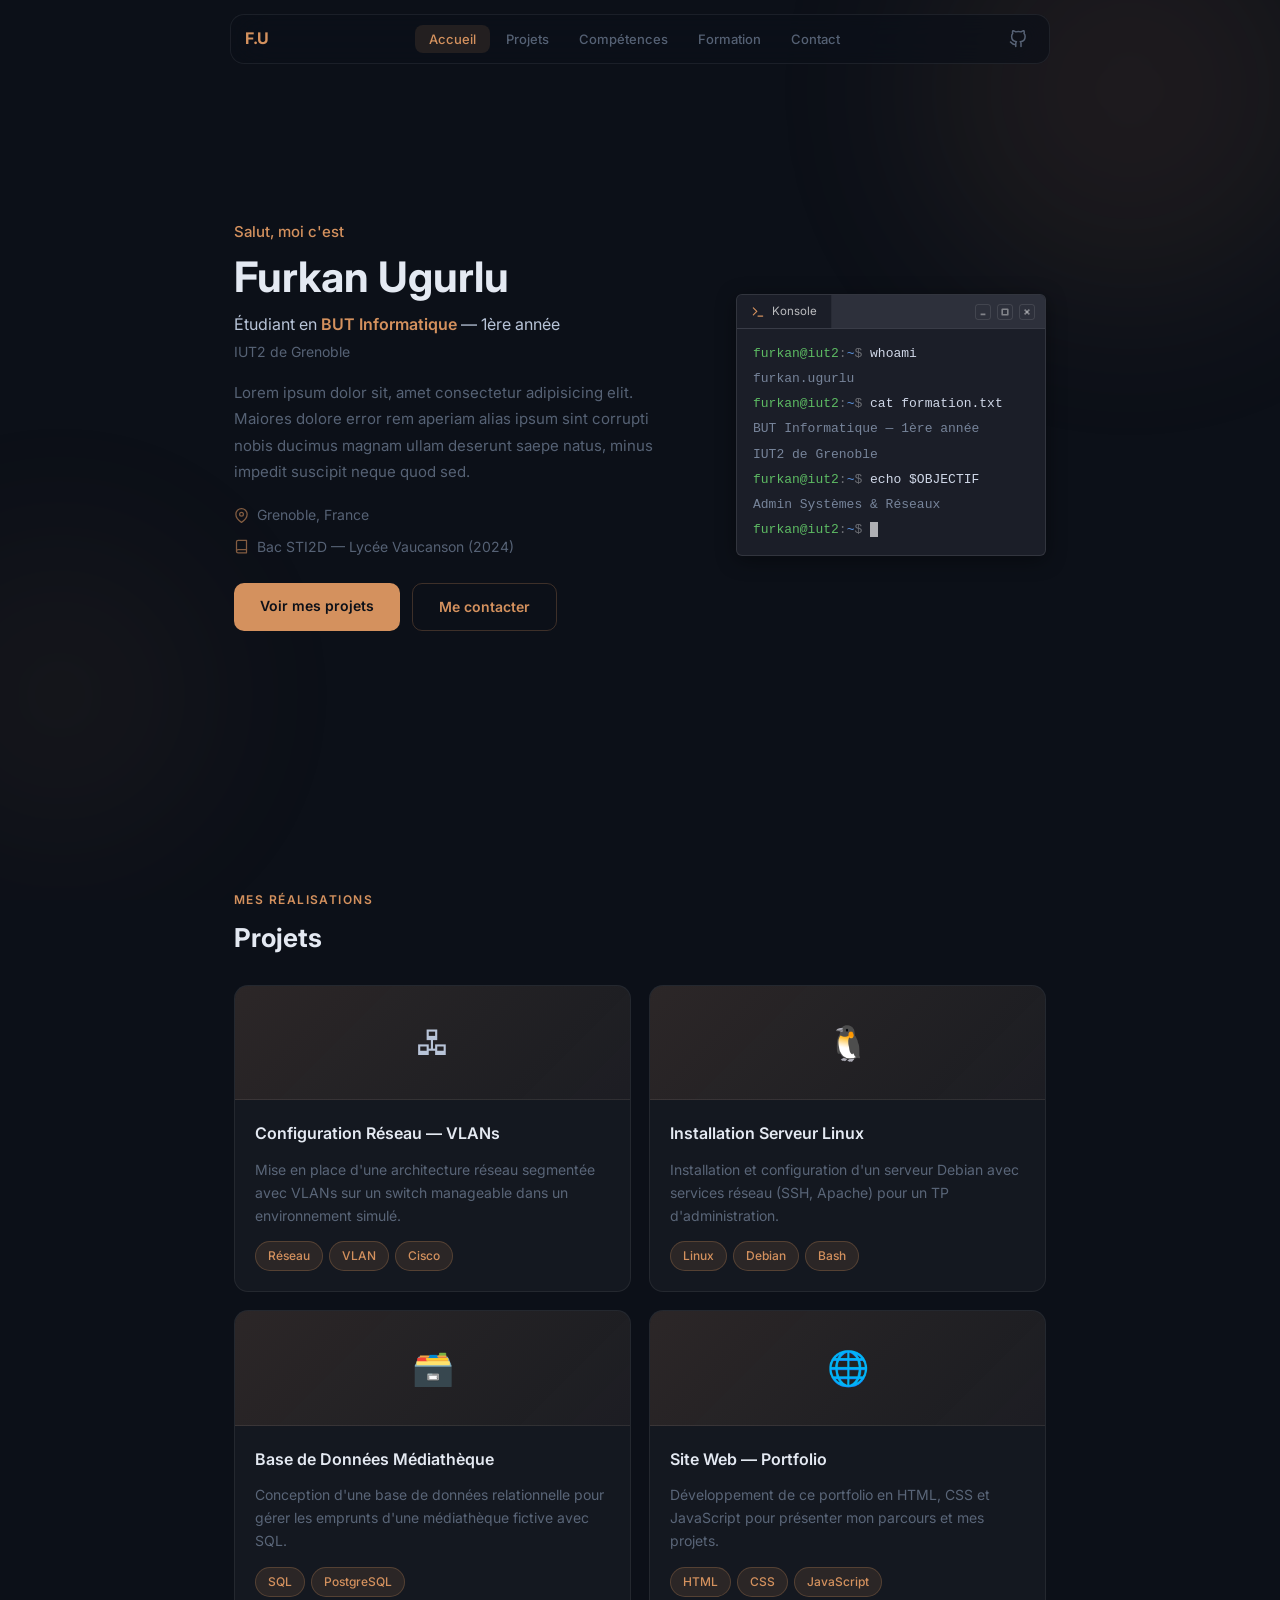
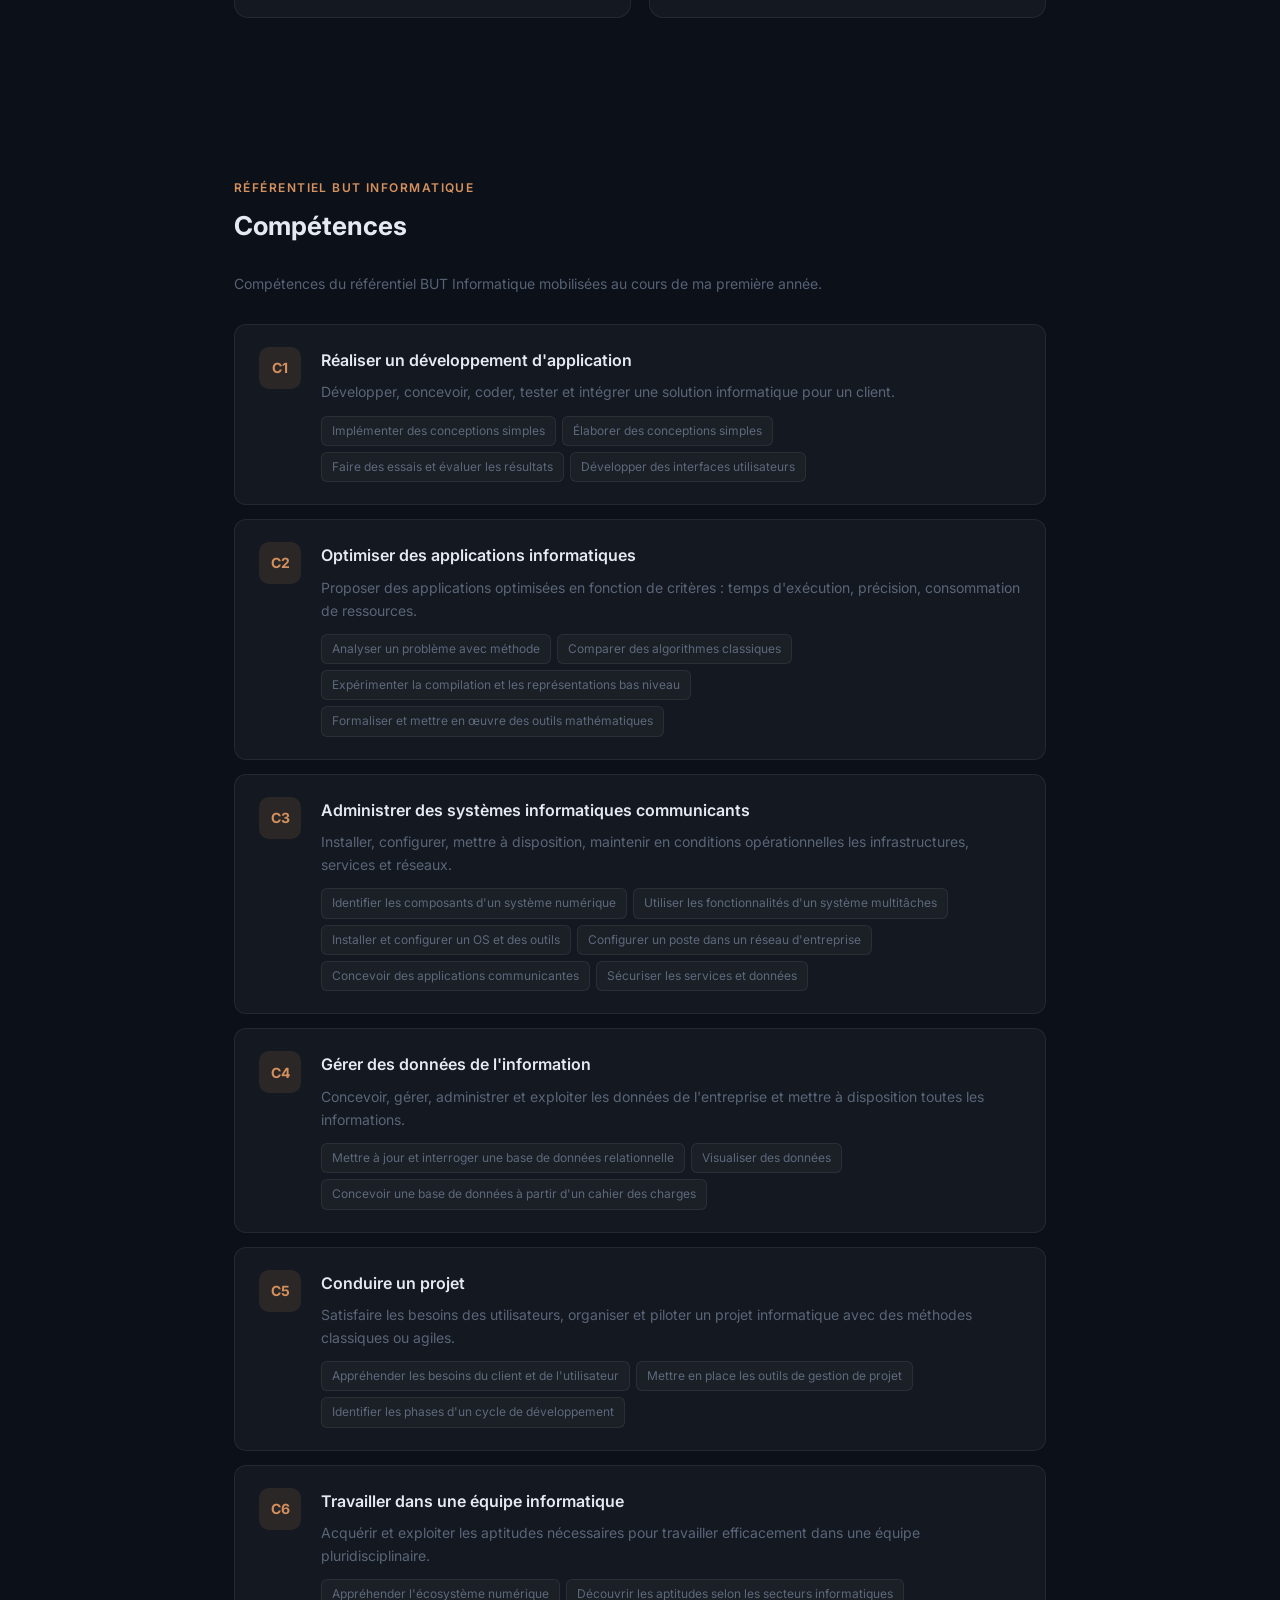
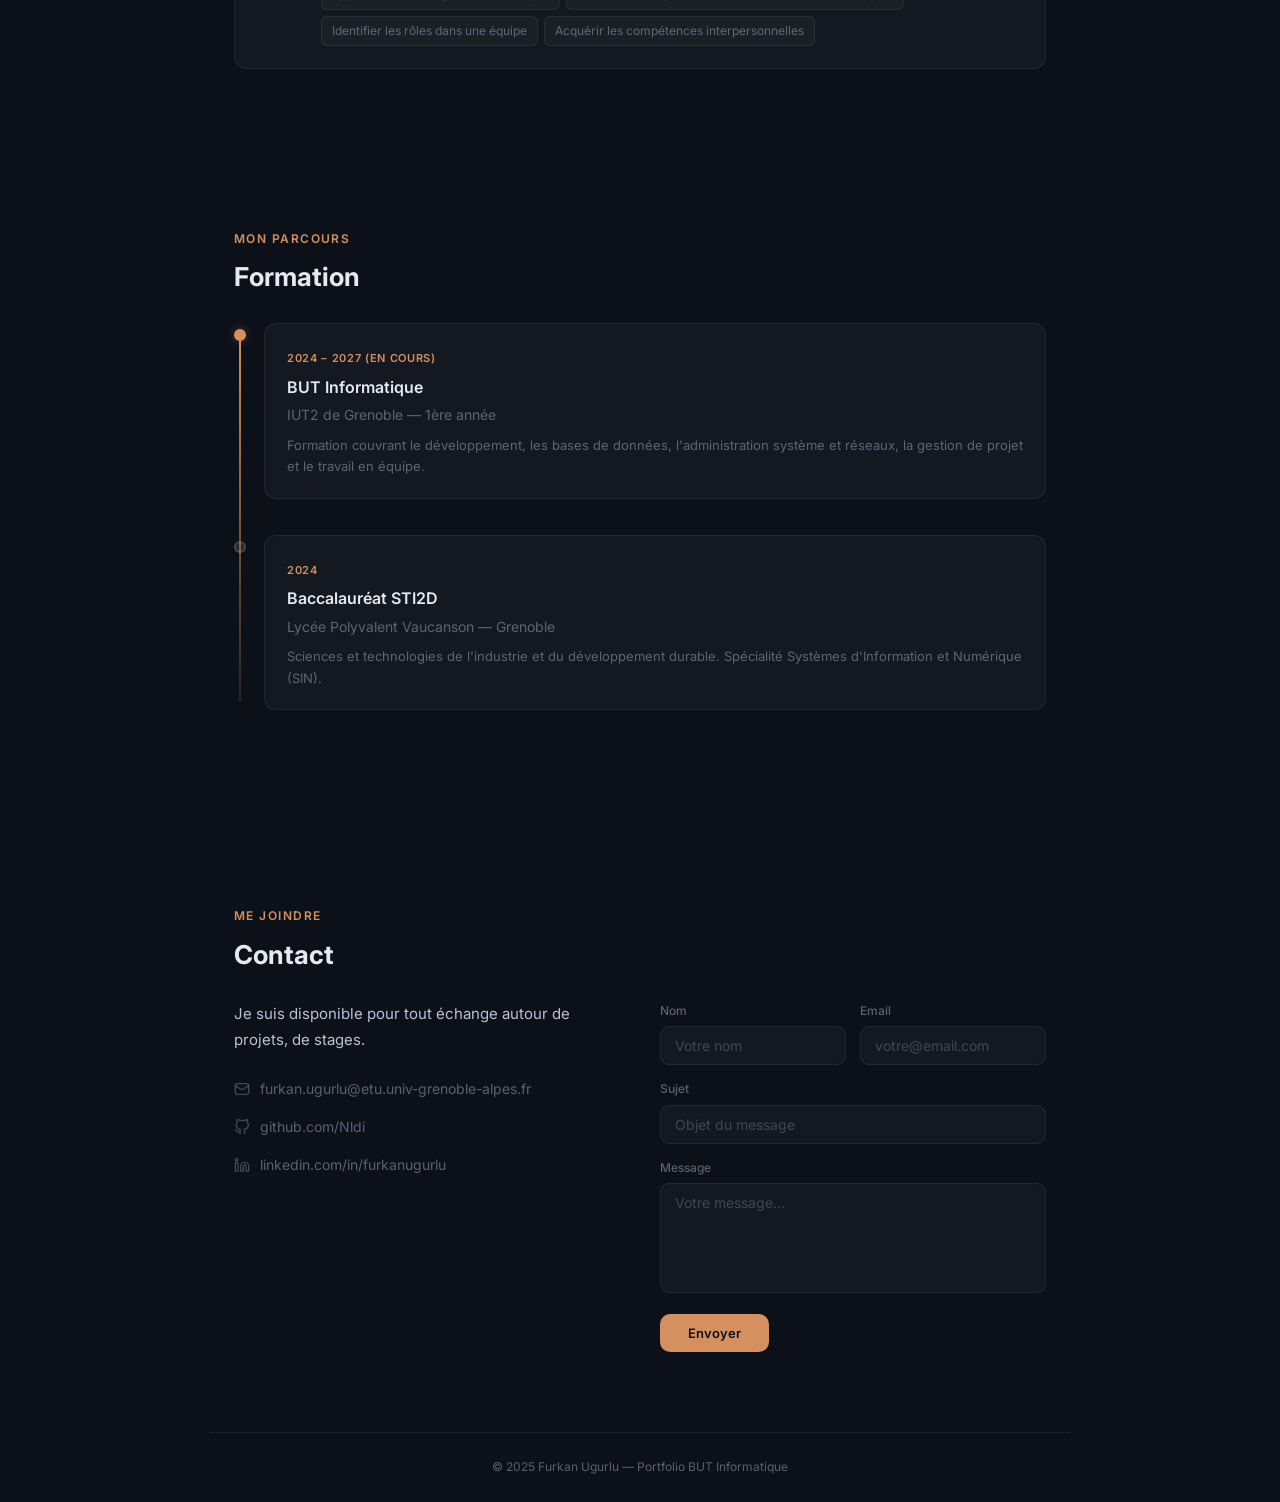
==== commit c1d4e76d: "ajout des liens de contact" ====
--- a/index.html
+++ b/index.html
@@ -26,7 +26,7 @@
       <li><a href="#formation" class="nav-link">Formation</a></li>
       <li><a href="#contact" class="nav-link">Contact</a></li>
     </ul>
-    <a href="https://github.com/furkanugurlu" target="_blank" class="nav-github" title="Mon GitHub">
+    <a href="https://github.com/Nldi" target="_blank" class="nav-github" title="Mon GitHub">
       <svg viewBox="0 0 24 24" fill="none" stroke-width="2" stroke-linecap="round" stroke-linejoin="round">
         <path d="M9 19c-5 1.5-5-2.5-7-3m14 6v-3.87a3.37 3.37 0 00-.94-2.61c3.14-.35 6.44-1.54 6.44-7A5.44 5.44 0 0020 4.77 5.07 5.07 0 0019.91 1S18.73.65 16 2.48a13.38 13.38 0 00-7 0C6.27.65 5.09 1 5.09 1A5.07 5.07 0 005 4.77a5.44 5.44 0 00-1.5 3.78c0 5.42 3.3 6.61 6.44 7A3.37 3.37 0 009 18.13V22"/>
       </svg>
@@ -50,8 +50,8 @@
         <p class="hero-role">Étudiant en <span class="accent">BUT Informatique</span> — 1ère année</p>
         <p class="hero-sous-role">IUT2 de Grenoble</p>
         <p class="hero-bio">
-          Passionné par les réseaux, l'administration système et la sécurité informatique.
-          Je souhaite m'orienter vers le métier d'administrateur systèmes et réseaux.
+          Lorem ipsum dolor sit, amet consectetur adipisicing elit.
+           Maiores dolore error rem aperiam alias ipsum sint corrupti nobis ducimus magnam ullam deserunt saepe natus, minus impedit suscipit neque quod sed.
         </p>
         <div class="hero-infos">
           <span class="hero-info">
@@ -343,17 +343,16 @@
 
         <div class="contact-info">
           <p class="contact-intro">
-            Je suis disponible pour tout échange autour de projets, de stages ou simplement
-            pour discuter informatique. N'hésitez pas à me contacter !
+            Je suis disponible pour tout échange autour de projets, de stages.
           </p>
           <div class="contact-liens">
             <a href="mailto:furkan.ugurlu@etu.univ-grenoble-alpes.fr" class="contact-lien">
               <svg viewBox="0 0 24 24" fill="none" stroke-width="2" stroke-linecap="round" stroke-linejoin="round"><rect x="2" y="4" width="20" height="16" rx="3"/><path d="m22 7-8.97 5.7a1.94 1.94 0 01-2.06 0L2 7"/></svg>
-              furkan.ugurlu [at] etu.univ-grenoble-alpes.fr
+              furkan.ugurlu@etu.univ-grenoble-alpes.fr
             </a>
-            <a href="https://github.com/furkanugurlu" target="_blank" class="contact-lien">
+            <a href="https://github.com/Nldi" target="_blank" class="contact-lien">
               <svg viewBox="0 0 24 24" fill="none" stroke-width="2" stroke-linecap="round" stroke-linejoin="round"><path d="M9 19c-5 1.5-5-2.5-7-3m14 6v-3.87a3.37 3.37 0 00-.94-2.61c3.14-.35 6.44-1.54 6.44-7A5.44 5.44 0 0020 4.77 5.07 5.07 0 0019.91 1S18.73.65 16 2.48a13.38 13.38 0 00-7 0C6.27.65 5.09 1 5.09 1A5.07 5.07 0 005 4.77a5.44 5.44 0 00-1.5 3.78c0 5.42 3.3 6.61 6.44 7A3.37 3.37 0 009 18.13V22"/></svg>
-              github.com/furkanugurlu
+              github.com/Nldi
             </a>
             <a href="#" class="contact-lien">
               <svg viewBox="0 0 24 24" fill="none" stroke-width="2" stroke-linecap="round" stroke-linejoin="round"><path d="M16 8a6 6 0 016 6v7h-4v-7a2 2 0 00-2-2 2 2 0 00-2 2v7h-4v-7a6 6 0 016-6z"/><rect x="2" y="9" width="4" height="12"/><circle cx="4" cy="4" r="2"/></svg>
--- a/style.css
+++ b/style.css
@@ -2,47 +2,39 @@
    VARIABLES & BASE
 ================================ */
 :root {
-  --bg: #0b1120;
-  --bg-card: rgba(255,255,255,0.04);
-  --border: rgba(255,255,255,0.08);
-  --text: #c8d6e5;
-  --text-muted: rgba(180,200,235,0.50);
-  --titre: #e8edf5;
-  --accent: #5de4c7;
-  --accent-dim: rgba(93,228,199,0.15);
-  --accent-border: rgba(93,228,199,0.25);
-}
-
-body.clair {
-  --bg: #f5f7fb;
-  --bg-card: rgba(255,255,255,0.70);
-  --border: rgba(0,0,0,0.08);
-  --text: #3d5070;
-  --text-muted: rgba(60,80,120,0.50);
-  --titre: #0f1c38;
-  --accent: #10b981;
-  --accent-dim: rgba(16,185,129,0.10);
-  --accent-border: rgba(16,185,129,0.25);
+  --bg: #0c1018;
+  --bg-card: rgba(255,255,255,0.035);
+  --border: rgba(255,255,255,0.07);
+  --text: #b8c4d8;
+  --text-muted: rgba(160,180,210,0.50);
+  --titre: #e4e9f2;
+  --accent: #d4915e;
+  --accent-dim: rgba(212,145,94,0.12);
+  --accent-border: rgba(212,145,94,0.25);
 }
 
 *, *::before, *::after {
   margin: 0; padding: 0; box-sizing: border-box;
+}
+
+html {
+  scroll-behavior: smooth;
+  scroll-padding-top: 80px;
 }
 
 body {
   font-family: 'Inter', system-ui, sans-serif;
   background-color: var(--bg);
   color: var(--text);
-  font-size: 14px;
-  line-height: 1.65;
-  transition: background-color 0.4s, color 0.4s;
+  font-size: 15px;
+  line-height: 1.7;
   overflow-x: hidden;
 }
 
 a { text-decoration: none; color: inherit; }
 
 /* ================================
-   FOND ANIME (formes flottantes)
+   FOND ANIME
 ================================ */
 .bg-shapes {
   position: fixed;
@@ -55,44 +47,31 @@
 .shape {
   position: absolute;
   border-radius: 50%;
-  filter: blur(80px);
-  opacity: 0.35;
+  filter: blur(90px);
+  opacity: 0.25;
+  background: rgba(212,145,94,0.35);
 }
 
 .shape-1 {
-  width: 400px; height: 400px;
-  background: rgba(93,228,199,0.3);
-  top: -100px; right: -50px;
-  animation: flotte1 20s ease-in-out infinite;
+  width: 420px; height: 420px;
+  top: -120px; right: -60px;
+  animation: flotte1 22s ease-in-out infinite;
 }
 
 .shape-2 {
-  width: 300px; height: 300px;
-  background: rgba(99,102,241,0.25);
-  bottom: 10%; left: -80px;
-  animation: flotte2 25s ease-in-out infinite;
-}
-
-.shape-3 {
-  width: 200px; height: 200px;
-  background: rgba(244,114,182,0.2);
-  top: 50%; right: 30%;
-  animation: flotte3 18s ease-in-out infinite;
-}
-
-body.clair .shape { opacity: 0.18; }
+  width: 320px; height: 320px;
+  bottom: 5%; left: -100px;
+  opacity: 0.15;
+  animation: flotte2 28s ease-in-out infinite;
+}
 
 @keyframes flotte1 {
   0%, 100% { transform: translate(0, 0); }
-  50% { transform: translate(-60px, 80px); }
+  50% { transform: translate(-50px, 70px); }
 }
 @keyframes flotte2 {
   0%, 100% { transform: translate(0, 0); }
-  50% { transform: translate(50px, -60px); }
-}
-@keyframes flotte3 {
-  0%, 100% { transform: translate(0, 0); }
-  50% { transform: translate(-40px, -50px); }
+  50% { transform: translate(40px, -50px); }
 }
 
 /* ================================
@@ -109,18 +88,11 @@
   display: flex;
   align-items: center;
   padding: 0 14px;
-  background-color: rgba(11, 17, 32, 0.70);
+  background-color: rgba(12, 16, 24, 0.72);
   border: 1px solid var(--border);
   border-radius: 14px;
-  backdrop-filter: blur(20px) saturate(1.4);
-  -webkit-backdrop-filter: blur(20px) saturate(1.4);
-  transition: background-color 0.3s, border-color 0.3s;
-}
-
-body.clair nav {
-  background-color: rgba(255,255,255,0.72);
-  border-color: rgba(0,0,0,0.10);
-  box-shadow: 0 2px 20px rgba(0,0,0,0.06);
+  backdrop-filter: blur(20px) saturate(1.3);
+  -webkit-backdrop-filter: blur(20px) saturate(1.3);
 }
 
 .nav-nom {
@@ -152,7 +124,7 @@
 
 .nav-link:hover {
   color: var(--titre);
-  background-color: rgba(255,255,255,0.07);
+  background-color: rgba(255,255,255,0.06);
 }
 
 .nav-link.active {
@@ -160,56 +132,46 @@
   background-color: var(--accent-dim);
 }
 
-body.clair .nav-link:hover {
-  background-color: rgba(0,0,0,0.05);
-}
-
-.btn-theme {
+.nav-github {
   width: 34px; height: 34px;
   border-radius: 8px;
   display: flex; align-items: center; justify-content: center;
-  background: transparent;
-  border: none;
-  cursor: pointer;
   color: var(--text-muted);
   transition: color 0.15s, background-color 0.15s;
   flex-shrink: 0;
 }
 
-.btn-theme:hover {
+.nav-github:hover {
   color: var(--titre);
-  background-color: rgba(255,255,255,0.07);
-}
-
-.btn-theme svg {
+  background-color: rgba(255,255,255,0.06);
+}
+
+.nav-github svg {
   width: 18px; height: 18px;
   stroke: currentColor;
 }
 
 /* ================================
-   PAGES
-================================ */
-.page {
-  display: none;
+   MAIN & SECTIONS
+================================ */
+main {
   position: relative;
   z-index: 1;
   max-width: 860px;
   margin: 0 auto;
-  padding: 90px 24px 60px;
-  animation: fadeUp 0.4s ease;
-}
-
-.page.active { display: block; }
-
-@keyframes fadeUp {
-  from { opacity: 0; transform: translateY(16px); }
-  to { opacity: 1; transform: translateY(0); }
-}
-
-section { margin-bottom: 60px; }
+  padding: 0 24px;
+}
+
+section {
+  padding: 80px 0;
+}
+
+section:first-child {
+  padding-top: 90px;
+}
 
 .section-label {
-  font-size: 11px;
+  font-size: 12px;
   font-weight: 600;
   color: var(--accent);
   text-transform: uppercase;
@@ -218,26 +180,28 @@
 }
 
 h2 {
-  font-size: 24px;
+  font-size: 26px;
   font-weight: 700;
   color: var(--titre);
-  margin-bottom: 28px;
-}
-
-/* ================================
-   PAGE ACCUEIL — HERO
+  margin-bottom: 24px;
+}
+
+/* ================================
+   HERO
 ================================ */
 .hero {
   display: flex;
   align-items: center;
   gap: 50px;
-  min-height: 70vh;
+  min-height: 90vh;
+  padding-top: 80px !important;
+  padding-bottom: 40px !important;
 }
 
 .hero-texte { flex: 1; }
 
 .hero-salut {
-  font-size: 14px;
+  font-size: 15px;
   color: var(--accent);
   font-weight: 500;
   margin-bottom: 8px;
@@ -252,22 +216,50 @@
 }
 
 .hero-role {
+  font-size: 16px;
+  color: var(--text);
+  margin-bottom: 2px;
+}
+
+.hero-role .accent {
+  color: var(--accent);
+  font-weight: 600;
+}
+
+.hero-sous-role {
+  font-size: 14px;
+  color: var(--text-muted);
+  margin-bottom: 16px;
+}
+
+.hero-bio {
   font-size: 15px;
-  color: var(--text);
+  color: var(--text-muted);
+  max-width: 440px;
   margin-bottom: 18px;
-}
-
-.hero-role .accent {
-  color: var(--accent);
-  font-weight: 600;
-}
-
-.hero-bio {
-  font-size: 14px;
-  color: var(--text-muted);
-  max-width: 420px;
-  margin-bottom: 28px;
-  line-height: 1.7;
+  line-height: 1.75;
+}
+
+.hero-infos {
+  display: flex;
+  flex-direction: column;
+  gap: 8px;
+  margin-bottom: 24px;
+}
+
+.hero-info {
+  display: flex;
+  align-items: center;
+  gap: 8px;
+  font-size: 14px;
+  color: var(--text-muted);
+}
+
+.hero-info svg {
+  width: 15px; height: 15px;
+  stroke: var(--accent);
+  flex-shrink: 0;
+  opacity: 0.6;
 }
 
 .hero-liens {
@@ -276,26 +268,24 @@
 }
 
 .btn-principal {
-  padding: 10px 24px;
+  padding: 11px 26px;
   border-radius: 10px;
-  font-size: 13px;
+  font-size: 14px;
   font-weight: 600;
   background-color: var(--accent);
-  color: #0b1120;
+  color: #0c1018;
   transition: transform 0.2s, box-shadow 0.2s;
 }
 
 .btn-principal:hover {
   transform: translateY(-2px);
-  box-shadow: 0 4px 20px rgba(93,228,199,0.3);
-}
-
-body.clair .btn-principal { color: white; }
+  box-shadow: 0 4px 18px rgba(212,145,94,0.30);
+}
 
 .btn-secondaire {
-  padding: 10px 24px;
+  padding: 11px 26px;
   border-radius: 10px;
-  font-size: 13px;
+  font-size: 14px;
   font-weight: 600;
   border: 1px solid var(--accent-border);
   color: var(--accent);
@@ -306,99 +296,104 @@
   background-color: var(--accent-dim);
 }
 
-/* Hero — bloc de code */
+/* Terminal — style KDE Konsole */
 .hero-visuel { flex-shrink: 0; }
 
 .hero-card {
-  background-color: rgba(11,17,32,0.6);
-  border: 1px solid var(--border);
-  border-radius: 14px;
-  padding: 24px 28px;
-  backdrop-filter: blur(12px);
-  position: relative;
+  border: 1px solid rgba(255,255,255,0.10);
+  border-radius: 6px;
   overflow: hidden;
-}
-
-body.clair .hero-card {
-  background-color: rgba(15,28,56,0.85);
-}
-
-.hero-card::before {
-  content: '';
-  position: absolute;
-  top: 0; left: 0; right: 0;
-  height: 3px;
-  background: linear-gradient(90deg, var(--accent), #818cf8, #f472b6);
-  border-radius: 14px 14px 0 0;
-}
-
-.code-bloc {
+  width: 310px;
+  background-color: #1b1e28;
+  box-shadow: 0 4px 20px rgba(0,0,0,0.4);
+}
+
+.terminal-header {
+  display: flex;
+  align-items: center;
+  padding: 0;
+  background-color: #2d303b;
+  border-bottom: 1px solid rgba(255,255,255,0.06);
+  height: 34px;
+}
+
+/* Onglet Konsole */
+.terminal-tab {
+  display: flex;
+  align-items: center;
+  gap: 7px;
+  padding: 0 14px;
+  height: 100%;
+  background-color: #1b1e28;
+  border-right: 1px solid rgba(255,255,255,0.06);
+  font-size: 11.5px;
+  font-family: 'Inter', sans-serif;
+  color: rgba(255,255,255,0.70);
+}
+
+.terminal-tab-icon {
+  width: 14px; height: 14px;
+  stroke: var(--accent);
+  fill: none;
+  stroke-width: 2;
+  stroke-linecap: round;
+  stroke-linejoin: round;
+}
+
+/* Boutons fenêtre KDE (droite) */
+.terminal-window-btns {
+  display: flex;
+  align-items: center;
+  gap: 6px;
+  margin-left: auto;
+  padding-right: 10px;
+}
+
+.terminal-window-btn {
+  width: 16px; height: 16px;
+  border-radius: 3px;
+  border: 1px solid rgba(255,255,255,0.10);
+  background-color: transparent;
+  display: flex; align-items: center; justify-content: center;
+}
+
+.terminal-window-btn svg {
+  width: 8px; height: 8px;
+  stroke: rgba(255,255,255,0.40);
+  fill: none;
+  stroke-width: 2;
+}
+
+.terminal-body {
+  padding: 14px 16px;
   display: flex;
   flex-direction: column;
-  gap: 4px;
-  font-family: 'Courier New', monospace;
+  gap: 3px;
+  font-family: 'Courier New', Consolas, monospace;
   font-size: 13px;
 }
 
-.code-ligne { color: #c8d6e5; }
-.code-ligne.indent { padding-left: 20px; }
-.code-mot { color: #c792ea; }
-.code-cle { color: #82aaff; }
-.code-str { color: #5de4c7; }
-.code-num { color: #f78c6c; }
-.code-bool { color: #f78c6c; }
-
-/* Infos rapides */
-.infos-rapides {
-  display: grid;
-  grid-template-columns: repeat(3, 1fr);
-  gap: 16px;
-}
-
-.info-card {
-  background-color: var(--bg-card);
-  border: 1px solid var(--border);
-  border-radius: 12px;
-  padding: 22px 20px;
-  text-align: center;
-  transition: transform 0.2s, border-color 0.2s;
-}
-
-.info-card:hover {
-  transform: translateY(-3px);
-  border-color: var(--accent-border);
-}
-
-.info-icone {
-  width: 40px; height: 40px;
-  margin: 0 auto 12px;
-  border-radius: 10px;
-  background-color: var(--accent-dim);
-  display: flex; align-items: center; justify-content: center;
-}
-
-.info-icone svg {
-  width: 20px; height: 20px;
-  stroke: var(--accent);
-}
-
-.info-label {
-  font-size: 11px;
-  font-weight: 600;
-  color: var(--text-muted);
-  text-transform: uppercase;
-  letter-spacing: 0.08em;
-  margin-bottom: 4px;
-}
-
-.info-valeur {
-  font-size: 13px;
-  font-weight: 600;
-  color: var(--titre);
-}
-
-/* ================================
-   PAGE PROJETS
+.term-ligne { color: #d0d8e8; }
+.term-prompt { color: #5dbb63; font-weight: 700; margin-right: 8px; }
+.term-user { color: #5dbb63; }
+.term-path { color: #5c95e0; }
+.term-sep { color: rgba(255,255,255,0.35); }
+.term-output { color: rgba(180,200,230,0.60); padding-left: 0; }
+
+.term-curseur {
+  display: inline-block;
+  width: 8px; height: 15px;
+  background-color: rgba(255,255,255,0.65);
+  animation: blink 1s step-end infinite;
+  vertical-align: middle;
+}
+
+@keyframes blink {
+  50% { opacity: 0; }
+}
+
+/* ================================
+   PROJETS
 ================================ */
 .grille-projets {
   display: grid;
@@ -418,16 +413,16 @@
 }
 
 .projet-card:hover {
-  transform: translateY(-5px);
+  transform: translateY(-4px);
   border-color: var(--accent-border);
-  box-shadow: 0 8px 30px rgba(93,228,199,0.08);
+  box-shadow: 0 6px 24px rgba(212,145,94,0.06);
 }
 
 .projet-icone {
-  padding: 30px;
-  font-size: 36px;
+  padding: 28px;
+  font-size: 34px;
   text-align: center;
-  background: linear-gradient(135deg, var(--accent-dim), rgba(99,102,241,0.08));
+  background: linear-gradient(135deg, var(--accent-dim), rgba(212,145,94,0.04));
   border-bottom: 1px solid var(--border);
 }
 
@@ -440,16 +435,16 @@
 }
 
 .projet-nom {
-  font-size: 15px;
+  font-size: 16px;
   font-weight: 600;
   color: var(--titre);
   margin: 0;
 }
 
 .projet-desc {
-  font-size: 13px;
-  color: var(--text-muted);
-  line-height: 1.6;
+  font-size: 14px;
+  color: var(--text-muted);
+  line-height: 1.65;
   flex: 1;
 }
 
@@ -464,46 +459,74 @@
   background-color: var(--accent-dim);
   border: 1px solid var(--accent-border);
   border-radius: 20px;
-  padding: 3px 12px;
-  font-size: 11px;
+  padding: 4px 12px;
+  font-size: 12px;
   font-weight: 500;
   color: var(--accent);
 }
 
 /* ================================
-   PAGE DETAIL PROJET
-================================ */
-.btn-retour {
-  display: inline-flex;
+   MODALE DETAIL PROJET
+================================ */
+.modale-overlay {
+  display: none;
+  position: fixed;
+  top: 0; left: 0; right: 0; bottom: 0;
+  z-index: 300;
+  background-color: rgba(0,0,0,0.65);
+  backdrop-filter: blur(6px);
+  -webkit-backdrop-filter: blur(6px);
+  justify-content: center;
+  align-items: flex-start;
+  padding: 60px 24px;
+  overflow-y: auto;
+}
+
+.modale-overlay.visible {
+  display: flex;
+}
+
+.modale {
+  background-color: #111827;
+  border: 1px solid var(--border);
+  border-radius: 16px;
+  padding: 32px;
+  max-width: 820px;
+  width: 100%;
+  position: relative;
+  animation: modaleIn 0.25s ease;
+}
+
+@keyframes modaleIn {
+  from { opacity: 0; transform: translateY(20px) scale(0.97); }
+  to { opacity: 1; transform: translateY(0) scale(1); }
+}
+
+.modale-fermer {
+  position: absolute;
+  top: 16px; right: 20px;
+  background: none;
+  border: none;
+  font-size: 28px;
+  color: var(--text-muted);
+  cursor: pointer;
+  line-height: 1;
+  transition: color 0.15s;
+}
+
+.modale-fermer:hover { color: var(--titre); }
+
+.detail-header {
+  display: flex;
   align-items: center;
-  gap: 8px;
-  font-size: 13px;
-  font-weight: 500;
-  color: var(--accent);
-  border: 1px solid var(--accent-border);
-  border-radius: 9px;
-  padding: 8px 16px;
-  cursor: pointer;
-  background: none;
-  font-family: 'Inter', sans-serif;
-  transition: background-color 0.15s;
-  margin-bottom: 30px;
-}
-
-.btn-retour:hover { background-color: var(--accent-dim); }
-.btn-retour svg { width: 14px; height: 14px; stroke: currentColor; }
-
-.detail-header {
-  display: flex;
-  align-items: center;
-  gap: 20px;
-  margin-bottom: 32px;
-}
-
-.detail-emoji { font-size: 44px; }
-
-.detail-header h1 {
-  font-size: 24px;
+  gap: 18px;
+  margin-bottom: 28px;
+}
+
+.detail-emoji { font-size: 40px; }
+
+.detail-header h2 {
+  font-size: 22px;
   font-weight: 700;
   color: var(--titre);
   margin-bottom: 4px;
@@ -517,45 +540,45 @@
 .detail-grille {
   display: grid;
   grid-template-columns: 1fr 1fr;
-  gap: 16px;
-  margin-bottom: 16px;
+  gap: 14px;
+  margin-bottom: 14px;
 }
 
 .detail-grille.full { grid-template-columns: 1fr; }
 
 .detail-bloc {
-  background-color: var(--bg-card);
+  background-color: rgba(255,255,255,0.03);
   border: 1px solid var(--border);
-  border-radius: 12px;
-  padding: 22px;
+  border-radius: 10px;
+  padding: 20px;
 }
 
 .detail-bloc h3 {
-  font-size: 12px;
+  font-size: 11px;
   font-weight: 600;
   color: var(--accent);
   text-transform: uppercase;
   letter-spacing: 0.08em;
-  margin-bottom: 12px;
+  margin-bottom: 10px;
 }
 
 .detail-bloc p {
-  font-size: 13px;
+  font-size: 14px;
   color: var(--text);
   line-height: 1.7;
 }
 
 .detail-bloc ul {
-  padding-left: 18px;
+  padding-left: 16px;
   display: flex;
   flex-direction: column;
-  gap: 6px;
+  gap: 5px;
 }
 
 .detail-bloc li {
-  font-size: 13px;
+  font-size: 14px;
   color: var(--text);
-  line-height: 1.6;
+  line-height: 1.65;
 }
 
 .detail-badges {
@@ -568,79 +591,86 @@
   background-color: var(--accent-dim);
   border: 1px solid var(--accent-border);
   border-radius: 20px;
-  padding: 5px 14px;
+  padding: 4px 14px;
   font-size: 12px;
   font-weight: 500;
   color: var(--accent);
 }
 
 /* ================================
-   PAGE COMPETENCES
-================================ */
-.competences-container {
-  display: grid;
-  grid-template-columns: 1fr 1fr;
-  gap: 40px;
-}
-
-.comp-titre {
-  font-size: 15px;
+   COMPETENCES
+================================ */
+.comp-intro {
+  font-size: 14px;
+  color: var(--text-muted);
+  margin-bottom: 28px;
+  max-width: 620px;
+  line-height: 1.7;
+}
+
+.comp-liste {
+  display: flex;
+  flex-direction: column;
+  gap: 14px;
+}
+
+.comp-card {
+  display: flex;
+  gap: 20px;
+  align-items: flex-start;
+  background-color: var(--bg-card);
+  border: 1px solid var(--border);
+  border-radius: 12px;
+  padding: 22px 24px;
+  transition: border-color 0.2s;
+}
+
+.comp-card:hover { border-color: var(--accent-border); }
+
+.comp-numero {
+  width: 42px; height: 42px;
+  border-radius: 10px;
+  background-color: var(--accent-dim);
+  display: flex; align-items: center; justify-content: center;
+  font-size: 14px;
+  font-weight: 700;
+  color: var(--accent);
+  flex-shrink: 0;
+}
+
+.comp-contenu { flex: 1; }
+
+.comp-contenu h3 {
+  font-size: 16px;
   font-weight: 600;
   color: var(--titre);
-  margin-bottom: 18px;
-  padding-bottom: 10px;
-  border-bottom: 1px solid var(--border);
-}
-
-.comp-item {
-  display: flex;
-  justify-content: space-between;
-  align-items: center;
-  padding: 10px 0;
-  border-bottom: 1px solid rgba(255,255,255,0.03);
-}
-
-body.clair .comp-item {
-  border-bottom-color: rgba(0,0,0,0.04);
-}
-
-.comp-nom {
-  font-size: 13px;
-  font-weight: 500;
-  color: var(--text);
-}
-
-.comp-dots {
-  display: flex;
-  gap: 5px;
-}
-
-.dot {
-  width: 10px;
-  height: 10px;
-  border-radius: 50%;
-  background-color: rgba(255,255,255,0.08);
-  border: 1px solid rgba(255,255,255,0.10);
-  transition: background-color 0.3s;
-}
-
-body.clair .dot {
-  background-color: rgba(0,0,0,0.06);
-  border-color: rgba(0,0,0,0.10);
-}
-
-.dot.plein {
-  background-color: var(--accent);
-  border-color: transparent;
-  box-shadow: 0 0 6px rgba(93,228,199,0.3);
-}
-
-body.clair .dot.plein {
-  box-shadow: 0 0 6px rgba(16,185,129,0.3);
-}
-
-/* ================================
-   PAGE FORMATION — TIMELINE
+  margin-bottom: 6px;
+}
+
+.comp-contenu > p {
+  font-size: 14px;
+  color: var(--text-muted);
+  line-height: 1.65;
+  margin-bottom: 12px;
+}
+
+.comp-ac {
+  display: flex;
+  flex-wrap: wrap;
+  gap: 6px;
+}
+
+.ac-tag {
+  background-color: rgba(255,255,255,0.03);
+  border: 1px solid var(--border);
+  border-radius: 6px;
+  padding: 4px 10px;
+  font-size: 12px;
+  color: var(--text-muted);
+}
+
+/* ================================
+   FORMATION — TIMELINE
 ================================ */
 .timeline {
   position: relative;
@@ -654,7 +684,7 @@
   top: 8px;
   bottom: 8px;
   width: 2px;
-  background: linear-gradient(to bottom, var(--accent), var(--accent-dim));
+  background: linear-gradient(to bottom, var(--accent), rgba(212,145,94,0.15));
   border-radius: 2px;
 }
 
@@ -670,14 +700,14 @@
   width: 12px;
   height: 12px;
   border-radius: 50%;
-  background-color: rgba(255,255,255,0.12);
+  background-color: rgba(255,255,255,0.10);
   border: 2px solid var(--accent-border);
 }
 
 .timeline-item.actuel .timeline-marqueur {
   background-color: var(--accent);
   border-color: var(--accent);
-  box-shadow: 0 0 12px rgba(93,228,199,0.4);
+  box-shadow: 0 0 10px rgba(212,145,94,0.35);
 }
 
 .timeline-contenu {
@@ -688,9 +718,7 @@
   transition: border-color 0.2s;
 }
 
-.timeline-contenu:hover {
-  border-color: var(--accent-border);
-}
+.timeline-contenu:hover { border-color: var(--accent-border); }
 
 .timeline-date {
   font-size: 11px;
@@ -701,19 +729,25 @@
 }
 
 .timeline-contenu h3 {
-  font-size: 15px;
+  font-size: 16px;
   font-weight: 600;
   color: var(--titre);
   margin: 4px 0 2px;
 }
 
 .timeline-contenu p {
-  font-size: 13px;
-  color: var(--text-muted);
-}
-
-/* ================================
-   PAGE CONTACT
+  font-size: 14px;
+  color: var(--text-muted);
+}
+
+.timeline-detail {
+  margin-top: 8px;
+  font-size: 13px !important;
+  line-height: 1.65;
+}
+
+/* ================================
+   CONTACT
 ================================ */
 .contact-layout {
   display: grid;
@@ -723,9 +757,9 @@
 }
 
 .contact-intro {
-  font-size: 14px;
+  font-size: 15px;
   color: var(--text);
-  line-height: 1.7;
+  line-height: 1.75;
   margin-bottom: 24px;
 }
 
@@ -739,7 +773,7 @@
   display: flex;
   align-items: center;
   gap: 10px;
-  font-size: 13px;
+  font-size: 14px;
   color: var(--text-muted);
   transition: color 0.15s;
 }
@@ -780,7 +814,7 @@
   border-radius: 9px;
   padding: 10px 14px;
   font-family: 'Inter', sans-serif;
-  font-size: 13px;
+  font-size: 14px;
   color: var(--titre);
   outline: none;
   transition: border-color 0.2s;
@@ -806,7 +840,7 @@
   font-size: 13px;
   font-weight: 600;
   background-color: var(--accent);
-  color: #0b1120;
+  color: #0c1018;
   border: none;
   cursor: pointer;
   font-family: 'Inter', sans-serif;
@@ -816,20 +850,22 @@
 
 .btn-envoyer:hover {
   transform: translateY(-2px);
-  box-shadow: 0 4px 16px rgba(93,228,199,0.3);
-}
-
-body.clair .btn-envoyer { color: white; }
+  box-shadow: 0 4px 16px rgba(212,145,94,0.30);
+}
 
 /* ================================
    FOOTER
 ================================ */
 footer {
+  position: relative;
+  z-index: 1;
   text-align: center;
   padding: 24px;
   font-size: 12px;
   color: var(--text-muted);
   border-top: 1px solid var(--border);
+  max-width: 860px;
+  margin: 0 auto;
 }
 
 /* ================================
@@ -837,7 +873,34 @@
 ================================ */
 ::-webkit-scrollbar { width: 5px; }
 ::-webkit-scrollbar-track { background: transparent; }
-::-webkit-scrollbar-thumb { background: rgba(255,255,255,0.08); border-radius: 10px; }
+::-webkit-scrollbar-thumb { background: rgba(255,255,255,0.07); border-radius: 10px; }
+
+/* ================================
+   MENU BURGER (mobile)
+================================ */
+.nav-burger {
+  display: none;
+  width: 34px; height: 34px;
+  border-radius: 8px;
+  background: transparent;
+  border: none;
+  cursor: pointer;
+  color: var(--text-muted);
+  align-items: center;
+  justify-content: center;
+  flex-shrink: 0;
+  transition: color 0.15s, background-color 0.15s;
+}
+
+.nav-burger:hover {
+  color: var(--titre);
+  background-color: rgba(255,255,255,0.06);
+}
+
+.nav-burger svg {
+  width: 20px; height: 20px;
+  stroke: currentColor;
+}
 
 /* ================================
    RESPONSIVE
@@ -847,23 +910,54 @@
     flex-direction: column;
     gap: 30px;
     min-height: auto;
-    padding-top: 30px;
   }
 
-  .hero-nom { font-size: 30px; }
+  .hero-nom { font-size: 28px; }
 
   .hero-visuel { width: 100%; }
-
-  .infos-rapides,
+  .hero-card { width: 100%; }
+
   .grille-projets,
   .detail-grille,
-  .competences-container,
   .contact-layout,
   .form-row {
     grid-template-columns: 1fr;
   }
 
-  .nav-liens { display: none; }
-
-  nav { justify-content: space-between; }
-}
+  .comp-card { flex-direction: column; gap: 12px; }
+
+  .modale { padding: 24px 18px; }
+
+  /* Navbar mobile */
+  .nav-burger { display: flex; }
+
+  nav {
+    flex-wrap: wrap;
+    height: auto;
+    min-height: 50px;
+    padding: 8px 14px;
+    align-content: flex-start;
+  }
+
+  .nav-liens {
+    display: none;
+    flex-direction: column;
+    width: 100%;
+    gap: 2px;
+    padding-top: 8px;
+    order: 10;
+  }
+
+  .nav-liens.open {
+    display: flex;
+  }
+
+  .nav-link {
+    padding: 10px 14px;
+    border-radius: 8px;
+    width: 100%;
+    text-align: left;
+  }
+
+  .nav-nom { flex: 1; }
+}
